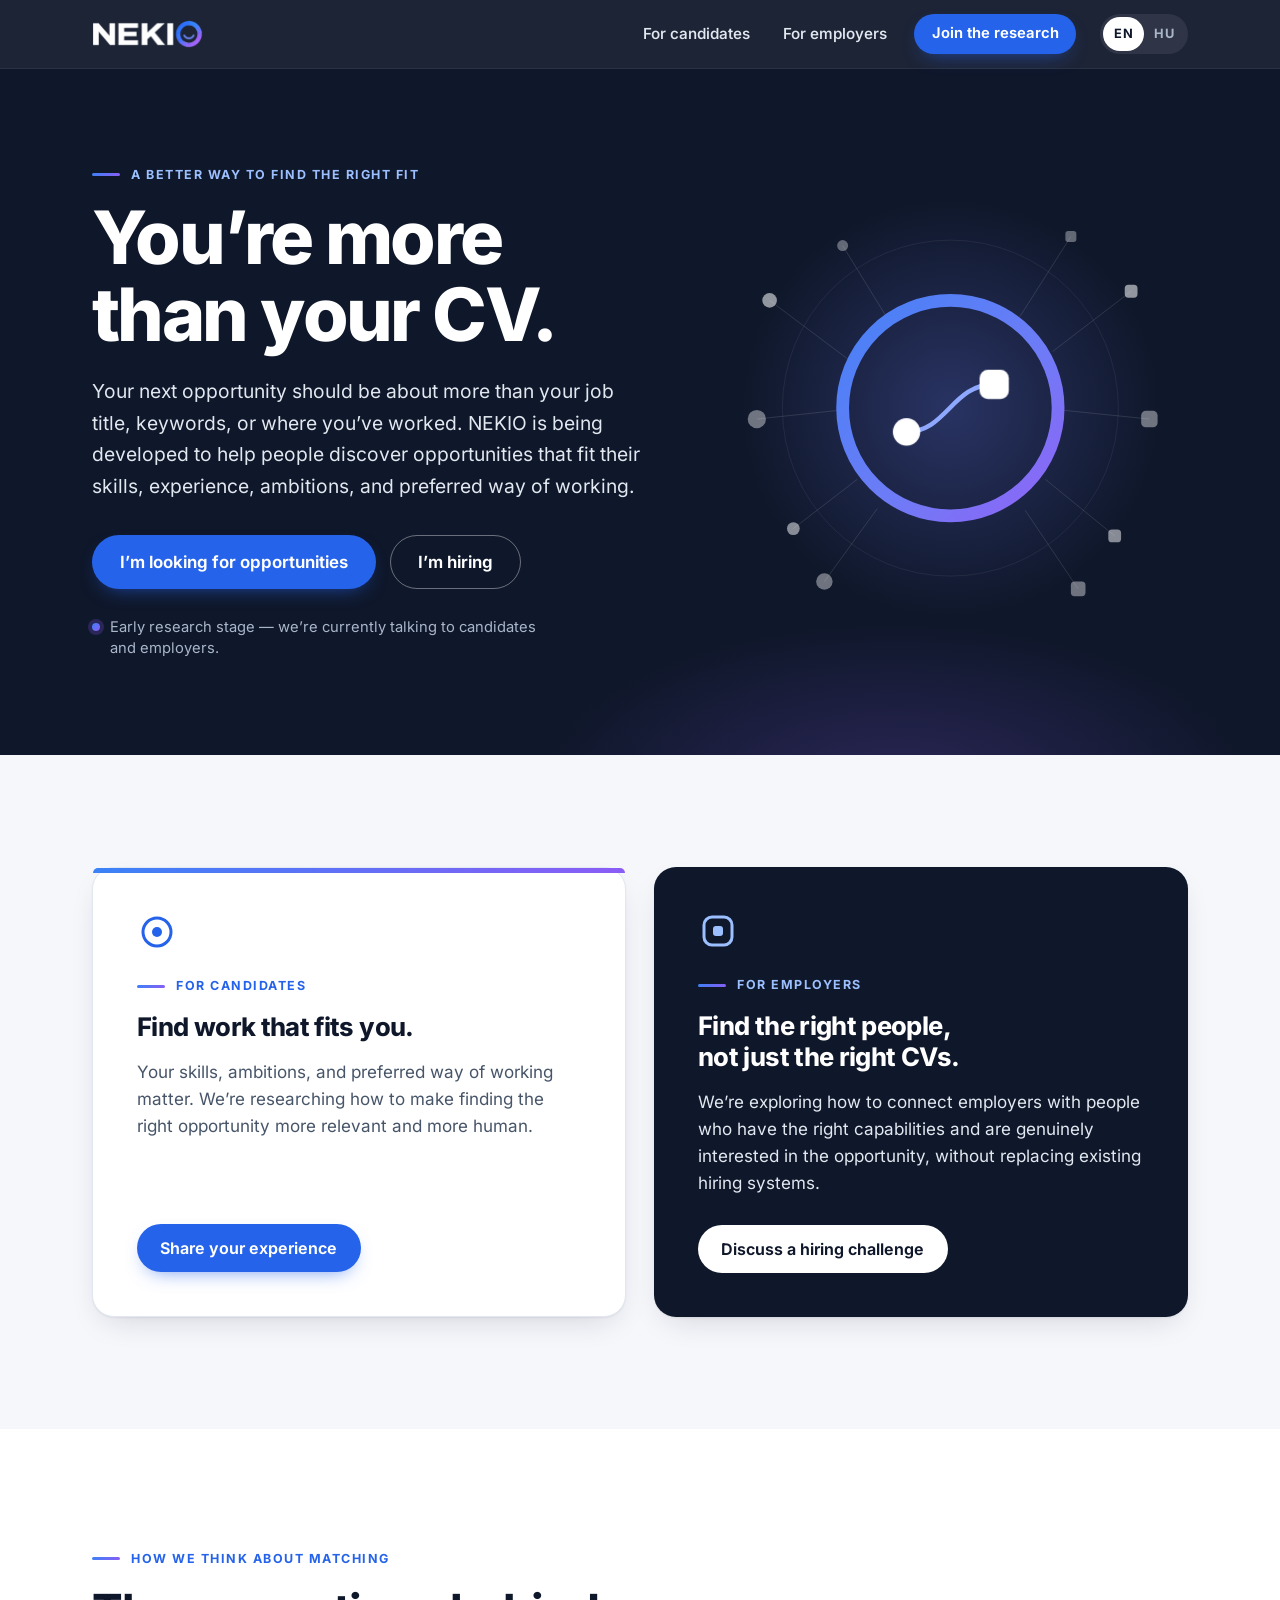
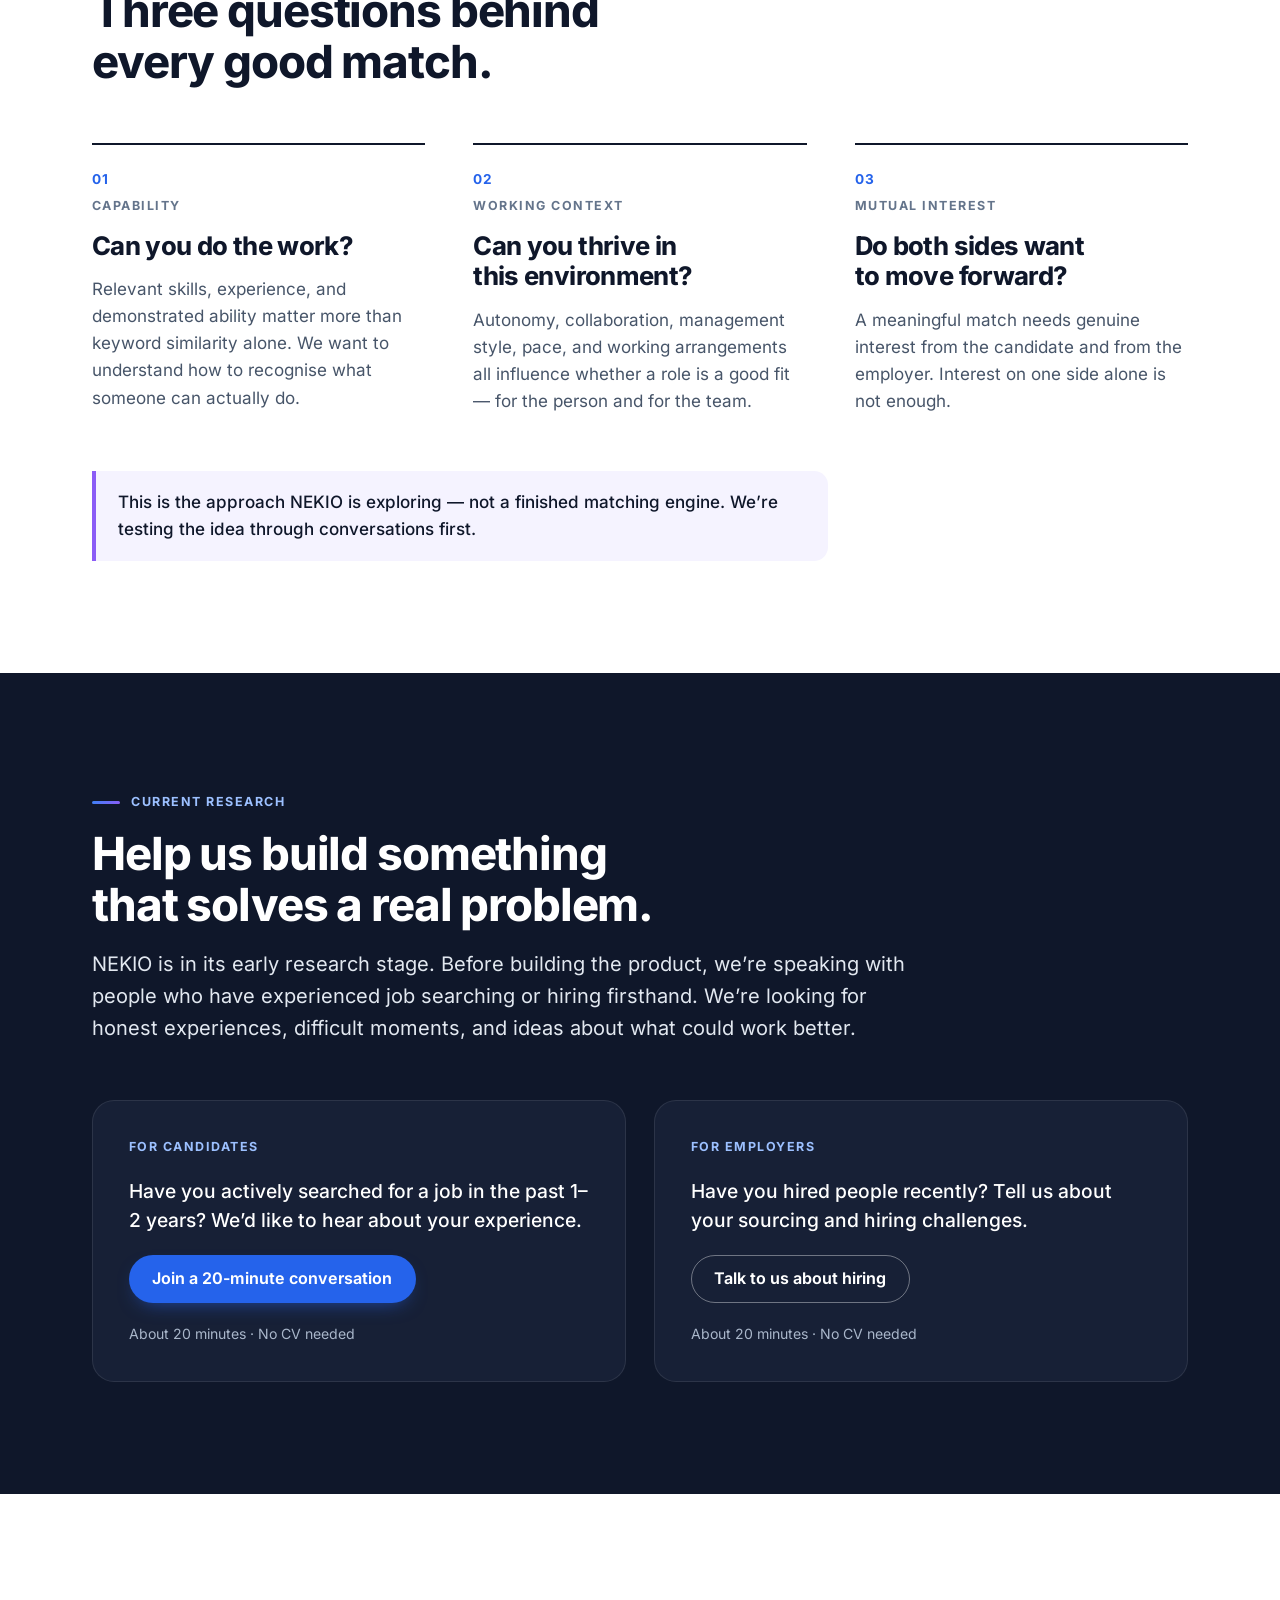
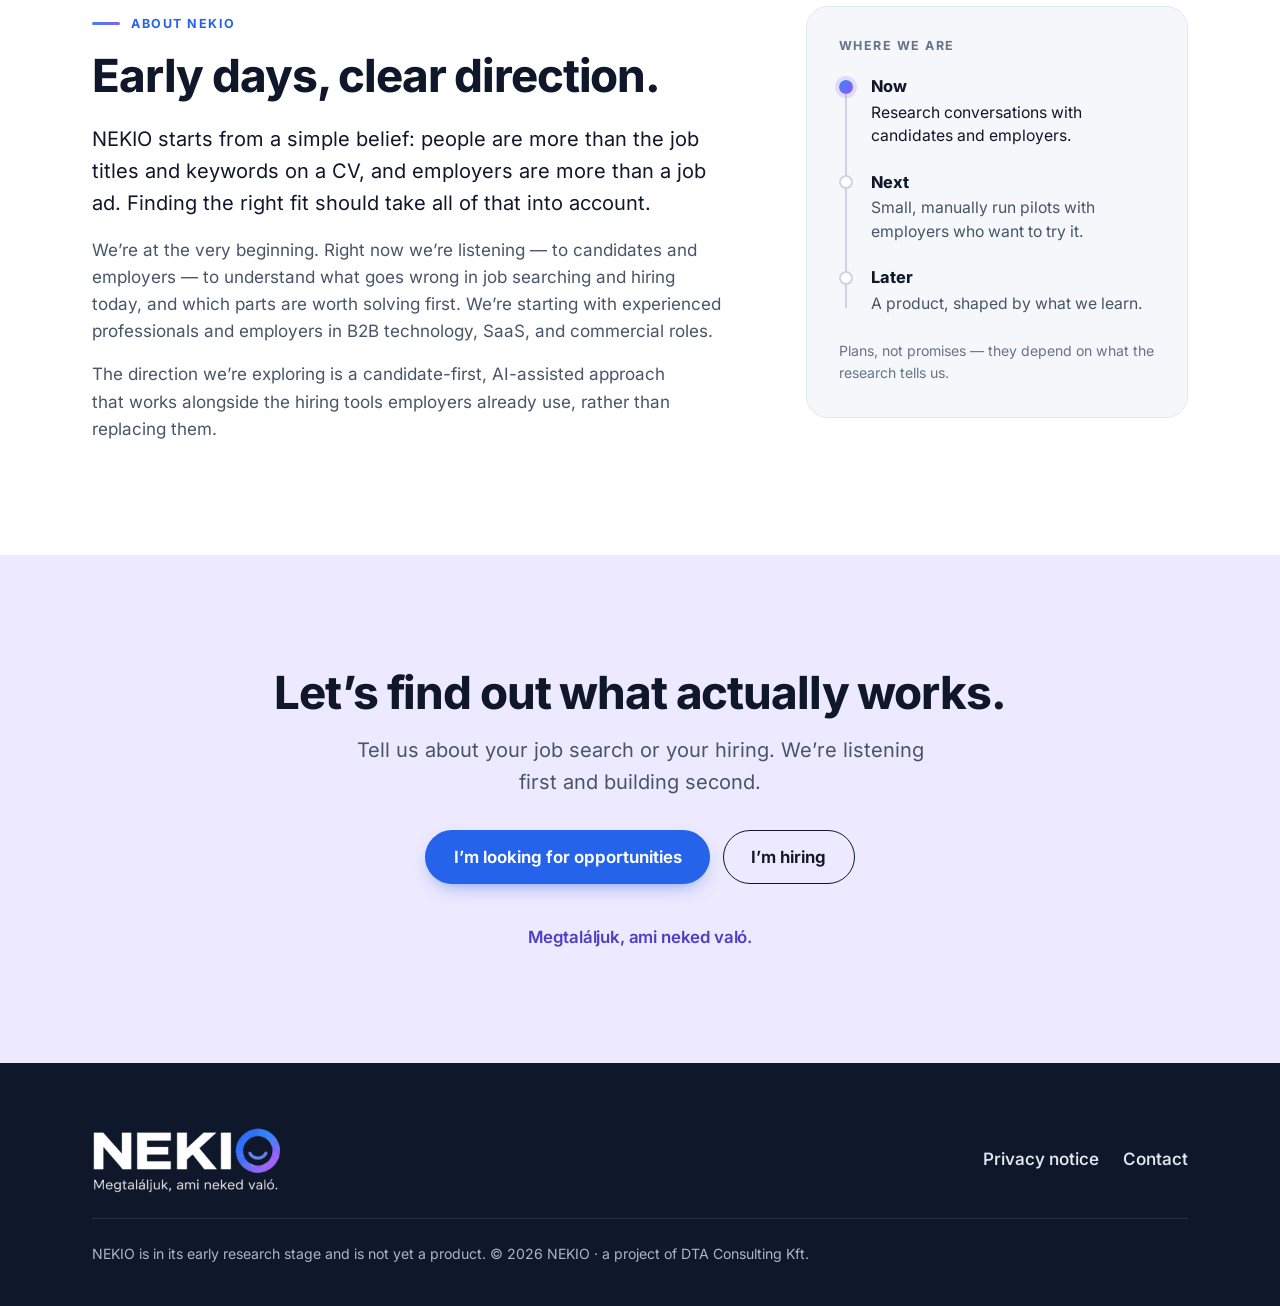
==== index.html @ fcac4deb "Add files via upload" ====
<!doctype html>
<html lang="en">
<head>
  <meta charset="utf-8">
  <meta name="viewport" content="width=device-width, initial-scale=1, viewport-fit=cover">
  <title>NEKIO — You’re More Than Your CV</title>
  <meta name="description" content="NEKIO is a candidate-first talent-matching project in its early research stage. Share your job-search experience or talk to us about hiring.">
  <meta name="theme-color" content="#0F172A">
  <meta name="referrer" content="strict-origin-when-cross-origin">
  <link rel="canonical" href="https://nekio.app/">

  <!-- Open Graph / LinkedIn / social. Crawlers do not run JavaScript, so these stay in English;
       the preview image carries both the English headline and the Hungarian tagline. -->
  <meta property="og:type" content="website">
  <meta property="og:site_name" content="NEKIO">
  <meta property="og:url" content="https://nekio.app/">
  <meta property="og:title" content="NEKIO — You’re More Than Your CV">
  <meta property="og:description" content="NEKIO is a candidate-first talent-matching project in its early research stage. Share your job-search experience or talk to us about hiring.">
  <meta property="og:image" content="https://nekio.app/assets/img/og-image.png">
  <meta property="og:image:width" content="1200">
  <meta property="og:image:height" content="630">
  <meta property="og:image:alt" content="NEKIO — You’re more than your CV. Több vagy, mint az önéletrajzod.">
  <meta property="og:locale" content="en_US">
  <meta property="og:locale:alternate" content="hu_HU">
  <meta name="twitter:card" content="summary_large_image">
  <meta name="twitter:title" content="NEKIO — You’re More Than Your CV">
  <meta name="twitter:description" content="NEKIO is a candidate-first talent-matching project in its early research stage. Share your job-search experience or talk to us about hiring.">
  <meta name="twitter:image" content="https://nekio.app/assets/img/og-image.png">

  <link rel="icon" href="favicon.ico" sizes="any">
  <link rel="icon" type="image/svg+xml" href="assets/img/icon.svg">
  <link rel="apple-touch-icon" href="assets/img/apple-touch-icon.png">

  <script>
    /* Resolve the language before first paint: ?lang=hu|en → saved choice → browser language. */
    (function () {
      try {
        var q = new URLSearchParams(location.search).get('lang');
        var s = null;
        try { s = localStorage.getItem('nekio-lang'); } catch (e) {}
        var l = (q === 'hu' || q === 'en') ? q
              : (s === 'hu' || s === 'en') ? s
              : (((navigator.language || '') + '').toLowerCase().indexOf('hu') === 0 ? 'hu' : 'en');
        document.documentElement.lang = l;
        if (l !== 'en') document.documentElement.className += ' lang-pending';
        setTimeout(function () { document.documentElement.className = document.documentElement.className.replace(' lang-pending', ''); }, 1500);
      } catch (e) {}
    })();
  </script>

  <link rel="preload" href="assets/fonts/inter-latin-wght-normal.woff2" as="font" type="font/woff2" crossorigin>
  <link rel="stylesheet" href="assets/css/style.css">

  <script type="application/ld+json">
  {"@context":"https://schema.org","@type":"Organization","name":"NEKIO","url":"https://nekio.app/","logo":"https://nekio.app/assets/img/icon-512.png","slogan":"Megtaláljuk, ami neked való."}
  </script>
</head>
<body>
  <a class="skip-link" href="#main" data-i18n="skip">Skip to content</a>

  <!-- ============ HEADER ============ -->
  <header class="site-header" id="top">
    <div class="container site-header__inner">
      <a class="brand" href="#top" aria-label="NEKIO">
        <img src="assets/img/wordmark-dark.png" alt="NEKIO" width="448" height="113">
      </a>

      <nav class="nav" id="nav" aria-label="Main navigation" data-i18n-attr="aria-label:nav.primary">
        <a class="nav__link" href="#candidates" data-i18n="nav.candidates">For candidates</a>
        <a class="nav__link" href="#employers" data-i18n="nav.employers">For employers</a>
        <a class="btn btn--primary btn--sm nav__cta" href="#research" data-i18n="nav.cta" data-track="nav_cta_click">Join the research</a>
      </nav>

      <div class="site-header__tools">
        <div class="lang" role="group" aria-label="Language" data-i18n-attr="aria-label:nav.lang">
          <button type="button" class="lang__btn" data-set-lang="en" lang="en" aria-pressed="true">EN</button>
          <button type="button" class="lang__btn" data-set-lang="hu" lang="hu" aria-pressed="false">HU</button>
        </div>
        <button type="button" class="menu-btn" id="menu-btn" aria-expanded="false" aria-controls="nav" aria-label="Menu" data-i18n-attr="aria-label:nav.menu">
          <span class="menu-btn__bars" aria-hidden="true"></span>
        </button>
      </div>
    </div>
  </header>

  <main id="main">

    <!-- ============ HERO ============ -->
    <section class="hero" aria-labelledby="hero-title">
      <div class="container hero__grid">
        <div class="hero__copy">
          <p class="eyebrow eyebrow--dark" data-i18n="hero.eyebrow">A better way to find the right fit</p>
          <h1 id="hero-title" data-i18n="hero.title">You’re more than your CV.</h1>
          <p class="hero__text" data-i18n="hero.text">Your next opportunity should be about more than your job title, keywords, or where you’ve worked. NEKIO is being developed to help people discover opportunities that fit their skills, experience, ambitions, and preferred way of working.</p>
          <div class="hero__actions">
            <a class="btn btn--primary btn--lg" href="#candidate-form" data-open-form="candidate" data-track="candidate_cta_click:hero" data-i18n="hero.cta1">I’m looking for opportunities</a>
            <a class="btn btn--ghost-dark btn--lg" href="#employer-form" data-open-form="employer" data-track="employer_cta_click:hero" data-i18n="hero.cta2">I’m hiring</a>
          </div>
          <p class="status-pill"><span class="status-pill__dot" aria-hidden="true"></span><span data-i18n="hero.status">Early research stage — we’re currently talking to candidates and employers.</span></p>
        </div>

        <!-- Abstract composition: many people (circles) and opportunities (squares); one meaningful connection. -->
        <div class="hero__visual" aria-hidden="true">
          <svg viewBox="0 0 520 480" focusable="false">
            <defs>
              <linearGradient id="hv-ring" x1="110" y1="90" x2="410" y2="390" gradientUnits="userSpaceOnUse">
                <stop offset="0" stop-color="#3B82F6"/>
                <stop offset="0.55" stop-color="#6D7CF6"/>
                <stop offset="1" stop-color="#9B5CF6"/>
              </linearGradient>
              <radialGradient id="hv-glow" cx="50%" cy="50%" r="50%">
                <stop offset="0" stop-color="#6D7CF6" stop-opacity="0.28"/>
                <stop offset="1" stop-color="#6D7CF6" stop-opacity="0"/>
              </radialGradient>
            </defs>
            <circle cx="260" cy="240" r="230" fill="url(#hv-glow)"/>
            <circle cx="260" cy="240" r="184" fill="none" stroke="#fff" stroke-opacity=".07"/>

            <!-- faint links: people → ring, ring → opportunities -->
            <g stroke="#fff" stroke-opacity=".13" stroke-width="1" fill="none">
              <path d="M62 122 L150 188"/><path d="M48 252 L142 242"/><path d="M88 372 L158 318"/>
              <path d="M142 62 L190 140"/><path d="M122 430 L180 350"/>
              <path d="M458 112 L372 178"/><path d="M478 252 L380 242"/><path d="M440 380 L364 318"/>
              <path d="M392 52 L336 140"/><path d="M400 438 L342 352"/>
            </g>

            <!-- brand ring -->
            <circle cx="260" cy="240" r="118" fill="none" stroke="url(#hv-ring)" stroke-width="14"/>

            <!-- the one meaningful match: person ↔ opportunity, joined by a gentle curve -->
            <path class="hv-link" d="M212 266 C256 266 262 214 308 214" fill="none" stroke="#8EA8FF" stroke-width="5" stroke-linecap="round" pathLength="1"/>
            <circle class="hv-core" cx="212" cy="266" r="15" fill="#fff"/>
            <rect class="hv-core" x="292" y="198" width="32" height="32" rx="9" fill="#fff"/>

            <!-- people -->
            <g fill="#fff">
              <circle class="hv-n hv-n1" cx="62" cy="122" r="8" fill-opacity=".55"/>
              <circle class="hv-n hv-n2" cx="48" cy="252" r="10" fill-opacity=".4"/>
              <circle class="hv-n hv-n3" cx="88" cy="372" r="7" fill-opacity=".5"/>
              <circle class="hv-n hv-n4" cx="142" cy="62" r="6" fill-opacity=".35"/>
              <circle class="hv-n hv-n5" cx="122" cy="430" r="9" fill-opacity=".4"/>
            </g>
            <!-- opportunities -->
            <g fill="#fff">
              <rect class="hv-n hv-n2" x="451" y="105" width="14" height="14" rx="4" fill-opacity=".55"/>
              <rect class="hv-n hv-n3" x="469" y="243" width="18" height="18" rx="5" fill-opacity=".4"/>
              <rect class="hv-n hv-n1" x="433" y="373" width="14" height="14" rx="4" fill-opacity=".5"/>
              <rect class="hv-n hv-n5" x="386" y="46" width="12" height="12" rx="3" fill-opacity=".35"/>
              <rect class="hv-n hv-n4" x="392" y="430" width="16" height="16" rx="4" fill-opacity=".4"/>
            </g>
          </svg>
        </div>
      </div>
    </section>

    <!-- ============ TWO AUDIENCE PATHWAYS ============ -->
    <section class="section section--light" id="pathways" aria-labelledby="path-title">
      <div class="container">
        <h2 id="path-title" class="sr-only" data-i18n="path.title">Two ways to take part</h2>
        <div class="cards">
          <article class="card card--candidate" id="candidates">
            <svg class="card__icon" viewBox="0 0 40 40" aria-hidden="true" focusable="false"><circle cx="20" cy="20" r="14" fill="none" stroke="currentColor" stroke-width="3"/><circle cx="20" cy="20" r="5" fill="currentColor"/></svg>
            <p class="eyebrow" data-i18n="cand.eyebrow">For candidates</p>
            <h3 data-i18n="cand.title">Find work that fits you.</h3>
            <p data-i18n="cand.text">Your skills, ambitions, and preferred way of working matter. We’re researching how to make finding the right opportunity more relevant and more human.</p>
            <a class="btn btn--primary" href="#candidate-form" data-open-form="candidate" data-track="candidate_cta_click:card" data-i18n="cand.cta">Share your experience</a>
          </article>

          <article class="card card--employer" id="employers">
            <svg class="card__icon" viewBox="0 0 40 40" aria-hidden="true" focusable="false"><rect x="6" y="6" width="28" height="28" rx="8" fill="none" stroke="currentColor" stroke-width="3"/><rect x="15" y="15" width="10" height="10" rx="3" fill="currentColor"/></svg>
            <p class="eyebrow eyebrow--dark" data-i18n="emp.eyebrow">For employers</p>
            <h3 data-i18n="emp.title">Find the right people, not just the right CVs.</h3>
            <p data-i18n="emp.text">We’re exploring how to connect employers with people who have the right capabilities and are genuinely interested in the opportunity, without replacing existing hiring systems.</p>
            <a class="btn btn--light" href="#employer-form" data-open-form="employer" data-track="employer_cta_click:card" data-i18n="emp.cta">Discuss a hiring challenge</a>
          </article>
        </div>
      </div>
    </section>

    <!-- ============ HOW WE THINK ABOUT MATCHING ============ -->
    <section class="section" id="approach" aria-labelledby="approach-title">
      <div class="container">
        <div class="section__head">
          <p class="eyebrow" data-i18n="approach.eyebrow">How we think about matching</p>
          <h2 id="approach-title" data-i18n="approach.title">Three questions behind every good match.</h2>
        </div>

        <ol class="principles">
          <li class="principle">
            <span class="principle__num" aria-hidden="true">01</span>
            <p class="principle__label" data-i18n="p1.label">Capability</p>
            <h3 data-i18n="p1.title">Can you do the work?</h3>
            <p data-i18n="p1.text">Relevant skills, experience, and demonstrated ability matter more than keyword similarity alone. We want to understand how to recognise what someone can actually do.</p>
          </li>
          <li class="principle">
            <span class="principle__num" aria-hidden="true">02</span>
            <p class="principle__label" data-i18n="p2.label">Working context</p>
            <h3 data-i18n="p2.title">Can you thrive in this environment?</h3>
            <p data-i18n="p2.text">Autonomy, collaboration, management style, pace, and working arrangements all influence whether a role is a good fit — for the person and for the team.</p>
          </li>
          <li class="principle">
            <span class="principle__num" aria-hidden="true">03</span>
            <p class="principle__label" data-i18n="p3.label">Mutual interest</p>
            <h3 data-i18n="p3.title">Do both sides want to move forward?</h3>
            <p data-i18n="p3.text">A meaningful match needs genuine interest from the candidate and from the employer. Interest on one side alone is not enough.</p>
          </li>
        </ol>

        <p class="note" data-i18n="approach.note">This is the approach NEKIO is exploring — not a finished matching engine. We’re testing the idea through conversations first.</p>
      </div>
    </section>

    <!-- ============ CURRENT RESEARCH ============ -->
    <section class="section section--navy" id="research" aria-labelledby="research-title">
      <div class="container">
        <div class="section__head section__head--wide">
          <p class="eyebrow eyebrow--dark" data-i18n="research.eyebrow">Current research</p>
          <h2 id="research-title" data-i18n="research.title">Help us build something that solves a real problem.</h2>
          <p class="lead" data-i18n="research.text">NEKIO is in its early research stage. Before building the product, we’re speaking with people who have experienced job searching or hiring firsthand. We’re looking for honest experiences, difficult moments, and ideas about what could work better.</p>
        </div>

        <div class="options">
          <div class="option">
            <p class="option__label" data-i18n="cand.eyebrow">For candidates</p>
            <p class="option__text" data-i18n="research.cand.text">Have you actively searched for a job in the past 1–2 years? We’d like to hear about your experience.</p>
            <a class="btn btn--primary" href="#candidate-form" data-open-form="candidate" data-track="candidate_cta_click:research" data-i18n="research.cand.cta">Join a 20-minute conversation</a>
            <p class="option__meta" data-i18n="research.meta">About 20 minutes · No CV needed</p>
          </div>
          <div class="option">
            <p class="option__label" data-i18n="emp.eyebrow">For employers</p>
            <p class="option__text" data-i18n="research.emp.text">Have you hired people recently? Tell us about your sourcing and hiring challenges.</p>
            <a class="btn btn--ghost-dark" href="#employer-form" data-open-form="employer" data-track="employer_cta_click:research" data-i18n="research.emp.cta">Talk to us about hiring</a>
            <p class="option__meta" data-i18n="research.meta">About 20 minutes · No CV needed</p>
          </div>
        </div>
      </div>
    </section>

    <!-- ============ ABOUT ============ -->
    <section class="section" id="about" aria-labelledby="about-title">
      <div class="container about">
        <div class="about__copy">
          <p class="eyebrow" data-i18n="about.eyebrow">About NEKIO</p>
          <h2 id="about-title" data-i18n="about.title">Early days, clear direction.</h2>
          <p class="lead" data-i18n="about.p1">NEKIO starts from a simple belief: people are more than the job titles and keywords on a CV, and employers are more than a job ad. Finding the right fit should take all of that into account.</p>
          <p data-i18n="about.p2">We’re at the very beginning. Right now we’re listening — to candidates and employers — to understand what goes wrong in job searching and hiring today, and which parts are worth solving first. We’re starting with experienced professionals and employers in B2B technology, SaaS, and commercial roles.</p>
          <p data-i18n="about.p3">The direction we’re exploring is a candidate-first, AI-assisted approach that works alongside the hiring tools employers already use, rather than replacing them.</p>
        </div>

        <aside class="stages" aria-labelledby="stages-title">
          <h3 id="stages-title" class="stages__title" data-i18n="about.plan">Where we are</h3>
          <ol class="stages__list">
            <li class="stage stage--now"><span class="stage__label" data-i18n="about.s1.label">Now</span><span data-i18n="about.s1.text">Research conversations with candidates and employers.</span></li>
            <li class="stage"><span class="stage__label" data-i18n="about.s2.label">Next</span><span data-i18n="about.s2.text">Small, manually run pilots with employers who want to try it.</span></li>
            <li class="stage"><span class="stage__label" data-i18n="about.s3.label">Later</span><span data-i18n="about.s3.text">A product, shaped by what we learn.</span></li>
          </ol>
          <p class="stages__note" data-i18n="about.planNote">Plans, not promises — they depend on what the research tells us.</p>
        </aside>
      </div>
    </section>

    <!-- ============ FINAL CTA ============ -->
    <section class="section section--lilac final" id="join" aria-labelledby="final-title">
      <div class="container final__inner">
        <h2 id="final-title" data-i18n="final.title">Let’s find out what actually works.</h2>
        <p class="lead" data-i18n="final.text">Tell us about your job search or your hiring. We’re listening first and building second.</p>
        <div class="final__actions">
          <a class="btn btn--primary btn--lg" href="#candidate-form" data-open-form="candidate" data-track="candidate_cta_click:final" data-i18n="hero.cta1">I’m looking for opportunities</a>
          <a class="btn btn--outline btn--lg" href="#employer-form" data-open-form="employer" data-track="employer_cta_click:final" data-i18n="hero.cta2">I’m hiring</a>
        </div>
        <p class="tagline" lang="hu" data-i18n="final.tagline">Megtaláljuk, ami neked való.</p>
      </div>
    </section>
  </main>

  <!-- ============ FOOTER ============ -->
  <footer class="site-footer">
    <div class="container site-footer__inner">
      <div class="site-footer__brand">
        <img src="assets/img/logo-dark.png" alt="NEKIO — Megtaláljuk, ami neked való." width="570" height="202">
      </div>
      <nav class="site-footer__nav" aria-label="Footer" data-i18n-attr="aria-label:footer.nav">
        <a href="privacy.html" data-i18n="footer.privacy">Privacy notice</a>
        <a href="#research" data-contact-link data-i18n="footer.contact">Contact</a>
      </nav>
      <p class="site-footer__note"><span data-i18n="footer.note">NEKIO is in its early research stage and is not yet a product.</span> <span data-i18n="footer.rights">© 2026 NEKIO · a project of DTA Consulting Kft.</span></p>
      <noscript><p class="site-footer__note" data-i18n="footer.nojs">The research forms need JavaScript. Please enable it to take part.</p></noscript>
    </div>
  </footer>

  <!-- ============ FORM: CANDIDATES ============ -->
  <dialog class="sheet" id="dlg-candidate" aria-labelledby="fc-title">
    <div class="sheet__inner">
      <button type="button" class="sheet__close" data-close aria-label="Close" data-i18n-attr="aria-label:dlg.close"><span aria-hidden="true">×</span></button>

      <div class="sheet__body" data-view="form">
        <h2 id="fc-title" data-i18n="fc.title">Share your experience</h2>
        <p class="sheet__lede" data-i18n="fc.lede">Takes about two minutes. No CV upload, no account.</p>
        <p class="setup-warning" data-setup-warning hidden data-i18n="dlg.setup"></p>

        <form id="form-candidate" data-form="candidate" novalidate autocomplete="on">
          <div class="field">
            <label for="c-name"><span data-i18n="f.name">Name</span></label>
            <input id="c-name" name="name" type="text" autocomplete="name" required maxlength="120">
            <p class="field__error" id="c-name-err" hidden></p>
          </div>
          <div class="field">
            <label for="c-email"><span data-i18n="fc.email">E-mail address</span></label>
            <input id="c-email" name="email" type="email" inputmode="email" autocomplete="email" required maxlength="254">
            <p class="field__error" id="c-email-err" hidden></p>
          </div>
          <div class="field">
            <label for="c-role"><span data-i18n="fc.role">Current or most recent role</span></label>
            <input id="c-role" name="recent_role" type="text" autocomplete="organization-title" required maxlength="160" aria-describedby="c-role-hint">
            <p class="field__hint" id="c-role-hint" data-i18n="fc.role.hint">For example: Account Executive, Head of Sales</p>
            <p class="field__error" id="c-role-err" hidden></p>
          </div>
          <div class="field">
            <label for="c-seeking"><span data-i18n="fc.seeking">What kind of role are you looking for?</span></label>
            <textarea id="c-seeking" name="seeking" rows="3" required maxlength="1000" aria-describedby="c-seeking-hint"></textarea>
            <p class="field__hint" id="c-seeking-hint" data-i18n="fc.seeking.hint">Role type, seniority, industry — whatever matters to you.</p>
            <p class="field__error" id="c-seeking-err" hidden></p>
          </div>
          <div class="field">
            <label for="c-location"><span data-i18n="fc.location">Location and preferred working arrangement</span> <span class="opt" data-i18n="f.optional">optional</span></label>
            <input id="c-location" name="location_preference" type="text" maxlength="200">
          </div>
          <div class="field">
            <label for="c-frustration"><span data-i18n="fc.frustration">What has been the biggest frustration in your job search?</span></label>
            <textarea id="c-frustration" name="frustration" rows="4" required maxlength="2000"></textarea>
            <p class="field__error" id="c-frustration-err" hidden></p>
          </div>

          <fieldset class="field choice" data-field-group="interview_willing">
            <legend data-i18n="fc.willing">Would you be willing to participate in a 20-minute research conversation?</legend>
            <div class="choice__row">
              <label class="pill"><input type="radio" name="interview_willing" value="yes" required><span data-i18n="f.yes">Yes</span></label>
              <label class="pill"><input type="radio" name="interview_willing" value="no"><span data-i18n="f.no">No</span></label>
            </div>
            <p class="field__error" id="c-willing-err" hidden></p>
          </fieldset>

          <div class="field consent">
            <label class="check"><input type="checkbox" name="consent" value="yes" required><span data-i18n-html="fc.consent">I have read the <a href="privacy.html" target="_blank" rel="noopener">privacy notice</a> and agree that NEKIO may use my answers for the research and for aggregated analysis, and to contact me about this research and a possible later pilot.</span></label>
            <p class="field__error" id="c-consent-err" hidden></p>
          </div>

          <div class="hp" aria-hidden="true"><label>Leave this field empty<input type="text" name="nk_hp" tabindex="-1" autocomplete="off"></label></div>

          <p class="form-status" role="status" aria-live="polite" data-status></p>
          <button type="submit" class="btn btn--primary btn--block" data-submit data-i18n="fc.submit">Share my experience</button>
        </form>
      </div>

      <div class="sheet__success" data-view="success" hidden tabindex="-1">
        <svg class="sheet__tick" viewBox="0 0 48 48" aria-hidden="true" focusable="false"><circle cx="24" cy="24" r="21" fill="none" stroke="currentColor" stroke-width="3"/><path d="M15 25l6 6 12-14" fill="none" stroke="currentColor" stroke-width="3.5" stroke-linecap="round" stroke-linejoin="round"/></svg>
        <h2 data-i18n="fc.success.title">Thank you!</h2>
        <p data-i18n="fc.success">Thank you for sharing your experience. If you said you’d be happy to talk, we’ll be in touch soon.</p>
        <button type="button" class="btn btn--primary" data-close data-i18n="dlg.closeBtn">Close</button>
      </div>
    </div>
  </dialog>

  <!-- ============ FORM: EMPLOYERS ============ -->
  <dialog class="sheet" id="dlg-employer" aria-labelledby="fe-title">
    <div class="sheet__inner">
      <button type="button" class="sheet__close" data-close aria-label="Close" data-i18n-attr="aria-label:dlg.close"><span aria-hidden="true">×</span></button>

      <div class="sheet__body" data-view="form">
        <h2 id="fe-title" data-i18n="fe.title">Discuss a hiring challenge</h2>
        <p class="sheet__lede" data-i18n="fe.lede">Takes about two minutes. We’ll follow up to talk about your real hiring needs.</p>
        <p class="setup-warning" data-setup-warning hidden data-i18n="dlg.setup"></p>

        <form id="form-employer" data-form="employer" novalidate autocomplete="on">
          <div class="field">
            <label for="e-name"><span data-i18n="f.name">Name</span></label>
            <input id="e-name" name="name" type="text" autocomplete="name" required maxlength="120">
            <p class="field__error" id="e-name-err" hidden></p>
          </div>
          <div class="field">
            <label for="e-email"><span data-i18n="fe.email">Work email</span></label>
            <input id="e-email" name="email" type="email" inputmode="email" autocomplete="work email" required maxlength="254" aria-describedby="e-email-hint">
            <p class="field__hint" id="e-email-hint" data-i18n="fe.email.hint">Please use your company address.</p>
            <p class="field__error" id="e-email-err" hidden></p>
          </div>
          <div class="field field--split">
            <div>
              <label for="e-company"><span data-i18n="fe.company">Company</span></label>
              <input id="e-company" name="company" type="text" autocomplete="organization" required maxlength="160">
              <p class="field__error" id="e-company-err" hidden></p>
            </div>
            <div>
              <label for="e-title"><span data-i18n="fe.jobtitle">Job title</span></label>
              <input id="e-title" name="job_title" type="text" autocomplete="organization-title" required maxlength="160">
              <p class="field__error" id="e-title-err" hidden></p>
            </div>
          </div>
          <div class="field">
            <label for="e-roles"><span data-i18n="fe.roles">What roles are you currently hiring for or struggling to fill?</span></label>
            <textarea id="e-roles" name="roles" rows="3" required maxlength="1000"></textarea>
            <p class="field__error" id="e-roles-err" hidden></p>
          </div>
          <div class="field">
            <label for="e-ats"><span data-i18n="fe.ats">Which ATS or hiring system do you use?</span> <span class="opt" data-i18n="f.optional">optional</span></label>
            <input id="e-ats" name="ats" type="text" maxlength="160">
          </div>
          <div class="field">
            <label for="e-challenge"><span data-i18n="fe.challenge">What is your biggest challenge when finding suitable candidates?</span></label>
            <textarea id="e-challenge" name="challenge" rows="4" required maxlength="2000"></textarea>
            <p class="field__error" id="e-challenge-err" hidden></p>
          </div>

          <fieldset class="field choice" data-field-group="pilot_interest">
            <legend data-i18n="fe.pilot">Would you consider testing an early, manually operated pilot?</legend>
            <div class="choice__row">
              <label class="pill"><input type="radio" name="pilot_interest" value="yes" required><span data-i18n="f.yes">Yes</span></label>
              <label class="pill"><input type="radio" name="pilot_interest" value="no"><span data-i18n="f.no">No</span></label>
              <label class="pill"><input type="radio" name="pilot_interest" value="maybe"><span data-i18n="f.maybe">Maybe</span></label>
            </div>
            <p class="field__error" id="e-pilot-err" hidden></p>
          </fieldset>

          <div class="field consent">
            <label class="check"><input type="checkbox" name="consent" value="yes" required><span data-i18n-html="fe.consent">I have read the <a href="privacy.html" target="_blank" rel="noopener">privacy notice</a> and agree that NEKIO may use my answers for the research and for aggregated analysis, and to contact me about this research and a possible later pilot.</span></label>
            <p class="field__error" id="e-consent-err" hidden></p>
          </div>

          <div class="hp" aria-hidden="true"><label>Leave this field empty<input type="text" name="nk_hp" tabindex="-1" autocomplete="off"></label></div>

          <p class="form-status" role="status" aria-live="polite" data-status></p>
          <button type="submit" class="btn btn--primary btn--block" data-submit data-i18n="fe.submit">Discuss a pilot</button>
        </form>
      </div>

      <div class="sheet__success" data-view="success" hidden tabindex="-1">
        <svg class="sheet__tick" viewBox="0 0 48 48" aria-hidden="true" focusable="false"><circle cx="24" cy="24" r="21" fill="none" stroke="currentColor" stroke-width="3"/><path d="M15 25l6 6 12-14" fill="none" stroke="currentColor" stroke-width="3.5" stroke-linecap="round" stroke-linejoin="round"/></svg>
        <h2 data-i18n="fe.success.title">Thank you!</h2>
        <p data-i18n="fe.success">Thank you for your interest. We’ll review your answers and get back to you soon with next steps.</p>
        <button type="button" class="btn btn--primary" data-close data-i18n="dlg.closeBtn">Close</button>
      </div>
    </div>
  </dialog>

  <script src="assets/js/config.js"></script>
  <script src="assets/js/i18n-data.js"></script>
  <script src="assets/js/app.js"></script>
  <script src="assets/js/submit.js"></script>
  <script src="assets/js/forms.js"></script>
  <script data-goatcounter="https://nekio.goatcounter.com/count"
          async src="//gc.zgo.at/count.js"></script>
</body>
</html>
---- assets/css/style.css ----
/* ==========================================================================
   NEKIO — landing page styles
   Brand: Navy #0F172A · Blue #3B82F6 · Purple #8B5CF6 · Light #EDE9FE · Inter
   ========================================================================== */

/* ---------- Fonts (self-hosted Inter variable; latin + latin-ext covers ő, ű) ---------- */
@font-face {
  font-family: "Inter";
  font-style: normal;
  font-weight: 100 900;
  font-display: swap;
  src: url("../fonts/inter-latin-ext-wght-normal.woff2") format("woff2-variations");
  unicode-range: U+0100-02BA, U+02BD-02C5, U+02C7-02CC, U+02CE-02D7, U+02DD-02FF, U+0304, U+0308, U+0329, U+1D00-1DBF, U+1E00-1E9F, U+1EF2-1EFF, U+2020, U+20A0-20AB, U+20AD-20C0, U+2113, U+2C60-2C7F, U+A720-A7FF;
}
@font-face {
  font-family: "Inter";
  font-style: normal;
  font-weight: 100 900;
  font-display: swap;
  src: url("../fonts/inter-latin-wght-normal.woff2") format("woff2-variations");
  unicode-range: U+0000-00FF, U+0131, U+0152-0153, U+02BB-02BC, U+02C6, U+02DA, U+02DC, U+0304, U+0308, U+0329, U+2000-206F, U+20AC, U+2122, U+2191, U+2193, U+2212, U+2215, U+FEFF, U+FFFD;
}

/* ---------- Tokens ---------- */
:root {
  --navy: #0F172A;
  --navy-2: #172036;
  --navy-3: #1E293B;
  --blue: #3B82F6;
  --blue-strong: #2563EB;   /* AA contrast with white text */
  --purple: #8B5CF6;
  --lilac: #EDE9FE;
  --lilac-2: #F5F3FF;
  --paper: #F6F7FB;
  --white: #fff;
  --ink: #0F172A;
  --ink-2: #475569;         /* body copy on light, AA */
  --ink-3: #64748B;
  --line: #E2E8F0;
  --line-strong: #CBD5E1;
  --on-navy: #E2E8F0;
  --on-navy-2: #A9B6CA;     /* secondary text on navy, AA */
  --error: #B42318;
  --gradient: linear-gradient(135deg, #3B82F6 0%, #8B5CF6 100%);

  --font: "Inter", system-ui, -apple-system, "Segoe UI", Roboto, "Helvetica Neue", Arial, sans-serif;
  --radius: 14px;
  --radius-lg: 22px;
  --gutter: clamp(1.25rem, 5vw, 2rem);
  --container: 1160px;
  --header-h: 68px;
  --shadow: 0 1px 2px rgba(15, 23, 42, .06), 0 12px 32px -12px rgba(15, 23, 42, .18);
  --ease: cubic-bezier(.2, .7, .2, 1);
}

/* ---------- Reset / base ---------- */
*, *::before, *::after { box-sizing: border-box; }
html {
  -webkit-text-size-adjust: 100%;
  scroll-behavior: smooth;
  scroll-padding-top: calc(var(--header-h) + 12px);
  background: var(--navy);
}
body {
  margin: 0;
  font-family: var(--font);
  font-size: 1.0625rem;
  line-height: 1.6;
  color: var(--ink);
  background: var(--white);
  -webkit-font-smoothing: antialiased;
  text-rendering: optimizeLegibility;
  font-feature-settings: "cv11", "ss03";
  overflow-wrap: break-word;
}
body.dialog-open { overflow: hidden; }
html.lang-pending body { visibility: hidden; }

img, svg { max-width: 100%; height: auto; display: block; }
h1, h2, h3, p, ol, ul { margin: 0; }
ol, ul { padding: 0; list-style: none; }
a { color: inherit; }
button, input, textarea { font: inherit; color: inherit; }
button { cursor: pointer; }

:focus-visible {
  outline: 3px solid var(--blue);
  outline-offset: 3px;
  border-radius: 6px;
}
.site-header :focus-visible,
.section--navy :focus-visible,
.hero :focus-visible,
.site-footer :focus-visible,
.card--employer :focus-visible { outline-color: #9CC0FF; }

.container { width: 100%; max-width: var(--container); margin-inline: auto; padding-inline: var(--gutter); }
.sr-only {
  position: absolute; width: 1px; height: 1px; margin: -1px; padding: 0;
  overflow: hidden; clip: rect(0 0 0 0); white-space: nowrap; border: 0;
}
.skip-link {
  position: absolute; left: 1rem; top: -4rem; z-index: 100;
  background: var(--white); color: var(--ink); padding: .65rem 1rem; border-radius: 8px;
  font-weight: 600; text-decoration: none; transition: top .15s;
}
.skip-link:focus { top: 1rem; }

/* ---------- Typography ---------- */
h1, h2, h3 { font-weight: 750; letter-spacing: -0.025em; line-height: 1.12; color: inherit; text-wrap: balance; }
h1 { font-size: clamp(2.5rem, 7.4vw, 4.6rem); font-weight: 800; letter-spacing: -0.035em; line-height: 1.04; }
h2 { font-size: clamp(1.85rem, 4.4vw, 2.85rem); }
h3 { font-size: clamp(1.3rem, 2.6vw, 1.6rem); line-height: 1.2; }
p { text-wrap: pretty; }
.lead { font-size: clamp(1.1rem, 1.9vw, 1.25rem); line-height: 1.6; }

.eyebrow {
  display: inline-flex; align-items: center; gap: .7rem;
  font-size: .78rem; font-weight: 700; letter-spacing: .12em; text-transform: uppercase;
  color: var(--blue-strong); margin-bottom: 1rem;
}
.eyebrow::before { content: ""; width: 1.75rem; height: 3px; border-radius: 3px; background: var(--gradient); }
.eyebrow--dark { color: #9CC0FF; }

/* ---------- Buttons ---------- */
.btn {
  --btn-bg: var(--blue-strong); --btn-fg: #fff; --btn-bd: transparent;
  display: inline-flex; align-items: center; justify-content: center; gap: .5rem;
  min-height: 48px; padding: .8rem 1.4rem;
  font-weight: 650; font-size: 1rem; line-height: 1.2; text-align: center; text-decoration: none;
  color: var(--btn-fg); background: var(--btn-bg); border: 1.5px solid var(--btn-bd); border-radius: 999px;
  transition: background-color .18s var(--ease), border-color .18s var(--ease), transform .18s var(--ease), box-shadow .18s var(--ease);
}
.btn:hover { transform: translateY(-1px); }
.btn:active { transform: translateY(0); }
.btn--primary { box-shadow: 0 8px 20px -10px rgba(37, 99, 235, .75); }
.btn--primary:hover { --btn-bg: #1D4FD8; box-shadow: 0 12px 24px -10px rgba(37, 99, 235, .8); }
.btn--ghost-dark { --btn-bg: transparent; --btn-fg: #fff; --btn-bd: rgba(255, 255, 255, .38); }
.btn--ghost-dark:hover { --btn-bg: rgba(255, 255, 255, .09); --btn-bd: rgba(255, 255, 255, .7); }
.btn--outline { --btn-bg: transparent; --btn-fg: var(--navy); --btn-bd: var(--navy); }
.btn--outline:hover { --btn-bg: var(--navy); --btn-fg: #fff; }
.btn--light { --btn-bg: #fff; --btn-fg: var(--navy); }
.btn--light:hover { --btn-bg: var(--lilac); }
.btn--sm { min-height: 40px; padding: .5rem 1.05rem; font-size: .92rem; }
.btn--lg { min-height: 54px; padding: .9rem 1.7rem; font-size: 1.05rem; }
.btn--block { width: 100%; }
.btn[disabled] { opacity: .65; cursor: progress; transform: none; }

/* ---------- Header ---------- */
.site-header {
  position: sticky; top: 0; z-index: 50;
  background: rgba(15, 23, 42, .94);
  -webkit-backdrop-filter: saturate(140%) blur(10px);
  backdrop-filter: saturate(140%) blur(10px);
  border-bottom: 1px solid rgba(255, 255, 255, .06);
}
.site-header__inner { height: var(--header-h); display: flex; align-items: center; gap: 1.5rem; }
.brand { display: block; flex: none; }
.brand img { height: 28px; width: auto; }
.nav { display: flex; align-items: center; gap: .35rem; margin-left: auto; }
.nav__link {
  color: var(--on-navy); text-decoration: none; font-weight: 550; font-size: .95rem;
  padding: .55rem .85rem; border-radius: 999px; transition: background-color .15s, color .15s;
}
.nav__link:hover { background: rgba(255, 255, 255, .08); color: #fff; }
.nav__cta { margin-left: .5rem; }
.site-header__tools { display: flex; align-items: center; gap: .6rem; }

.lang { display: inline-flex; padding: 3px; border-radius: 999px; background: rgba(255, 255, 255, .08); }
.lang__btn {
  min-width: 40px; min-height: 34px; padding: 0 .65rem; border: 0; border-radius: 999px;
  background: transparent; color: var(--on-navy-2); font-weight: 700; font-size: .8rem; letter-spacing: .06em;
  transition: background-color .15s, color .15s;
}
.lang__btn:hover { color: #fff; }
.lang__btn[aria-pressed="true"] { background: #fff; color: var(--navy); }

.menu-btn {
  display: none; width: 44px; height: 44px; padding: 0; border: 0; border-radius: 12px;
  background: rgba(255, 255, 255, .08); position: relative;
}
.menu-btn__bars, .menu-btn__bars::before, .menu-btn__bars::after {
  content: ""; position: absolute; left: 50%; width: 18px; height: 2px; margin-left: -9px; border-radius: 2px; background: #fff;
  transition: transform .2s var(--ease), opacity .2s;
}
.menu-btn__bars { top: 50%; margin-top: -1px; }
.menu-btn__bars::before { top: -6px; left: 0; margin: 0; }
.menu-btn__bars::after { top: 6px; left: 0; margin: 0; }
.menu-btn[aria-expanded="true"] .menu-btn__bars { background: transparent; }
.menu-btn[aria-expanded="true"] .menu-btn__bars::before { transform: translateY(6px) rotate(45deg); }
.menu-btn[aria-expanded="true"] .menu-btn__bars::after { transform: translateY(-6px) rotate(-45deg); }

@media (max-width: 820px) {
  .site-header__inner { gap: .75rem; }
  .brand img { height: 24px; }
  .site-header__tools { margin-left: auto; }
  .menu-btn { display: block; }
  .nav {
    position: absolute; left: 0; right: 0; top: var(--header-h);
    flex-direction: column; align-items: stretch; gap: .25rem; margin: 0;
    padding: .75rem var(--gutter) 1.25rem;
    background: var(--navy); border-bottom: 1px solid rgba(255, 255, 255, .08);
    box-shadow: 0 24px 40px -20px rgba(0, 0, 0, .5);
    visibility: hidden; opacity: 0; transform: translateY(-8px);
    transition: opacity .2s var(--ease), transform .2s var(--ease), visibility 0s linear .2s;
  }
  .nav.is-open { visibility: visible; opacity: 1; transform: none; transition-delay: 0s; }
  .nav__link { padding: .9rem .75rem; font-size: 1.05rem; border-radius: 12px; }
  .nav__cta { margin: .5rem 0 0; min-height: 50px; }
}

/* ---------- Hero ---------- */
.hero {
  position: relative; overflow: hidden; color: #fff; background: var(--navy);
  padding: clamp(2.5rem, 7vw, 5.5rem) 0 clamp(3rem, 8vw, 6rem);
}
.hero::after {
  content: ""; position: absolute; inset: auto -10% -40% 30%; height: 70%; pointer-events: none;
  background: radial-gradient(closest-side, rgba(139, 92, 246, .22), transparent 70%);
}
.hero__grid { position: relative; z-index: 1; display: grid; grid-template-columns: minmax(0, 1.08fr) minmax(0, .92fr); align-items: center; gap: clamp(1.5rem, 5vw, 4rem); }
.hero__copy h1 { max-width: 12ch; margin-bottom: 1.4rem; }
.hero__text { max-width: 36rem; font-size: clamp(1.05rem, 1.9vw, 1.2rem); line-height: 1.65; color: var(--on-navy); }
.hero__actions { display: flex; flex-wrap: wrap; gap: .85rem; margin-top: 2rem; }
.status-pill {
  display: inline-flex; align-items: flex-start; gap: .65rem; margin-top: 1.75rem; max-width: 34rem;
  font-size: .92rem; line-height: 1.45; color: var(--on-navy-2);
}
.status-pill__dot { flex: none; width: 8px; height: 8px; margin-top: .45em; border-radius: 50%; background: var(--gradient); box-shadow: 0 0 0 4px rgba(139, 92, 246, .22); }
.hero__visual { justify-self: center; width: 100%; max-width: 520px; }
.hero__visual svg { width: 100%; height: auto; overflow: visible; }

/* hero composition motion — subtle, one-time draw + slow drift */
.hv-link { stroke-dasharray: 1; stroke-dashoffset: 1; animation: hv-draw 1.4s .35s var(--ease) forwards; }
.hv-core { transform-box: fill-box; transform-origin: center; animation: hv-pop .7s .15s var(--ease) both; }
.hv-n { transform-box: fill-box; transform-origin: center; animation: hv-drift 9s ease-in-out infinite; }
.hv-n1 { animation-duration: 8s; }  .hv-n2 { animation-duration: 10s; animation-delay: -2s; }
.hv-n3 { animation-duration: 11s; animation-delay: -4s; } .hv-n4 { animation-duration: 9s; animation-delay: -6s; }
.hv-n5 { animation-duration: 12s; animation-delay: -3s; }
@keyframes hv-draw { to { stroke-dashoffset: 0; } }
@keyframes hv-pop { from { transform: scale(.6); opacity: 0; } to { transform: none; opacity: 1; } }
@keyframes hv-drift { 0%, 100% { transform: translateY(0); } 50% { transform: translateY(-7px); } }

@media (max-width: 900px) {
  .hero__grid { grid-template-columns: 1fr; }
  .hero__copy h1 { max-width: 14ch; }
  .hero__visual { max-width: 340px; margin-top: .5rem; }
}
@media (max-width: 520px) {
  .hero__actions .btn { width: 100%; }
}

/* ---------- Sections ---------- */
.section { padding: clamp(3.5rem, 9vw, 7rem) 0; }
.section--light { background: var(--paper); }
.section--navy { background: var(--navy); color: #fff; }
.section--lilac { background: var(--lilac); }
.section__head { max-width: 46rem; margin-bottom: clamp(2rem, 5vw, 3.5rem); }
.section__head--wide { max-width: 52rem; }
.section__head h2 { margin-bottom: 1.1rem; }
.section__head .lead { color: var(--ink-2); }
.section--navy .section__head .lead { color: var(--on-navy); }

/* ---------- Audience cards ---------- */
.cards { display: grid; grid-template-columns: repeat(2, minmax(0, 1fr)); gap: clamp(1rem, 3vw, 1.75rem); }
.card {
  position: relative; display: flex; flex-direction: column; align-items: flex-start;
  padding: clamp(1.75rem, 4vw, 2.75rem); border-radius: var(--radius-lg);
  scroll-margin-top: calc(var(--header-h) + 16px);
}
.card__icon { width: 40px; height: 40px; margin-bottom: 1.5rem; }
.card h3 { margin-bottom: 1rem; max-width: 18ch; }
.card p:not(.eyebrow) { margin-bottom: 1.75rem; max-width: 34rem; }
.card .btn { margin-top: auto; }
.card--candidate { background: #fff; color: var(--ink); border: 1px solid var(--line); box-shadow: var(--shadow); }
.card--candidate .card__icon { color: var(--blue-strong); }
.card--candidate p:not(.eyebrow) { color: var(--ink-2); }
.card--candidate::before {
  content: ""; position: absolute; inset: 0 0 auto 0; height: 5px; border-radius: var(--radius-lg) var(--radius-lg) 0 0; background: var(--gradient);
}
.card--employer { background: var(--navy); color: #fff; box-shadow: var(--shadow); }
.card--employer .card__icon { color: #9CC0FF; }
.card--employer p:not(.eyebrow) { color: var(--on-navy); }
@media (max-width: 820px) { .cards { grid-template-columns: 1fr; } }

/* ---------- Principles ---------- */
.principles { display: grid; grid-template-columns: repeat(3, minmax(0, 1fr)); gap: clamp(1.5rem, 4vw, 3rem); }
.principle { padding-top: 1.5rem; border-top: 2px solid var(--navy); }
.principle__num { display: block; font-size: .85rem; font-weight: 700; letter-spacing: .08em; color: var(--blue-strong); margin-bottom: .35rem; }
.principle__label { font-size: .78rem; font-weight: 700; letter-spacing: .12em; text-transform: uppercase; color: var(--ink-3); margin-bottom: .9rem; }
.principle h3 { margin-bottom: .9rem; }
.principle p:not(.principle__label) { color: var(--ink-2); }
.note {
  margin-top: clamp(2rem, 5vw, 3.5rem); padding: 1.1rem 1.35rem; max-width: 46rem;
  border-left: 4px solid var(--purple); background: var(--lilac-2); border-radius: 0 var(--radius) var(--radius) 0;
  color: var(--ink); font-weight: 500;
}
@media (max-width: 820px) { .principles { grid-template-columns: 1fr; } }

/* ---------- Research options ---------- */
.options { display: grid; grid-template-columns: repeat(2, minmax(0, 1fr)); gap: clamp(1rem, 3vw, 1.75rem); }
.option {
  display: flex; flex-direction: column; align-items: flex-start; gap: 1.25rem;
  padding: clamp(1.5rem, 3.5vw, 2.25rem); border-radius: var(--radius-lg);
  background: var(--navy-2); border: 1px solid rgba(255, 255, 255, .09);
}
.option__label { font-size: .78rem; font-weight: 700; letter-spacing: .12em; text-transform: uppercase; color: #9CC0FF; }
.option__text { font-size: 1.2rem; line-height: 1.5; color: #fff; font-weight: 500; }
.option .btn { margin-top: auto; }
.option__meta { font-size: .88rem; color: var(--on-navy-2); }
@media (max-width: 820px) { .options { grid-template-columns: 1fr; } .option .btn { width: 100%; } }

/* ---------- About ---------- */
.about { display: grid; grid-template-columns: minmax(0, 1.25fr) minmax(0, .75fr); gap: clamp(2rem, 6vw, 5rem); align-items: start; }
.about__copy h2 { margin-bottom: 1.4rem; }
.about__copy .lead { color: var(--ink); margin-bottom: 1.1rem; }
.about__copy p:not(.lead):not(.eyebrow) { color: var(--ink-2); margin-top: 1rem; max-width: 40rem; }
.stages { padding: clamp(1.5rem, 3vw, 2rem); border-radius: var(--radius-lg); background: var(--paper); border: 1px solid var(--line); }
.stages__title { font-size: .78rem; font-weight: 700; letter-spacing: .12em; text-transform: uppercase; color: var(--ink-3); margin-bottom: 1.25rem; }
.stages__list { position: relative; display: grid; gap: 1.35rem; }
.stages__list::before { content: ""; position: absolute; left: 6px; top: 8px; bottom: 8px; width: 2px; background: var(--line-strong); }
.stage { position: relative; display: grid; gap: .15rem; padding-left: 2rem; color: var(--ink-2); font-size: .98rem; line-height: 1.5; }
.stage::before { content: ""; position: absolute; left: 0; top: .35em; width: 14px; height: 14px; border-radius: 50%; background: #fff; border: 2px solid var(--line-strong); }
.stage--now { color: var(--ink); }
.stage--now::before { border: 0; background: var(--gradient); box-shadow: 0 0 0 4px rgba(139, 92, 246, .18); }
.stage__label { font-weight: 750; color: var(--ink); font-size: 1.02rem; }
.stages__note { margin-top: 1.5rem; font-size: .88rem; color: var(--ink-3); }
@media (max-width: 860px) { .about { grid-template-columns: 1fr; } }

/* ---------- Final CTA ---------- */
.final__inner { text-align: center; max-width: 52rem; }
.final h2 { margin-bottom: 1rem; }
.final .lead { color: var(--ink-2); max-width: 36rem; margin-inline: auto; }
.final__actions { display: flex; flex-wrap: wrap; justify-content: center; gap: .85rem; margin-top: 2rem; }
.tagline { margin-top: 2.5rem; font-weight: 600; font-size: 1.05rem; color: #4C3FC4; letter-spacing: -.01em; }
@media (max-width: 520px) { .final__actions .btn { width: 100%; } }

/* ---------- Footer ---------- */
.site-footer { background: var(--navy); color: var(--on-navy-2); padding: clamp(2.5rem, 6vw, 4rem) 0 2.5rem; }
.site-footer__inner { display: grid; grid-template-columns: 1fr auto; gap: 1.5rem 2rem; align-items: center; }
.site-footer__brand img { width: 190px; height: auto; }
.site-footer__nav { display: flex; gap: 1.5rem; flex-wrap: wrap; }
.site-footer__nav a { color: var(--on-navy); text-decoration: none; font-weight: 550; padding: .4rem 0; border-bottom: 1px solid transparent; }
.site-footer__nav a:hover { border-bottom-color: currentColor; }
.site-footer__note { grid-column: 1 / -1; padding-top: 1.5rem; border-top: 1px solid rgba(255, 255, 255, .1); font-size: .88rem; }
@media (max-width: 600px) { .site-footer__inner { grid-template-columns: 1fr; } }

/* ---------- Form dialogs ---------- */
.sheet {
  width: min(660px, calc(100% - 2rem)); max-height: calc(100dvh - 2rem);
  padding: 0; border: 0; border-radius: var(--radius-lg); color: var(--ink); background: #fff;
  box-shadow: 0 40px 80px -20px rgba(15, 23, 42, .55);
  overflow: hidden;
}
.sheet[open] { display: flex; animation: sheet-in .28s var(--ease); }
.sheet::backdrop { background: rgba(15, 23, 42, .72); animation: fade-in .2s ease; }
.sheet__inner { position: relative; flex: 1; min-width: 0; max-height: calc(100dvh - 2rem); overflow-y: auto; overscroll-behavior: contain; padding: clamp(1.5rem, 4vw, 2.5rem); }
.sheet__close {
  position: sticky; top: 0; float: right; z-index: 2; width: 44px; height: 44px; margin: -.5rem -.5rem 0 .5rem;
  border: 0; border-radius: 50%; background: var(--paper); color: var(--ink); font-size: 1.6rem; line-height: 1;
  display: grid; place-items: center; transition: background-color .15s;
}
.sheet__close:hover { background: var(--lilac); }
.sheet h2 { font-size: clamp(1.5rem, 4vw, 2rem); margin-bottom: .5rem; padding-right: 2.5rem; }
.sheet__lede { color: var(--ink-2); margin-bottom: 1.5rem; }
.setup-warning { margin-bottom: 1.25rem; padding: .8rem 1rem; border-radius: 10px; background: #FEF3C7; color: #78350F; font-size: .92rem; line-height: 1.45; }

.sheet__success { text-align: center; padding: 1.5rem 0 .5rem; }
.sheet__success[hidden], .sheet__body[hidden] { display: none; }
.sheet__tick { width: 64px; height: 64px; margin: 0 auto 1.25rem; color: var(--blue-strong); }
.sheet__success h2 { padding: 0; }
.sheet__success p { color: var(--ink-2); max-width: 30rem; margin: .75rem auto 1.75rem; }
.sheet__success:focus { outline: none; }

@keyframes sheet-in { from { opacity: 0; transform: translateY(14px) scale(.985); } to { opacity: 1; transform: none; } }
@keyframes fade-in { from { opacity: 0; } to { opacity: 1; } }

@media (max-width: 640px) {
  .sheet { width: 100%; max-width: 100%; max-height: 94dvh; margin: auto 0 0; border-radius: var(--radius-lg) var(--radius-lg) 0 0; }
  .sheet__inner { max-height: 94dvh; padding-bottom: calc(1.5rem + env(safe-area-inset-bottom)); }
  .sheet[open] { animation-name: sheet-up; }
}
@keyframes sheet-up { from { transform: translateY(40px); opacity: .6; } to { transform: none; opacity: 1; } }

/* ---------- Form fields ---------- */
.field { margin-bottom: 1.25rem; border: 0; padding: 0; min-width: 0; }
.field label, .field legend { display: block; font-weight: 600; font-size: .98rem; line-height: 1.4; margin-bottom: .45rem; padding: 0; color: var(--ink); }
.opt { font-weight: 450; font-size: .85rem; color: var(--ink-3); margin-left: .25rem; }
.field input[type="text"], .field input[type="email"], .field textarea {
  width: 100%; min-height: 50px; padding: .75rem .95rem;
  font-size: 1rem; line-height: 1.4; color: var(--ink);
  background: #fff; border: 1.5px solid var(--line-strong); border-radius: 12px;
  transition: border-color .15s, box-shadow .15s;
}
.field textarea { resize: vertical; min-height: 96px; }
.field input:hover, .field textarea:hover { border-color: #94A3B8; }
.field input:focus, .field textarea:focus { outline: none; border-color: var(--blue-strong); box-shadow: 0 0 0 4px rgba(37, 99, 235, .18); }
.field [aria-invalid="true"] { border-color: var(--error); }
.field [aria-invalid="true"]:focus { box-shadow: 0 0 0 4px rgba(180, 35, 24, .16); }
.field__hint { margin-top: .4rem; font-size: .88rem; color: var(--ink-3); }
.field__error { margin-top: .4rem; font-size: .9rem; font-weight: 550; color: var(--error); }
.field__error[hidden] { display: none; }
.field--split { display: grid; grid-template-columns: 1fr 1fr; gap: 1rem; }
@media (max-width: 520px) { .field--split { grid-template-columns: 1fr; } }

.choice__row { display: flex; flex-wrap: wrap; gap: .6rem; }
.pill { position: relative; display: inline-block; margin: 0 !important; }
.pill input { position: absolute; opacity: 0; inset: 0; width: 100%; height: 100%; margin: 0; cursor: pointer; }
.pill span {
  display: inline-flex; align-items: center; justify-content: center; min-width: 84px; min-height: 48px; padding: .6rem 1.2rem;
  border: 1.5px solid var(--line-strong); border-radius: 999px; font-weight: 600; color: var(--ink);
  transition: background-color .15s, border-color .15s, color .15s;
}
.pill:hover span { border-color: #94A3B8; }
.pill input:checked + span { background: var(--navy); border-color: var(--navy); color: #fff; }
.pill input:focus-visible + span { outline: 3px solid var(--blue); outline-offset: 3px; }
.choice[data-invalid="true"] .pill span { border-color: var(--error); }

.check { display: flex !important; gap: .8rem; align-items: flex-start; font-weight: 450 !important; font-size: .95rem !important; color: var(--ink-2) !important; cursor: pointer; }
.check input { flex: none; width: 22px; height: 22px; margin: .1rem 0 0; accent-color: var(--blue-strong); cursor: pointer; }
.check a { color: var(--blue-strong); font-weight: 600; }
.consent[data-invalid="true"] .check input { outline: 2px solid var(--error); outline-offset: 2px; }

.hp { position: absolute; left: -10000px; top: auto; width: 1px; height: 1px; overflow: hidden; }
.form-status { min-height: 1.5rem; margin-bottom: .75rem; font-size: .95rem; font-weight: 550; }
.form-status[data-state="error"] { color: var(--error); }
.form-status[data-state="busy"] { color: var(--ink-2); }

/* ---------- Privacy page ---------- */
.legal { padding: clamp(2.5rem, 7vw, 5rem) 0 clamp(3.5rem, 9vw, 7rem); }
.legal__inner { max-width: 46rem; }
.legal h1 { font-size: clamp(2rem, 5vw, 3rem); margin-bottom: .75rem; }
.legal h2 { font-size: clamp(1.25rem, 2.6vw, 1.5rem); margin: 2.5rem 0 .75rem; letter-spacing: -.015em; }
.legal h3 { font-size: 1.05rem; margin: 1.5rem 0 .5rem; letter-spacing: -.01em; }
.legal p, .legal li { color: var(--ink-2); }
.legal p + p { margin-top: .9rem; }
.legal ul { list-style: disc; padding-left: 1.25rem; margin-top: .75rem; display: grid; gap: .45rem; }
.legal a { color: var(--blue-strong); }
.legal__meta { color: var(--ink-3); font-size: .95rem; }
.draft-banner { margin: 1.5rem 0 2rem; padding: 1rem 1.15rem; border-radius: 12px; background: #FEF3C7; border: 1px solid #F59E0B; color: #78350F; font-weight: 550; font-size: .97rem; line-height: 1.5; }
.ph { background: #FEF08A; color: #713F12; padding: .05em .35em; border-radius: 5px; font-weight: 650; white-space: normal; }
.legal table { width: 100%; border-collapse: collapse; margin-top: 1rem; font-size: .95rem; }
.legal th, .legal td { text-align: left; vertical-align: top; padding: .7rem .8rem; border-bottom: 1px solid var(--line); }
.legal th { font-weight: 650; color: var(--ink); background: var(--paper); }
.legal td { color: var(--ink-2); }
.table-wrap { overflow-x: auto; }
.back-link { display: inline-flex; gap: .4rem; align-items: center; color: var(--on-navy); text-decoration: none; font-weight: 550; font-size: .95rem; padding: .5rem .75rem; border-radius: 999px; }
.back-link:hover { background: rgba(255, 255, 255, .08); color: #fff; }
[data-lang-block] { display: none; }
html[lang="en"] [data-lang-block="en"], html[lang="hu"] [data-lang-block="hu"] { display: block; }

/* ---------- Scroll reveal (progressive; content is visible without JS) ---------- */
.js .reveal { opacity: 0; transform: translateY(16px); transition: opacity .6s var(--ease), transform .6s var(--ease); }
.js .reveal.is-visible { opacity: 1; transform: none; }

/* ---------- Reduced motion ---------- */
@media (prefers-reduced-motion: reduce) {
  html { scroll-behavior: auto; }
  *, *::before, *::after { animation-duration: .001ms !important; animation-delay: 0s !important; animation-iteration-count: 1 !important; transition-duration: .001ms !important; }
  .hv-link { stroke-dashoffset: 0; }
  .js .reveal { opacity: 1; transform: none; }
}
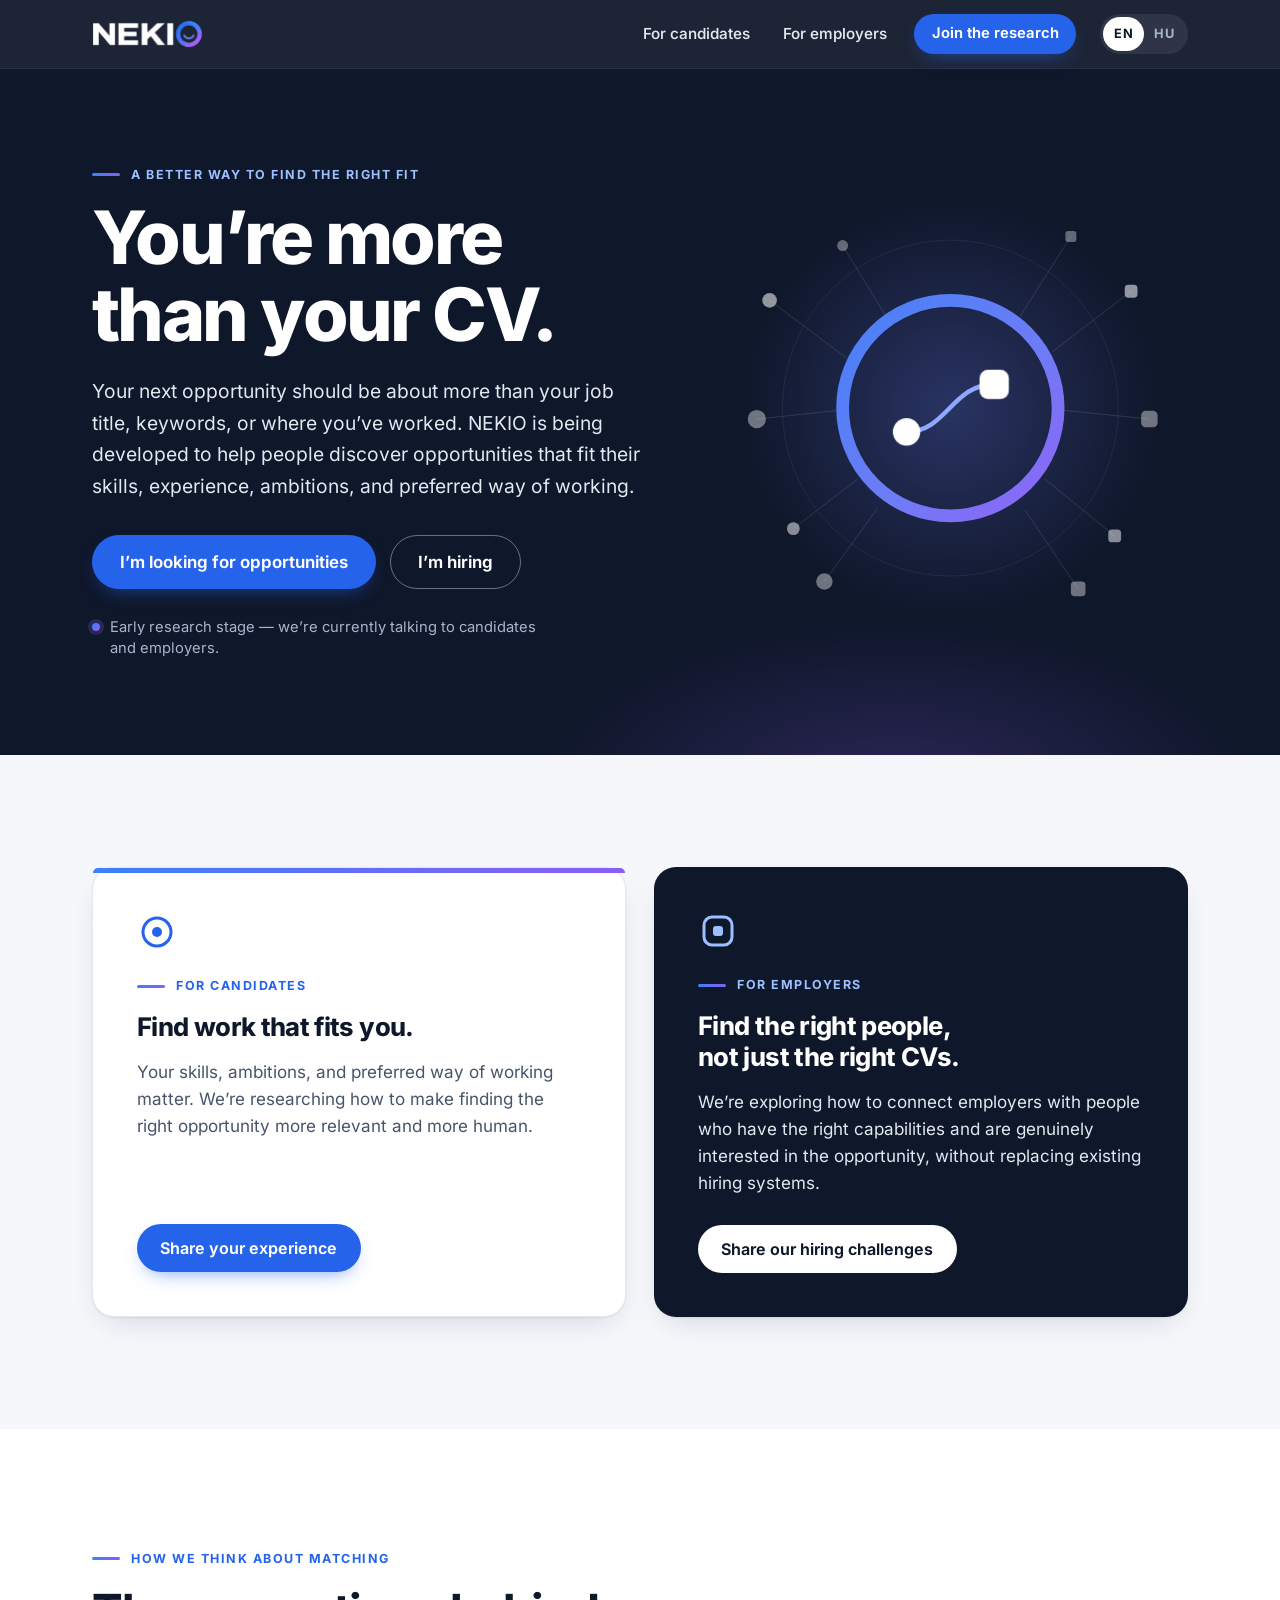
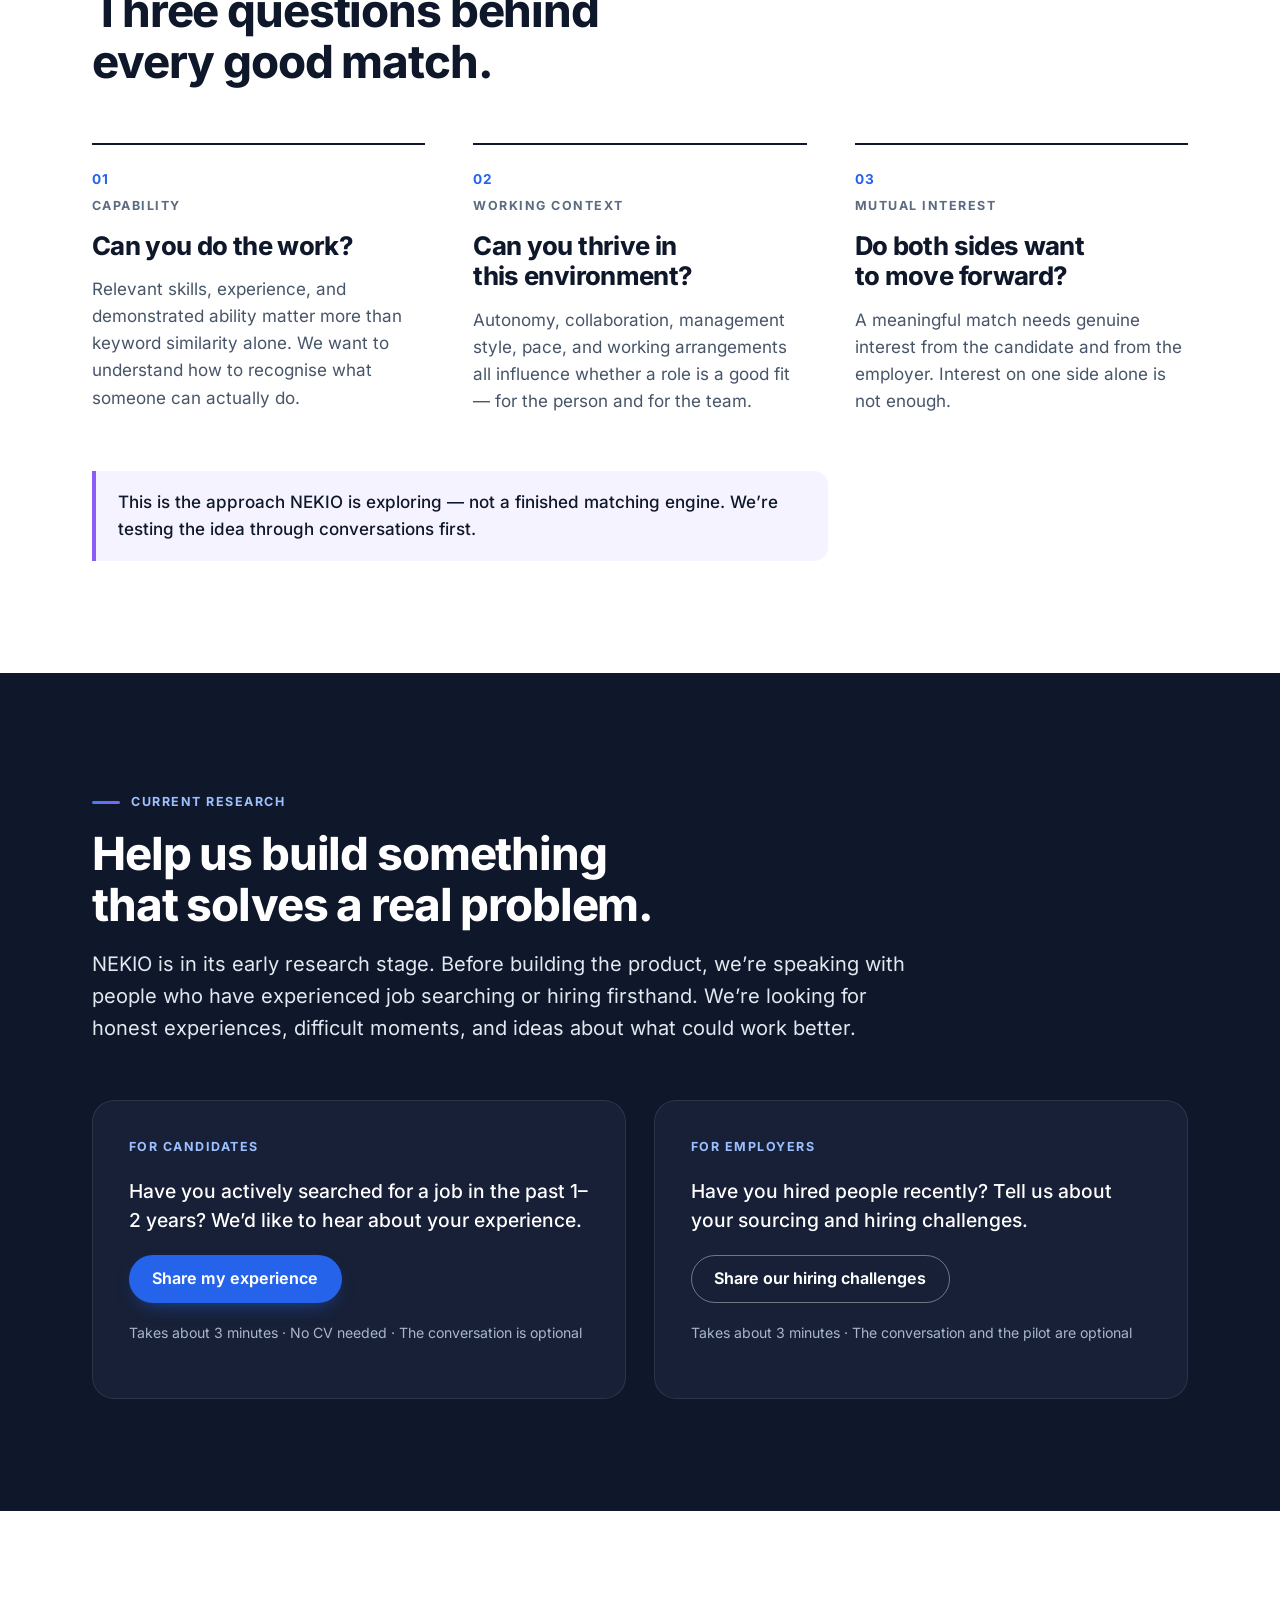
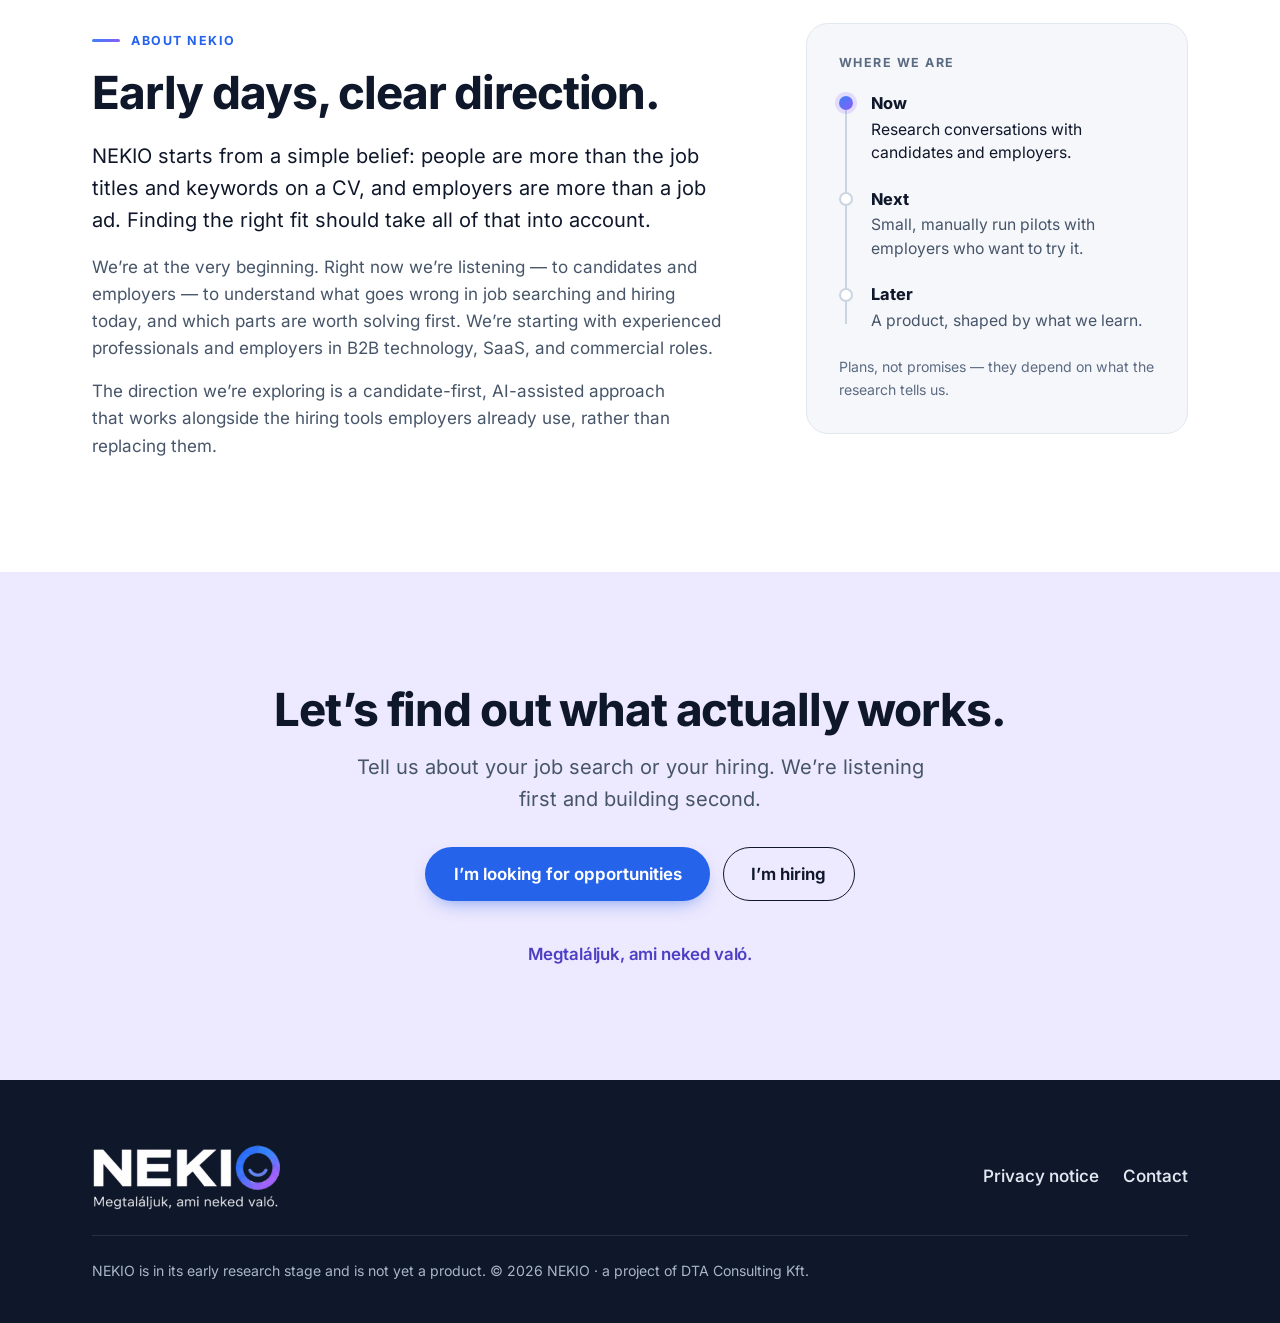
==== commit 11430df0: "Add files via upload" ====
--- a/index.html
+++ b/index.html
@@ -171,7 +171,7 @@
             <p class="eyebrow eyebrow--dark" data-i18n="emp.eyebrow">For employers</p>
             <h3 data-i18n="emp.title">Find the right people, not just the right CVs.</h3>
             <p data-i18n="emp.text">We’re exploring how to connect employers with people who have the right capabilities and are genuinely interested in the opportunity, without replacing existing hiring systems.</p>
-            <a class="btn btn--light" href="#employer-form" data-open-form="employer" data-track="employer_cta_click:card" data-i18n="emp.cta">Discuss a hiring challenge</a>
+            <a class="btn btn--light" href="#employer-form" data-open-form="employer" data-track="employer_cta_click:card" data-i18n="emp.cta">Share our hiring challenges</a>
           </article>
         </div>
       </div>
@@ -223,14 +223,14 @@
           <div class="option">
             <p class="option__label" data-i18n="cand.eyebrow">For candidates</p>
             <p class="option__text" data-i18n="research.cand.text">Have you actively searched for a job in the past 1–2 years? We’d like to hear about your experience.</p>
-            <a class="btn btn--primary" href="#candidate-form" data-open-form="candidate" data-track="candidate_cta_click:research" data-i18n="research.cand.cta">Join a 20-minute conversation</a>
-            <p class="option__meta" data-i18n="research.meta">About 20 minutes · No CV needed</p>
+            <a class="btn btn--primary" href="#candidate-form" data-open-form="candidate" data-track="candidate_cta_click:research" data-i18n="research.cand.cta">Share my experience</a>
+            <p class="option__meta" data-i18n="research.cand.meta">Takes about 3 minutes · No CV needed · The conversation is optional</p>
           </div>
           <div class="option">
             <p class="option__label" data-i18n="emp.eyebrow">For employers</p>
             <p class="option__text" data-i18n="research.emp.text">Have you hired people recently? Tell us about your sourcing and hiring challenges.</p>
-            <a class="btn btn--ghost-dark" href="#employer-form" data-open-form="employer" data-track="employer_cta_click:research" data-i18n="research.emp.cta">Talk to us about hiring</a>
-            <p class="option__meta" data-i18n="research.meta">About 20 minutes · No CV needed</p>
+            <a class="btn btn--ghost-dark" href="#employer-form" data-open-form="employer" data-track="employer_cta_click:research" data-i18n="research.emp.cta">Share our hiring challenges</a>
+            <p class="option__meta" data-i18n="research.emp.meta">Takes about 3 minutes · The conversation and the pilot are optional</p>
           </div>
         </div>
       </div>
@@ -317,22 +317,22 @@
           </div>
           <div class="field">
             <label for="c-seeking"><span data-i18n="fc.seeking">What kind of role are you looking for?</span></label>
-            <textarea id="c-seeking" name="seeking" rows="3" required maxlength="1000" aria-describedby="c-seeking-hint"></textarea>
+            <textarea id="c-seeking" name="seeking" rows="3" required maxlength="1000" aria-describedby="c-seeking-hint" placeholder="e.g. Head of Sales or Sales Director at a SaaS or fintech company, leading a team of 5–10" data-i18n-attr="placeholder:fc.seeking.ph"></textarea>
             <p class="field__hint" id="c-seeking-hint" data-i18n="fc.seeking.hint">Role type, seniority, industry — whatever matters to you.</p>
             <p class="field__error" id="c-seeking-err" hidden></p>
           </div>
           <div class="field">
             <label for="c-location"><span data-i18n="fc.location">Location and preferred working arrangement</span> <span class="opt" data-i18n="f.optional">optional</span></label>
-            <input id="c-location" name="location_preference" type="text" maxlength="200">
+            <input id="c-location" name="location_preference" type="text" maxlength="200" placeholder="e.g. Budapest, hybrid (2 days in the office)" data-i18n-attr="placeholder:fc.location.ph">
           </div>
           <div class="field">
             <label for="c-frustration"><span data-i18n="fc.frustration">What has been the biggest frustration in your job search?</span></label>
-            <textarea id="c-frustration" name="frustration" rows="4" required maxlength="2000"></textarea>
+            <textarea id="c-frustration" name="frustration" rows="4" required maxlength="2000" placeholder="e.g. I sent 40 applications and most got no reply, not even a rejection." data-i18n-attr="placeholder:fc.frustration.ph"></textarea>
             <p class="field__error" id="c-frustration-err" hidden></p>
           </div>
 
           <fieldset class="field choice" data-field-group="interview_willing">
-            <legend data-i18n="fc.willing">Would you be willing to participate in a 20-minute research conversation?</legend>
+            <legend data-i18n="fc.willing">Would you like to talk to us in a 20-minute research conversation? (Your answer doesn’t commit you to anything.)</legend>
             <div class="choice__row">
               <label class="pill"><input type="radio" name="interview_willing" value="yes" required><span data-i18n="f.yes">Yes</span></label>
               <label class="pill"><input type="radio" name="interview_willing" value="no"><span data-i18n="f.no">No</span></label>
@@ -367,7 +367,7 @@
       <button type="button" class="sheet__close" data-close aria-label="Close" data-i18n-attr="aria-label:dlg.close"><span aria-hidden="true">×</span></button>
 
       <div class="sheet__body" data-view="form">
-        <h2 id="fe-title" data-i18n="fe.title">Discuss a hiring challenge</h2>
+        <h2 id="fe-title" data-i18n="fe.title">Share our hiring challenges</h2>
         <p class="sheet__lede" data-i18n="fe.lede">Takes about two minutes. We’ll follow up to talk about your real hiring needs.</p>
         <p class="setup-warning" data-setup-warning hidden data-i18n="dlg.setup"></p>
 
@@ -397,16 +397,16 @@
           </div>
           <div class="field">
             <label for="e-roles"><span data-i18n="fe.roles">What roles are you currently hiring for or struggling to fill?</span></label>
-            <textarea id="e-roles" name="roles" rows="3" required maxlength="1000"></textarea>
+            <textarea id="e-roles" name="roles" rows="3" required maxlength="1000" placeholder="e.g. Senior sales manager (open for 3 months), two backend developers" data-i18n-attr="placeholder:fe.roles.ph"></textarea>
             <p class="field__error" id="e-roles-err" hidden></p>
           </div>
           <div class="field">
             <label for="e-ats"><span data-i18n="fe.ats">Which ATS or hiring system do you use?</span> <span class="opt" data-i18n="f.optional">optional</span></label>
-            <input id="e-ats" name="ats" type="text" maxlength="160">
+            <input id="e-ats" name="ats" type="text" maxlength="160" placeholder="e.g. a dedicated recruiting system, or spreadsheets and e-mail" data-i18n-attr="placeholder:fe.ats.ph">
           </div>
           <div class="field">
             <label for="e-challenge"><span data-i18n="fe.challenge">What is your biggest challenge when finding suitable candidates?</span></label>
-            <textarea id="e-challenge" name="challenge" rows="4" required maxlength="2000"></textarea>
+            <textarea id="e-challenge" name="challenge" rows="4" required maxlength="2000" placeholder="e.g. We get many applications, but few match the profile and screening takes too much time." data-i18n-attr="placeholder:fe.challenge.ph"></textarea>
             <p class="field__error" id="e-challenge-err" hidden></p>
           </div>
 
@@ -428,7 +428,7 @@
           <div class="hp" aria-hidden="true"><label>Leave this field empty<input type="text" name="nk_hp" tabindex="-1" autocomplete="off"></label></div>
 
           <p class="form-status" role="status" aria-live="polite" data-status></p>
-          <button type="submit" class="btn btn--primary btn--block" data-submit data-i18n="fe.submit">Discuss a pilot</button>
+          <button type="submit" class="btn btn--primary btn--block" data-submit data-i18n="fe.submit">Share our hiring challenges</button>
         </form>
       </div>
 
--- a/assets/css/style.css
+++ b/assets/css/style.css
@@ -35,7 +35,7 @@
   --white: #fff;
   --ink: #0F172A;
   --ink-2: #475569;         /* body copy on light, AA */
-  --ink-3: #64748B;
+  --ink-3: #5B6B82;
   --line: #E2E8F0;
   --line-strong: #CBD5E1;
   --on-navy: #E2E8F0;
@@ -308,6 +308,7 @@
 .option__text { font-size: 1.2rem; line-height: 1.5; color: #fff; font-weight: 500; }
 .option .btn { margin-top: auto; }
 .option__meta { font-size: .88rem; color: var(--on-navy-2); }
+@media (min-width: 821px) { .option__meta { min-height: 2.8em; line-height: 1.4; } }   /* both cards reserve two lines, so the buttons line up */
 @media (max-width: 820px) { .options { grid-template-columns: 1fr; } .option .btn { width: 100%; } }
 
 /* ---------- About ---------- */
@@ -460,3 +461,6 @@
   .hv-link { stroke-dashoffset: 0; }
   .js .reveal { opacity: 1; transform: none; }
 }
+
+/* Example text inside empty form fields */
+.field input::placeholder, .field textarea::placeholder { color: var(--ink-3); opacity: 1; font-style: italic; }
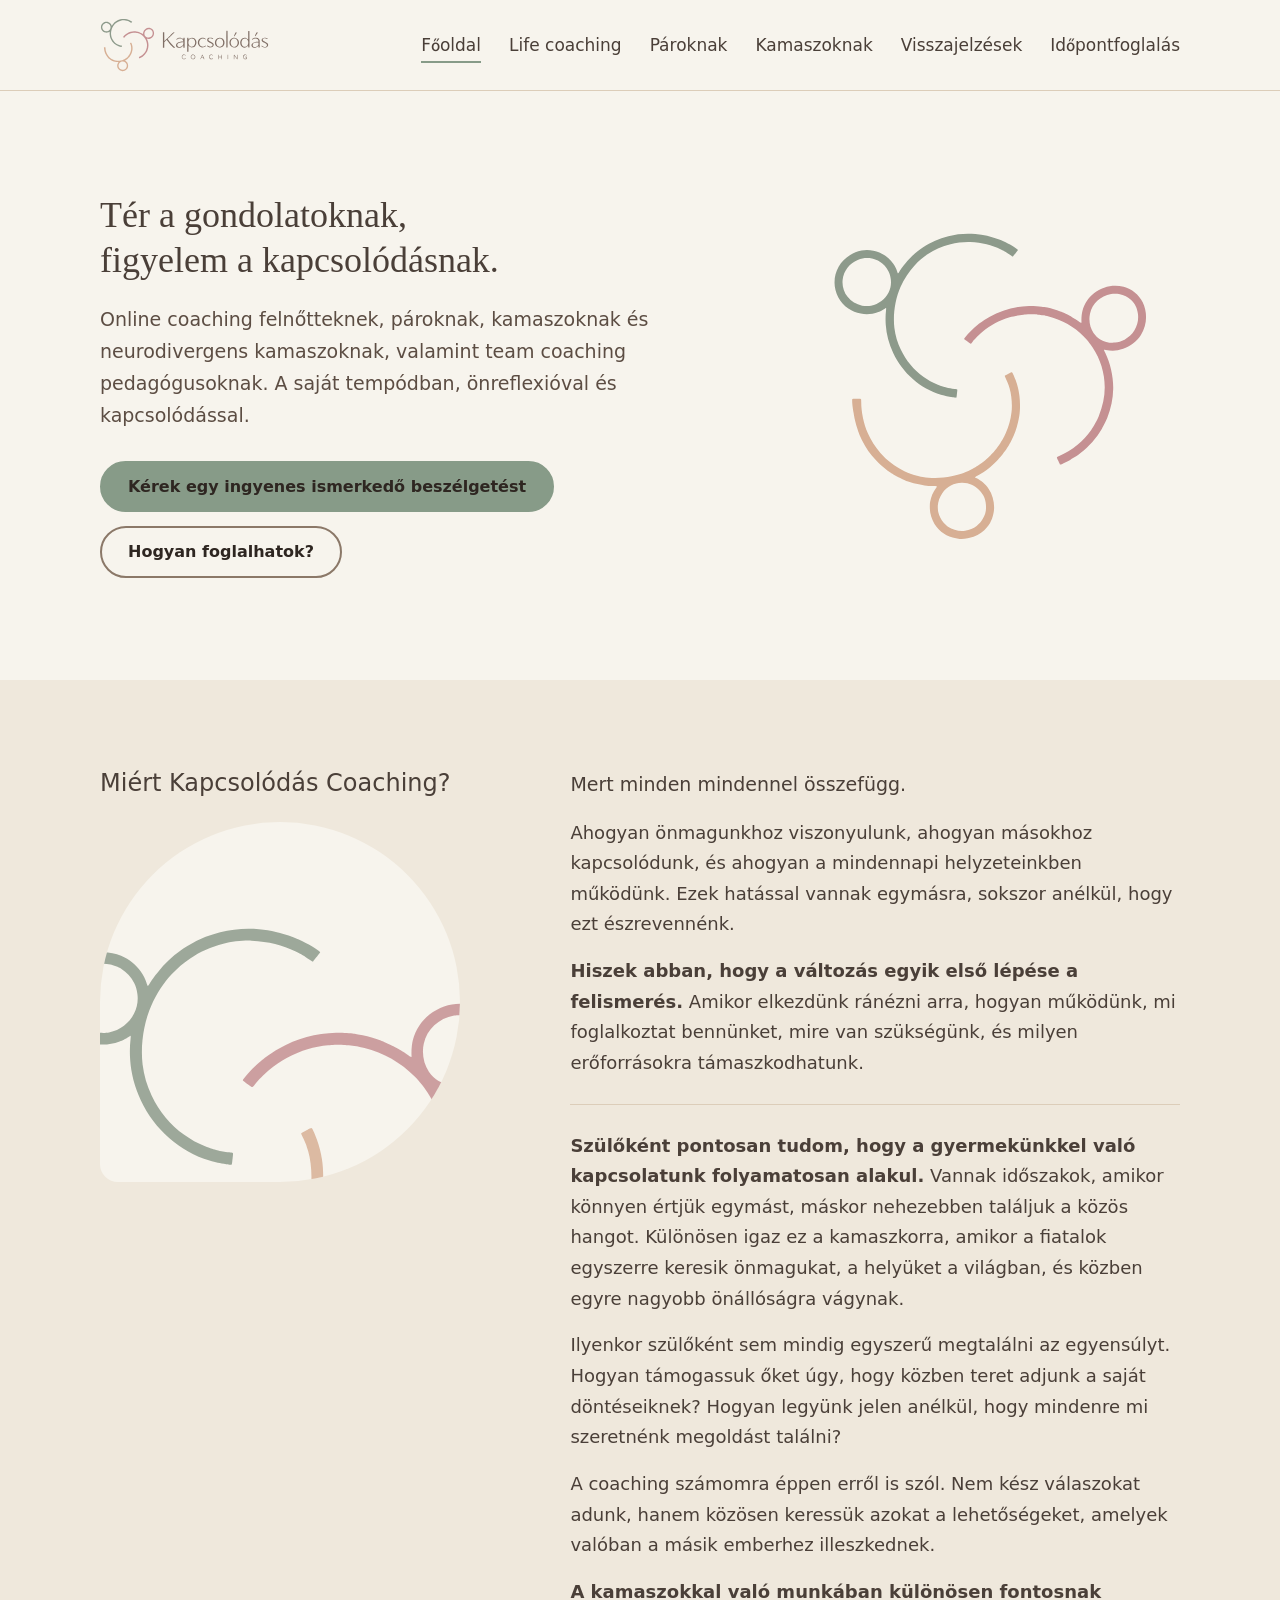
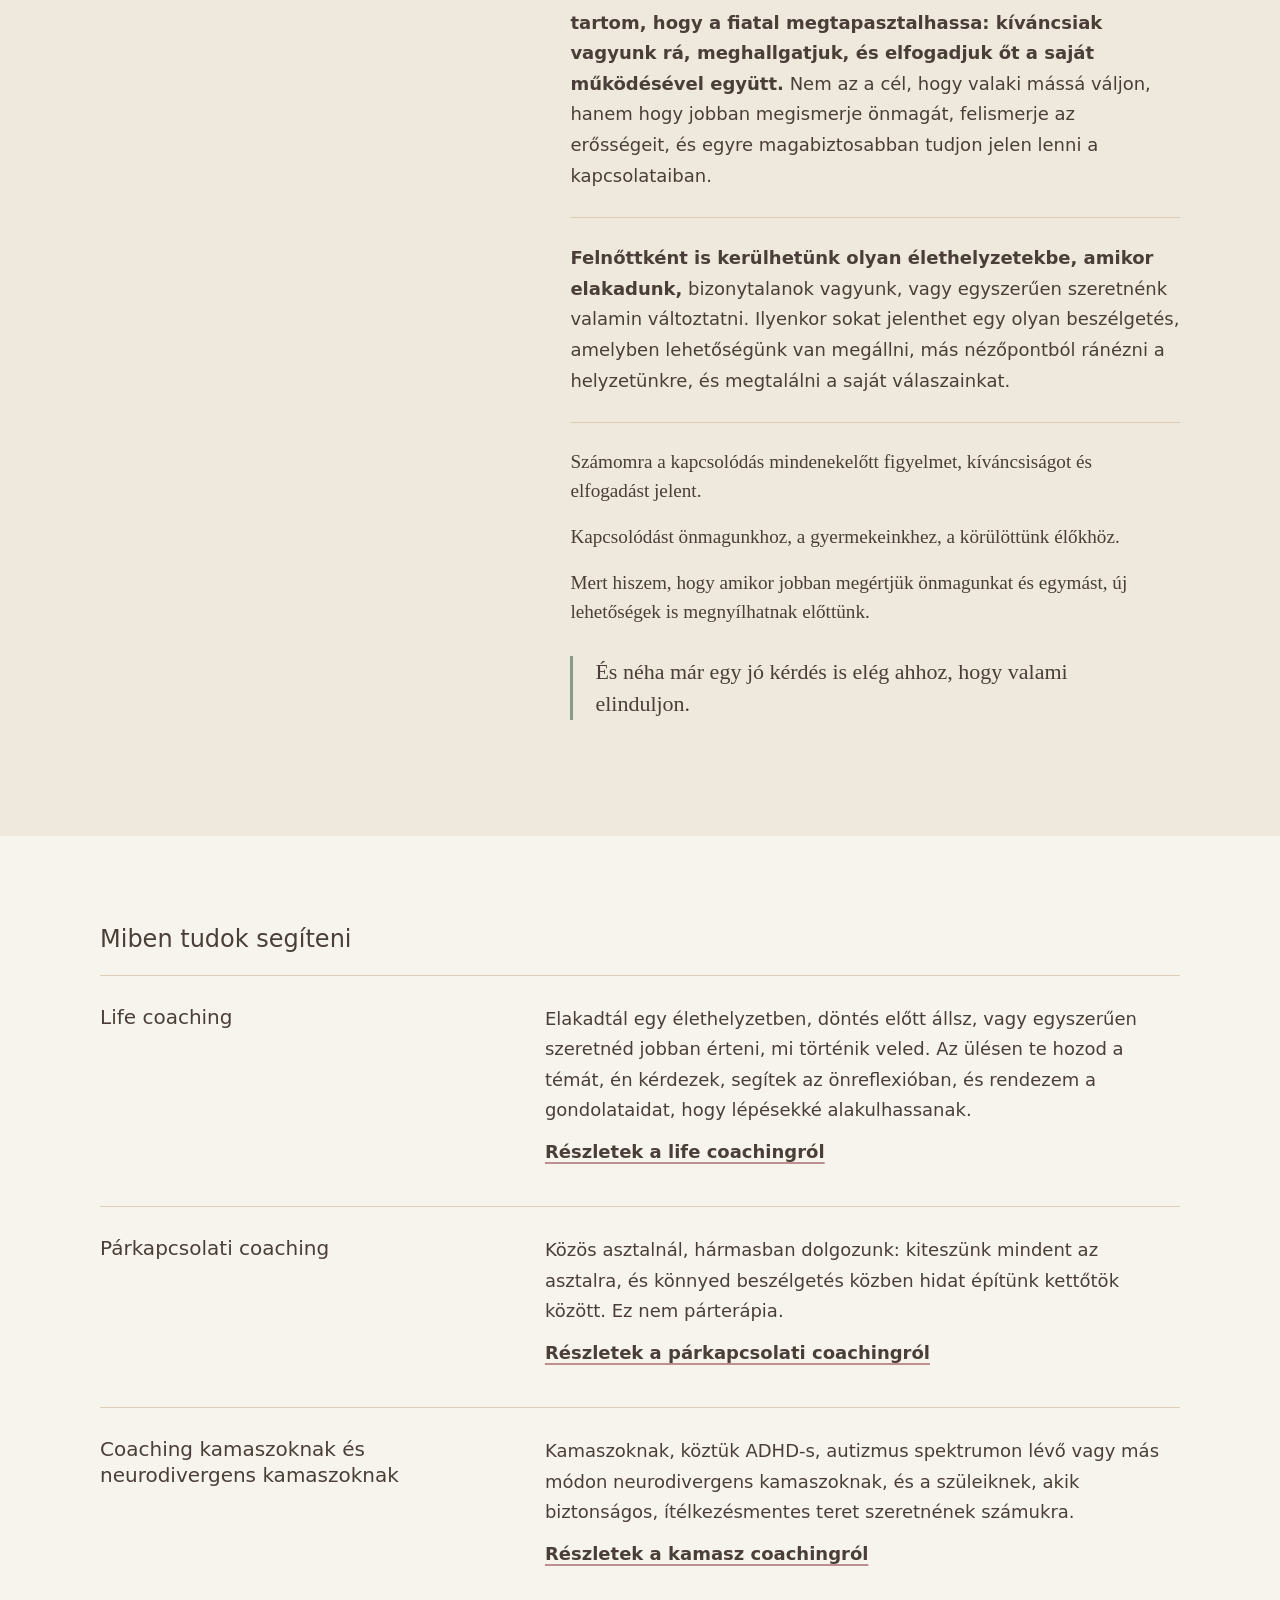
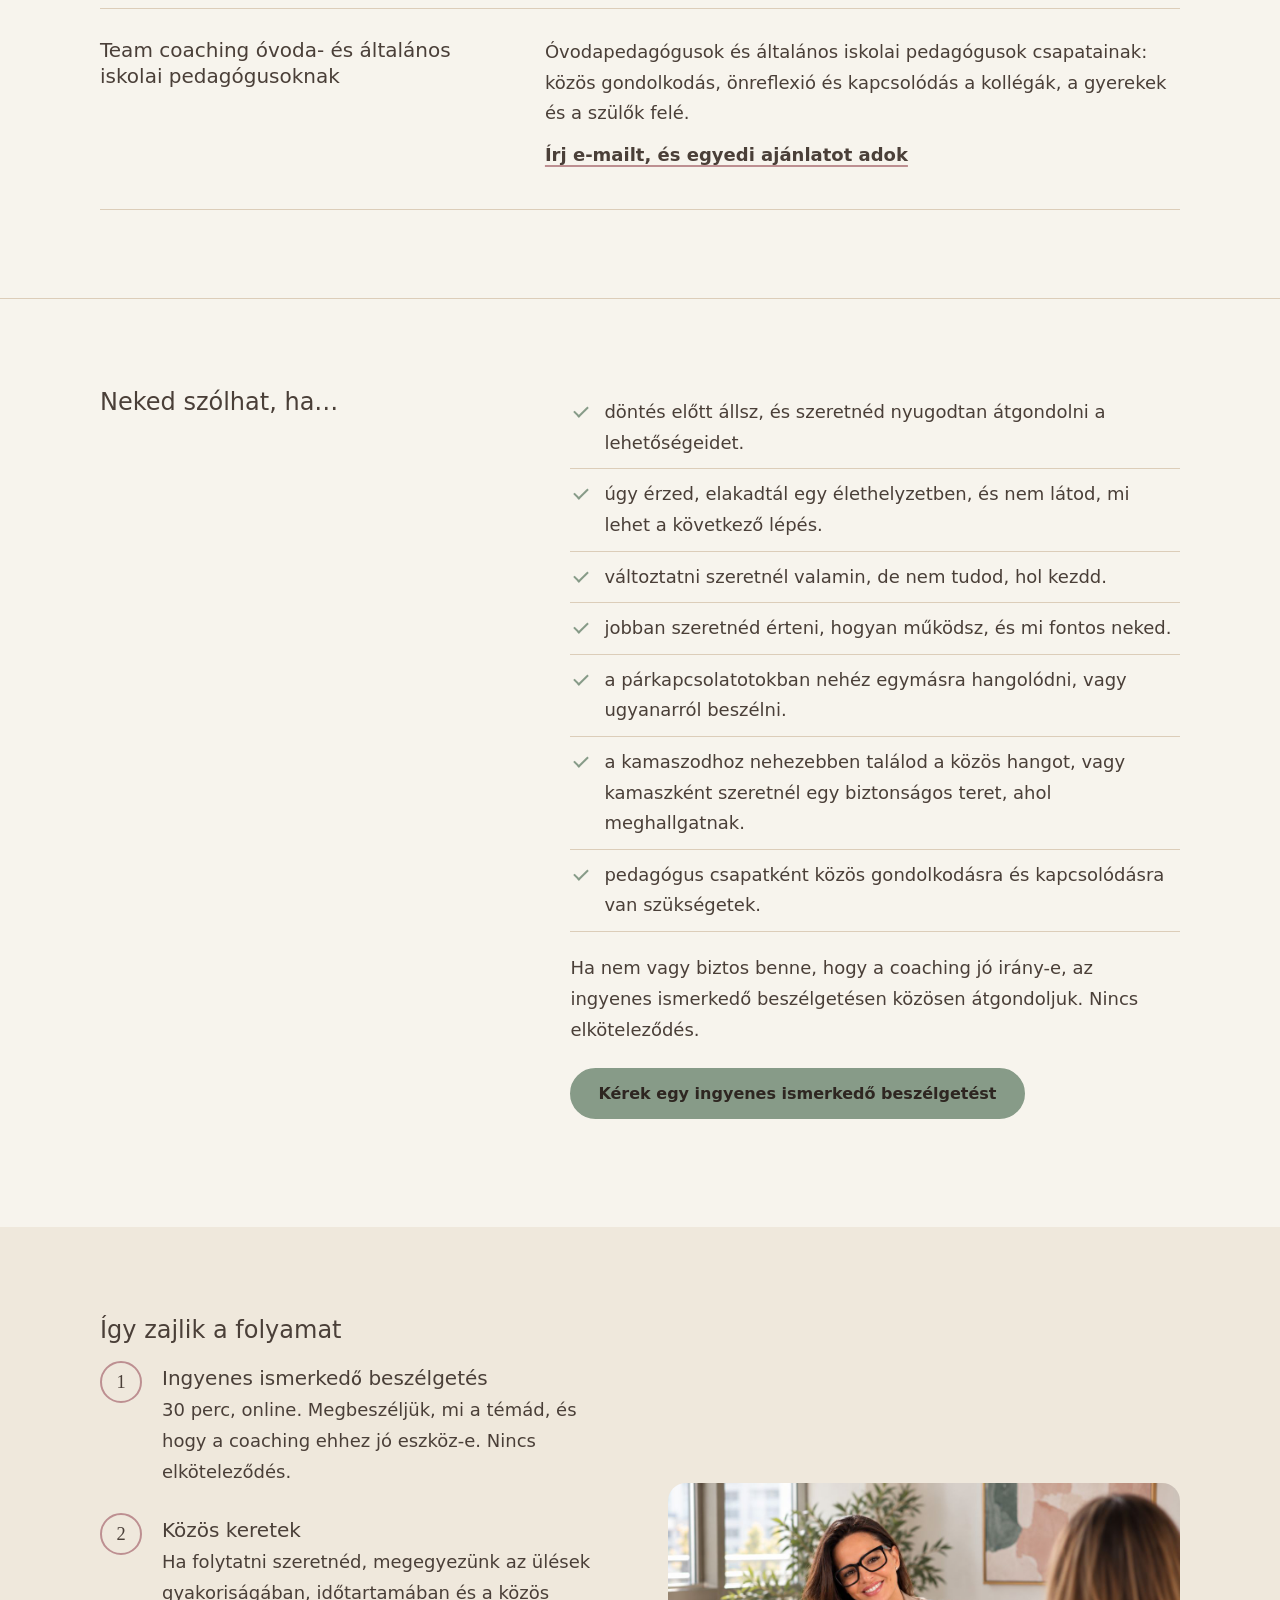
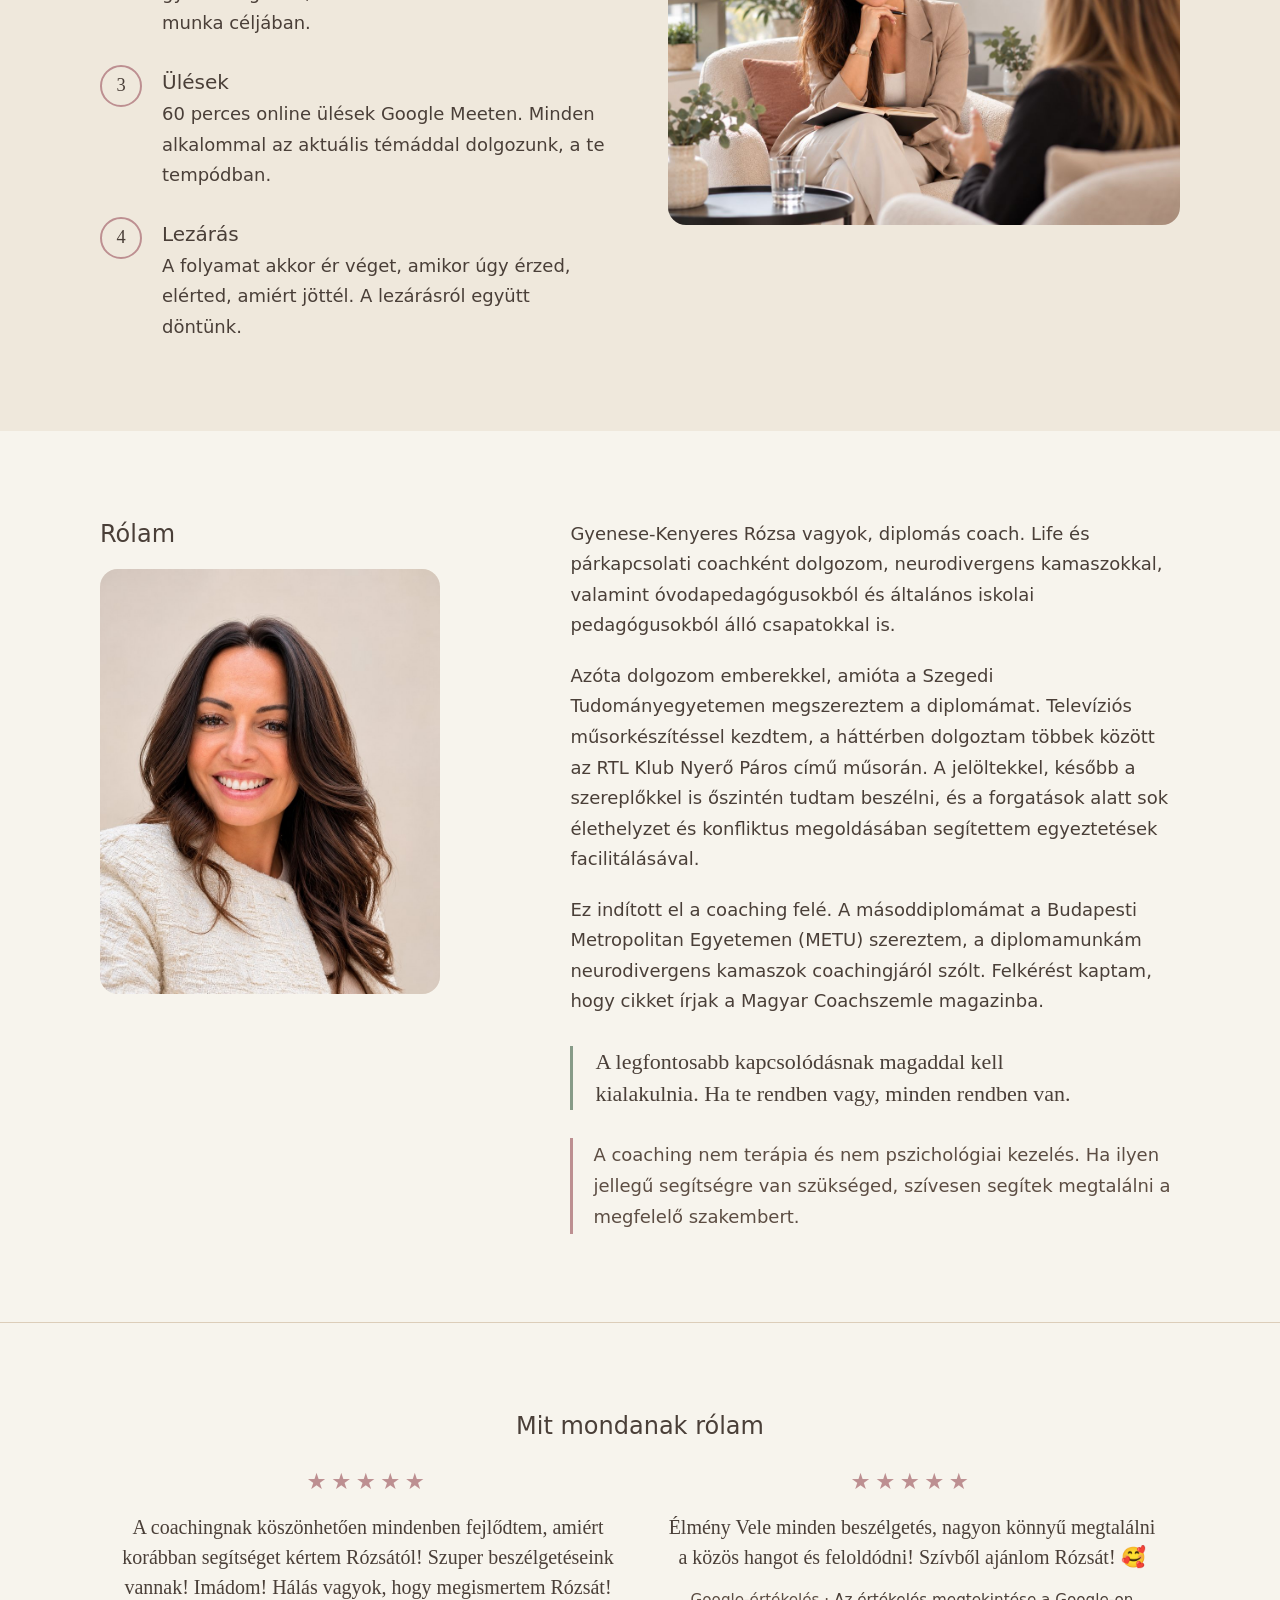
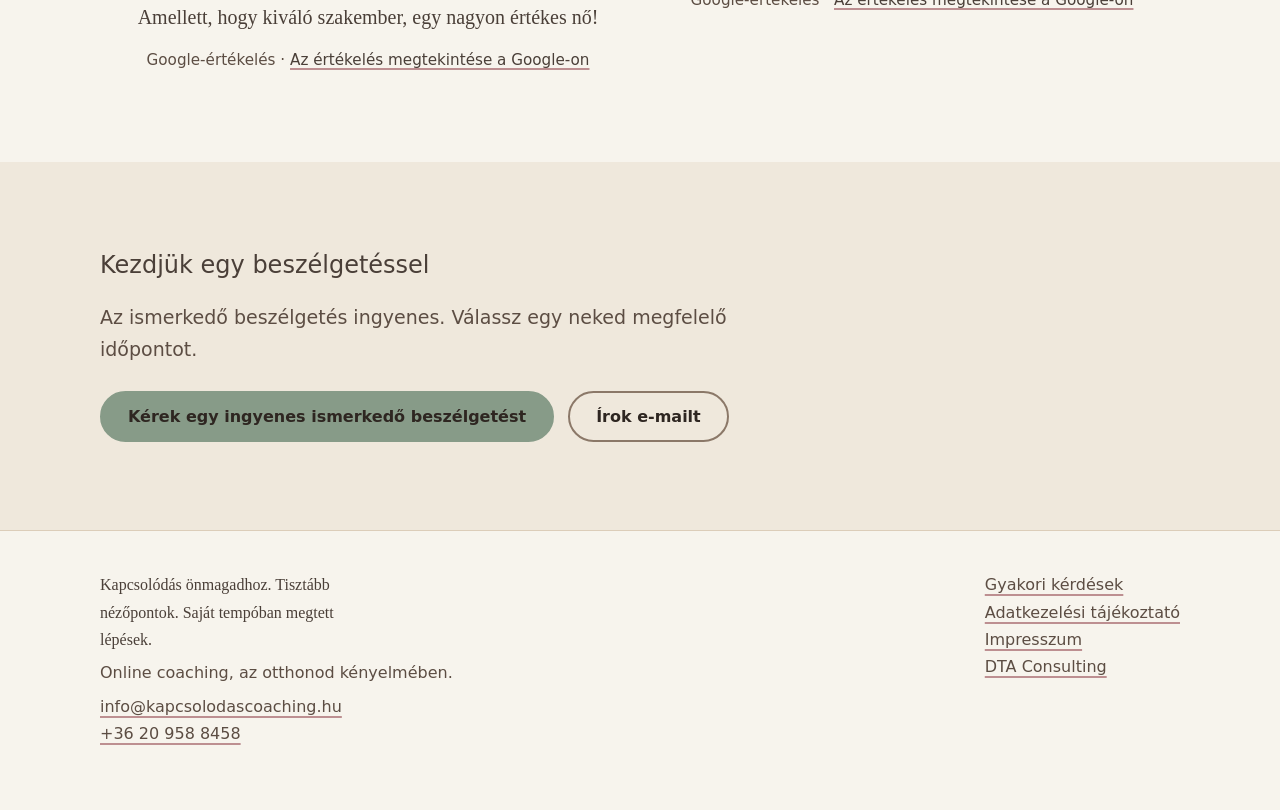
==== commit c06df5f9: "Add files via upload" ====
--- a/index.html
+++ b/index.html
@@ -1,452 +1,351 @@
 <!doctype html>
-<html lang="en">
+<html lang="hu">
 <head>
-  <meta charset="utf-8">
-  <meta name="viewport" content="width=device-width, initial-scale=1, viewport-fit=cover">
-  <title>NEKIO — You’re More Than Your CV</title>
-  <meta name="description" content="NEKIO is a candidate-first talent-matching project in its early research stage. Share your job-search experience or talk to us about hiring.">
-  <meta name="theme-color" content="#0F172A">
-  <meta name="referrer" content="strict-origin-when-cross-origin">
-  <link rel="canonical" href="https://nekio.app/">
-
-  <!-- Open Graph / LinkedIn / social. Crawlers do not run JavaScript, so these stay in English;
-       the preview image carries both the English headline and the Hungarian tagline. -->
-  <meta property="og:type" content="website">
-  <meta property="og:site_name" content="NEKIO">
-  <meta property="og:url" content="https://nekio.app/">
-  <meta property="og:title" content="NEKIO — You’re More Than Your CV">
-  <meta property="og:description" content="NEKIO is a candidate-first talent-matching project in its early research stage. Share your job-search experience or talk to us about hiring.">
-  <meta property="og:image" content="https://nekio.app/assets/img/og-image.png">
-  <meta property="og:image:width" content="1200">
-  <meta property="og:image:height" content="630">
-  <meta property="og:image:alt" content="NEKIO — You’re more than your CV. Több vagy, mint az önéletrajzod.">
-  <meta property="og:locale" content="en_US">
-  <meta property="og:locale:alternate" content="hu_HU">
-  <meta name="twitter:card" content="summary_large_image">
-  <meta name="twitter:title" content="NEKIO — You’re More Than Your CV">
-  <meta name="twitter:description" content="NEKIO is a candidate-first talent-matching project in its early research stage. Share your job-search experience or talk to us about hiring.">
-  <meta name="twitter:image" content="https://nekio.app/assets/img/og-image.png">
-
-  <link rel="icon" href="favicon.ico" sizes="any">
-  <link rel="icon" type="image/svg+xml" href="assets/img/icon.svg">
-  <link rel="apple-touch-icon" href="assets/img/apple-touch-icon.png">
-
-  <script>
-    /* Resolve the language before first paint: ?lang=hu|en → saved choice → browser language. */
-    (function () {
-      try {
-        var q = new URLSearchParams(location.search).get('lang');
-        var s = null;
-        try { s = localStorage.getItem('nekio-lang'); } catch (e) {}
-        var l = (q === 'hu' || q === 'en') ? q
-              : (s === 'hu' || s === 'en') ? s
-              : (((navigator.language || '') + '').toLowerCase().indexOf('hu') === 0 ? 'hu' : 'en');
-        document.documentElement.lang = l;
-        if (l !== 'en') document.documentElement.className += ' lang-pending';
-        setTimeout(function () { document.documentElement.className = document.documentElement.className.replace(' lang-pending', ''); }, 1500);
-      } catch (e) {}
-    })();
-  </script>
-
-  <link rel="preload" href="assets/fonts/inter-latin-wght-normal.woff2" as="font" type="font/woff2" crossorigin>
-  <link rel="stylesheet" href="assets/css/style.css">
-
-  <script type="application/ld+json">
-  {"@context":"https://schema.org","@type":"Organization","name":"NEKIO","url":"https://nekio.app/","logo":"https://nekio.app/assets/img/icon-512.png","slogan":"Megtaláljuk, ami neked való."}
-  </script>
+<meta charset="utf-8">
+<meta name="viewport" content="width=device-width, initial-scale=1">
+<title>Kapcsolódás Coaching | Online coaching felnőtteknek, pároknak és kamaszoknak</title>
+<meta name="description" content="Online coaching: life és párkapcsolati coaching, kamaszoknak és neurodivergens kamaszoknak, team coaching pedagógusoknak. Ingyenes ismerkedő beszélgetés.">
+<link rel="canonical" href="https://kapcsolodascoaching.hu/">
+<meta property="og:type" content="website">
+<meta property="og:locale" content="hu_HU">
+<meta property="og:title" content="Kapcsolódás Coaching | Online coaching felnőtteknek, pároknak és kamaszoknak">
+<meta property="og:description" content="Online coaching: life és párkapcsolati coaching, kamaszoknak és neurodivergens kamaszoknak, team coaching pedagógusoknak. Ingyenes ismerkedő beszélgetés.">
+<meta property="og:image" content="https://kapcsolodascoaching.hu/assets/og.png">
+<meta name="twitter:card" content="summary_large_image">
+<script type="application/ld+json">
+{
+  "@context": "https://schema.org",
+  "@graph": [
+    {
+      "@type": "ProfessionalService",
+      "@id": "https://kapcsolodascoaching.hu/#organization",
+      "name": "Kapcsolódás Coaching",
+      "url": "https://kapcsolodascoaching.hu/",
+      "description": "Online coaching felnőtteknek, pároknak és neurodivergens kamaszoknak, valamint team coaching óvoda- és általános iskolai pedagógusoknak.",
+      "logo": "https://kapcsolodascoaching.hu/assets/logo-720.png",
+      "image": "https://kapcsolodascoaching.hu/assets/og.png",
+      "areaServed": {
+        "@type": "Country",
+        "name": "Magyarország"
+      },
+      "contactPoint": {
+        "@type": "ContactPoint",
+        "contactType": "customer service",
+        "availableLanguage": "hu",
+        "telephone": "+36209588458",
+        "email": "info@kapcsolodascoaching.hu"
+      },
+      "hasOfferCatalog": {
+        "@type": "OfferCatalog",
+        "name": "Szolgáltatások",
+        "itemListElement": [
+          {
+            "@type": "Offer",
+            "itemOffered": {
+              "@type": "Service",
+              "name": "Ismerkedő beszélgetés (ingyenes)"
+            },
+            "priceCurrency": "HUF",
+            "price": "0"
+          },
+          {
+            "@type": "Offer",
+            "itemOffered": {
+              "@type": "Service",
+              "name": "Life coaching"
+            },
+            "priceCurrency": "HUF",
+            "price": "25000",
+            "priceSpecification": {
+              "@type": "PriceSpecification",
+              "price": "25000",
+              "priceCurrency": "HUF",
+              "valueAddedTaxIncluded": true
+            }
+          },
+          {
+            "@type": "Offer",
+            "itemOffered": {
+              "@type": "Service",
+              "name": "Párkapcsolati coaching"
+            },
+            "priceCurrency": "HUF",
+            "price": "35000",
+            "priceSpecification": {
+              "@type": "PriceSpecification",
+              "price": "35000",
+              "priceCurrency": "HUF",
+              "valueAddedTaxIncluded": true
+            }
+          },
+          {
+            "@type": "Offer",
+            "itemOffered": {
+              "@type": "Service",
+              "name": "Coaching kamaszoknak és neurodivergens kamaszoknak"
+            },
+            "priceCurrency": "HUF",
+            "price": "25000",
+            "priceSpecification": {
+              "@type": "PriceSpecification",
+              "price": "25000",
+              "priceCurrency": "HUF",
+              "valueAddedTaxIncluded": true
+            }
+          },
+          {
+            "@type": "Offer",
+            "itemOffered": {
+              "@type": "Service",
+              "name": "Team coaching óvoda- és általános iskolai pedagógusoknak"
+            }
+          }
+        ]
+      },
+      "telephone": "+36209588458",
+      "sameAs": [
+        "https://www.linkedin.com/showcase/kapcsolodas-coaching/"
+      ],
+      "email": "info@kapcsolodascoaching.hu",
+      "parentOrganization": {
+        "@type": "Organization",
+        "name": "DTA Consulting Kft.",
+        "legalName": "DTA Consulting Kereskedelmi és Szolgáltató Korlátolt Felelősségű Társaság",
+        "address": {
+          "@type": "PostalAddress",
+          "postalCode": "1133",
+          "addressLocality": "Budapest",
+          "streetAddress": "Váci út 76. 3. em.",
+          "addressCountry": "HU"
+        },
+        "url": "https://dta-consulting.hu"
+      }
+    },
+    {
+      "@type": "WebSite",
+      "@id": "https://kapcsolodascoaching.hu/#website",
+      "name": "Kapcsolódás Coaching",
+      "url": "https://kapcsolodascoaching.hu/",
+      "inLanguage": "hu",
+      "publisher": {
+        "@id": "https://kapcsolodascoaching.hu/#organization"
+      }
+    },
+    {
+      "@type": "Person",
+      "@id": "https://kapcsolodascoaching.hu/#coach",
+      "name": "Gyenese-Kenyeres Rózsa",
+      "jobTitle": "Coach",
+      "worksFor": {
+        "@id": "https://kapcsolodascoaching.hu/#organization"
+      },
+      "url": "https://kapcsolodascoaching.hu/#rolam",
+      "image": "https://kapcsolodascoaching.hu/assets/rozsa.jpg"
+    }
+  ]
+}
+</script>
+<meta name="theme-color" content="#F7F4ED">
+<link rel="icon" href="assets/favicon.svg" type="image/svg+xml">
+<link rel="apple-touch-icon" href="assets/apple-touch-icon.png">
+<link rel="stylesheet" href="assets/fonts.css">
+<link rel="stylesheet" href="assets/style.css">
+<link rel="preload" href="assets/fonts/source-sans-3-latin-ext-400-normal.woff2" as="font" type="font/woff2" crossorigin>
 </head>
 <body>
-  <a class="skip-link" href="#main" data-i18n="skip">Skip to content</a>
-
-  <!-- ============ HEADER ============ -->
-  <header class="site-header" id="top">
-    <div class="container site-header__inner">
-      <a class="brand" href="#top" aria-label="NEKIO">
-        <img src="assets/img/wordmark-dark.png" alt="NEKIO" width="448" height="113">
-      </a>
-
-      <nav class="nav" id="nav" aria-label="Main navigation" data-i18n-attr="aria-label:nav.primary">
-        <a class="nav__link" href="#candidates" data-i18n="nav.candidates">For candidates</a>
-        <a class="nav__link" href="#employers" data-i18n="nav.employers">For employers</a>
-        <a class="btn btn--primary btn--sm nav__cta" href="#research" data-i18n="nav.cta" data-track="nav_cta_click">Join the research</a>
-      </nav>
-
-      <div class="site-header__tools">
-        <div class="lang" role="group" aria-label="Language" data-i18n-attr="aria-label:nav.lang">
-          <button type="button" class="lang__btn" data-set-lang="en" lang="en" aria-pressed="true">EN</button>
-          <button type="button" class="lang__btn" data-set-lang="hu" lang="hu" aria-pressed="false">HU</button>
+<a class="skip" href="#tartalom">Ugrás a tartalomra</a>
+<header class="site"><div class="wrap">
+<a class="logo" href="index.html"><img src="assets/logo-horizontal.svg" alt="Kapcsolódás Coaching" width="170" height="54"></a>
+<nav aria-label="Fő menü"><ul><li><a href="index.html" aria-current="page">Főoldal</a></li><li><a href="life-coaching.html">Life coaching</a></li><li><a href="parkapcsolati.html">Pároknak</a></li><li><a href="kamaszok.html">Kamaszoknak</a></li><li><a href="index.html#ertekeles">Visszajelzések</a></li><li><a href="foglalas.html">Időpontfoglalás</a></li></ul></nav>
+</div></header>
+<main id="tartalom">
+<section class="hero hero-split">
+  <div class="wrap">
+    <div>
+      <h1>Tér a gondolatoknak, figyelem a kapcsolódásnak.</h1>
+      <p class="lead">Online coaching felnőtteknek, pároknak, kamaszoknak és neurodivergens kamaszoknak, valamint team coaching pedagógusoknak. A saját tempódban, önreflexióval és kapcsolódással.</p>
+      <div class="actions">
+        <a class="btn" href="https://calendar.google.com/calendar/u/0/appointments/schedules/AcZssZ18UnJL9mykO5H6ke5_h1Ri6ztLCyt28_l9wbtVGC3lF9zkRN8YsLWIUeOnDKF8heq-Guiknu7d">Kérek egy ingyenes ismerkedő beszélgetést</a>
+        <a class="btn quiet" href="foglalas.html">Hogyan foglalhatok?</a>
+      </div>
+    </div>
+    <div class="hero-mark" aria-hidden="true"><img src="assets/logo-mark.svg" alt="" width="738" height="724"></div>
+  </div>
+</section>
+
+<section class="block tint" id="miert">
+  <div class="wrap two">
+    <div class="why-side">
+      <h2>Miért Kapcsolódás Coaching?</h2>
+      <div class="why-art" aria-hidden="true"><img src="assets/logo-mark.svg" alt="" width="738" height="724"></div>
+    </div>
+    <div>
+      <div class="grp">
+        <p class="lead" style="color:var(--text)">Mert minden mindennel összefügg.</p>
+        <p>Ahogyan önmagunkhoz viszonyulunk, ahogyan másokhoz kapcsolódunk, és ahogyan a mindennapi helyzeteinkben működünk. Ezek hatással vannak egymásra, sokszor anélkül, hogy ezt észrevennénk.</p>
+        <p><strong>Hiszek abban, hogy a változás egyik első lépése a felismerés.</strong> Amikor elkezdünk ránézni arra, hogyan működünk, mi foglalkoztat bennünket, mire van szükségünk, és milyen erőforrásokra támaszkodhatunk.</p>
+      </div>
+      <div class="grp">
+        <p><strong>Szülőként pontosan tudom, hogy a gyermekünkkel való kapcsolatunk folyamatosan alakul.</strong> Vannak időszakok, amikor könnyen értjük egymást, máskor nehezebben találjuk a közös hangot. Különösen igaz ez a kamaszkorra, amikor a fiatalok egyszerre keresik önmagukat, a helyüket a világban, és közben egyre nagyobb önállóságra vágynak.</p>
+        <p>Ilyenkor szülőként sem mindig egyszerű megtalálni az egyensúlyt. Hogyan támogassuk őket úgy, hogy közben teret adjunk a saját döntéseiknek? Hogyan legyünk jelen anélkül, hogy mindenre mi szeretnénk megoldást találni?</p>
+        <p>A coaching számomra éppen erről is szól. Nem kész válaszokat adunk, hanem közösen keressük azokat a lehetőségeket, amelyek valóban a másik emberhez illeszkednek.</p>
+        <p><strong>A kamaszokkal való munkában különösen fontosnak tartom, hogy a fiatal megtapasztalhassa: kíváncsiak vagyunk rá, meghallgatjuk, és elfogadjuk őt a saját működésével együtt.</strong> Nem az a cél, hogy valaki mássá váljon, hanem hogy jobban megismerje önmagát, felismerje az erősségeit, és egyre magabiztosabban tudjon jelen lenni a kapcsolataiban.</p>
+      </div>
+      <div class="grp">
+        <p><strong>Felnőttként is kerülhetünk olyan élethelyzetekbe, amikor elakadunk,</strong> bizonytalanok vagyunk, vagy egyszerűen szeretnénk valamin változtatni. Ilyenkor sokat jelenthet egy olyan beszélgetés, amelyben lehetőségünk van megállni, más nézőpontból ránézni a helyzetünkre, és megtalálni a saját válaszainkat.</p>
+      </div>
+      <div class="grp pull">
+        <p>Számomra a kapcsolódás mindenekelőtt figyelmet, kíváncsiságot és elfogadást jelent.</p>
+        <p>Kapcsolódást önmagunkhoz, a gyermekeinkhez, a körülöttünk élőkhöz.</p>
+        <p>Mert hiszem, hogy amikor jobban megértjük önmagunkat és egymást, új lehetőségek is megnyílhatnak előttünk.</p>
+      </div>
+      <blockquote class="credo"><p>És néha már egy jó kérdés is elég ahhoz, hogy valami elinduljon.</p></blockquote>
+    </div>
+  </div>
+</section>
+
+<section class="block" id="mivel">
+  <div class="wrap">
+    <h2>Miben tudok segíteni</h2>
+    <ul class="tracks">
+      <li>
+        <h3>Life coaching</h3>
+        <div>
+          <p>Elakadtál egy élethelyzetben, döntés előtt állsz, vagy egyszerűen szeretnéd jobban érteni, mi történik veled. Az ülésen te hozod a témát, én kérdezek, segítek az önreflexióban, és rendezem a gondolataidat, hogy lépésekké alakulhassanak.</p>
+          <p><a class="more" href="life-coaching.html">Részletek a life coachingról</a></p>
         </div>
-        <button type="button" class="menu-btn" id="menu-btn" aria-expanded="false" aria-controls="nav" aria-label="Menu" data-i18n-attr="aria-label:nav.menu">
-          <span class="menu-btn__bars" aria-hidden="true"></span>
-        </button>
-      </div>
-    </div>
-  </header>
-
-  <main id="main">
-
-    <!-- ============ HERO ============ -->
-    <section class="hero" aria-labelledby="hero-title">
-      <div class="container hero__grid">
-        <div class="hero__copy">
-          <p class="eyebrow eyebrow--dark" data-i18n="hero.eyebrow">A better way to find the right fit</p>
-          <h1 id="hero-title" data-i18n="hero.title">You’re more than your CV.</h1>
-          <p class="hero__text" data-i18n="hero.text">Your next opportunity should be about more than your job title, keywords, or where you’ve worked. NEKIO is being developed to help people discover opportunities that fit their skills, experience, ambitions, and preferred way of working.</p>
-          <div class="hero__actions">
-            <a class="btn btn--primary btn--lg" href="#candidate-form" data-open-form="candidate" data-track="candidate_cta_click:hero" data-i18n="hero.cta1">I’m looking for opportunities</a>
-            <a class="btn btn--ghost-dark btn--lg" href="#employer-form" data-open-form="employer" data-track="employer_cta_click:hero" data-i18n="hero.cta2">I’m hiring</a>
-          </div>
-          <p class="status-pill"><span class="status-pill__dot" aria-hidden="true"></span><span data-i18n="hero.status">Early research stage — we’re currently talking to candidates and employers.</span></p>
+      </li>
+      <li>
+        <h3>Párkapcsolati coaching</h3>
+        <div>
+          <p>Közös asztalnál, hármasban dolgozunk: kiteszünk mindent az asztalra, és könnyed beszélgetés közben hidat építünk kettőtök között. Ez nem párterápia.</p>
+          <p><a class="more" href="parkapcsolati.html">Részletek a párkapcsolati coachingról</a></p>
         </div>
-
-        <!-- Abstract composition: many people (circles) and opportunities (squares); one meaningful connection. -->
-        <div class="hero__visual" aria-hidden="true">
-          <svg viewBox="0 0 520 480" focusable="false">
-            <defs>
-              <linearGradient id="hv-ring" x1="110" y1="90" x2="410" y2="390" gradientUnits="userSpaceOnUse">
-                <stop offset="0" stop-color="#3B82F6"/>
-                <stop offset="0.55" stop-color="#6D7CF6"/>
-                <stop offset="1" stop-color="#9B5CF6"/>
-              </linearGradient>
-              <radialGradient id="hv-glow" cx="50%" cy="50%" r="50%">
-                <stop offset="0" stop-color="#6D7CF6" stop-opacity="0.28"/>
-                <stop offset="1" stop-color="#6D7CF6" stop-opacity="0"/>
-              </radialGradient>
-            </defs>
-            <circle cx="260" cy="240" r="230" fill="url(#hv-glow)"/>
-            <circle cx="260" cy="240" r="184" fill="none" stroke="#fff" stroke-opacity=".07"/>
-
-            <!-- faint links: people → ring, ring → opportunities -->
-            <g stroke="#fff" stroke-opacity=".13" stroke-width="1" fill="none">
-              <path d="M62 122 L150 188"/><path d="M48 252 L142 242"/><path d="M88 372 L158 318"/>
-              <path d="M142 62 L190 140"/><path d="M122 430 L180 350"/>
-              <path d="M458 112 L372 178"/><path d="M478 252 L380 242"/><path d="M440 380 L364 318"/>
-              <path d="M392 52 L336 140"/><path d="M400 438 L342 352"/>
-            </g>
-
-            <!-- brand ring -->
-            <circle cx="260" cy="240" r="118" fill="none" stroke="url(#hv-ring)" stroke-width="14"/>
-
-            <!-- the one meaningful match: person ↔ opportunity, joined by a gentle curve -->
-            <path class="hv-link" d="M212 266 C256 266 262 214 308 214" fill="none" stroke="#8EA8FF" stroke-width="5" stroke-linecap="round" pathLength="1"/>
-            <circle class="hv-core" cx="212" cy="266" r="15" fill="#fff"/>
-            <rect class="hv-core" x="292" y="198" width="32" height="32" rx="9" fill="#fff"/>
-
-            <!-- people -->
-            <g fill="#fff">
-              <circle class="hv-n hv-n1" cx="62" cy="122" r="8" fill-opacity=".55"/>
-              <circle class="hv-n hv-n2" cx="48" cy="252" r="10" fill-opacity=".4"/>
-              <circle class="hv-n hv-n3" cx="88" cy="372" r="7" fill-opacity=".5"/>
-              <circle class="hv-n hv-n4" cx="142" cy="62" r="6" fill-opacity=".35"/>
-              <circle class="hv-n hv-n5" cx="122" cy="430" r="9" fill-opacity=".4"/>
-            </g>
-            <!-- opportunities -->
-            <g fill="#fff">
-              <rect class="hv-n hv-n2" x="451" y="105" width="14" height="14" rx="4" fill-opacity=".55"/>
-              <rect class="hv-n hv-n3" x="469" y="243" width="18" height="18" rx="5" fill-opacity=".4"/>
-              <rect class="hv-n hv-n1" x="433" y="373" width="14" height="14" rx="4" fill-opacity=".5"/>
-              <rect class="hv-n hv-n5" x="386" y="46" width="12" height="12" rx="3" fill-opacity=".35"/>
-              <rect class="hv-n hv-n4" x="392" y="430" width="16" height="16" rx="4" fill-opacity=".4"/>
-            </g>
-          </svg>
+      </li>
+      <li>
+        <h3>Coaching kamaszoknak és neurodivergens kamaszoknak</h3>
+        <div>
+          <p>Kamaszoknak, köztük ADHD-s, autizmus spektrumon lévő vagy más módon neurodivergens kamaszoknak, és a szüleiknek, akik biztonságos, ítélkezésmentes teret szeretnének számukra.</p>
+          <p><a class="more" href="kamaszok.html">Részletek a kamasz coachingról</a></p>
         </div>
-      </div>
-    </section>
-
-    <!-- ============ TWO AUDIENCE PATHWAYS ============ -->
-    <section class="section section--light" id="pathways" aria-labelledby="path-title">
-      <div class="container">
-        <h2 id="path-title" class="sr-only" data-i18n="path.title">Two ways to take part</h2>
-        <div class="cards">
-          <article class="card card--candidate" id="candidates">
-            <svg class="card__icon" viewBox="0 0 40 40" aria-hidden="true" focusable="false"><circle cx="20" cy="20" r="14" fill="none" stroke="currentColor" stroke-width="3"/><circle cx="20" cy="20" r="5" fill="currentColor"/></svg>
-            <p class="eyebrow" data-i18n="cand.eyebrow">For candidates</p>
-            <h3 data-i18n="cand.title">Find work that fits you.</h3>
-            <p data-i18n="cand.text">Your skills, ambitions, and preferred way of working matter. We’re researching how to make finding the right opportunity more relevant and more human.</p>
-            <a class="btn btn--primary" href="#candidate-form" data-open-form="candidate" data-track="candidate_cta_click:card" data-i18n="cand.cta">Share your experience</a>
-          </article>
-
-          <article class="card card--employer" id="employers">
-            <svg class="card__icon" viewBox="0 0 40 40" aria-hidden="true" focusable="false"><rect x="6" y="6" width="28" height="28" rx="8" fill="none" stroke="currentColor" stroke-width="3"/><rect x="15" y="15" width="10" height="10" rx="3" fill="currentColor"/></svg>
-            <p class="eyebrow eyebrow--dark" data-i18n="emp.eyebrow">For employers</p>
-            <h3 data-i18n="emp.title">Find the right people, not just the right CVs.</h3>
-            <p data-i18n="emp.text">We’re exploring how to connect employers with people who have the right capabilities and are genuinely interested in the opportunity, without replacing existing hiring systems.</p>
-            <a class="btn btn--light" href="#employer-form" data-open-form="employer" data-track="employer_cta_click:card" data-i18n="emp.cta">Share our hiring challenges</a>
-          </article>
+      </li>
+      <li>
+        <h3>Team coaching óvoda- és általános iskolai pedagógusoknak</h3>
+        <div>
+          <p>Óvodapedagógusok és általános iskolai pedagógusok csapatainak: közös gondolkodás, önreflexió és kapcsolódás a kollégák, a gyerekek és a szülők felé.</p>
+          <p><a class="more" href="mailto:info@kapcsolodascoaching.hu?subject=Pedag%C3%B3gus%20team%20coaching">Írj e-mailt, és egyedi ajánlatot adok</a></p>
         </div>
-      </div>
-    </section>
-
-    <!-- ============ HOW WE THINK ABOUT MATCHING ============ -->
-    <section class="section" id="approach" aria-labelledby="approach-title">
-      <div class="container">
-        <div class="section__head">
-          <p class="eyebrow" data-i18n="approach.eyebrow">How we think about matching</p>
-          <h2 id="approach-title" data-i18n="approach.title">Three questions behind every good match.</h2>
-        </div>
-
-        <ol class="principles">
-          <li class="principle">
-            <span class="principle__num" aria-hidden="true">01</span>
-            <p class="principle__label" data-i18n="p1.label">Capability</p>
-            <h3 data-i18n="p1.title">Can you do the work?</h3>
-            <p data-i18n="p1.text">Relevant skills, experience, and demonstrated ability matter more than keyword similarity alone. We want to understand how to recognise what someone can actually do.</p>
-          </li>
-          <li class="principle">
-            <span class="principle__num" aria-hidden="true">02</span>
-            <p class="principle__label" data-i18n="p2.label">Working context</p>
-            <h3 data-i18n="p2.title">Can you thrive in this environment?</h3>
-            <p data-i18n="p2.text">Autonomy, collaboration, management style, pace, and working arrangements all influence whether a role is a good fit — for the person and for the team.</p>
-          </li>
-          <li class="principle">
-            <span class="principle__num" aria-hidden="true">03</span>
-            <p class="principle__label" data-i18n="p3.label">Mutual interest</p>
-            <h3 data-i18n="p3.title">Do both sides want to move forward?</h3>
-            <p data-i18n="p3.text">A meaningful match needs genuine interest from the candidate and from the employer. Interest on one side alone is not enough.</p>
-          </li>
-        </ol>
-
-        <p class="note" data-i18n="approach.note">This is the approach NEKIO is exploring — not a finished matching engine. We’re testing the idea through conversations first.</p>
-      </div>
-    </section>
-
-    <!-- ============ CURRENT RESEARCH ============ -->
-    <section class="section section--navy" id="research" aria-labelledby="research-title">
-      <div class="container">
-        <div class="section__head section__head--wide">
-          <p class="eyebrow eyebrow--dark" data-i18n="research.eyebrow">Current research</p>
-          <h2 id="research-title" data-i18n="research.title">Help us build something that solves a real problem.</h2>
-          <p class="lead" data-i18n="research.text">NEKIO is in its early research stage. Before building the product, we’re speaking with people who have experienced job searching or hiring firsthand. We’re looking for honest experiences, difficult moments, and ideas about what could work better.</p>
-        </div>
-
-        <div class="options">
-          <div class="option">
-            <p class="option__label" data-i18n="cand.eyebrow">For candidates</p>
-            <p class="option__text" data-i18n="research.cand.text">Have you actively searched for a job in the past 1–2 years? We’d like to hear about your experience.</p>
-            <a class="btn btn--primary" href="#candidate-form" data-open-form="candidate" data-track="candidate_cta_click:research" data-i18n="research.cand.cta">Share my experience</a>
-            <p class="option__meta" data-i18n="research.cand.meta">Takes about 3 minutes · No CV needed · The conversation is optional</p>
-          </div>
-          <div class="option">
-            <p class="option__label" data-i18n="emp.eyebrow">For employers</p>
-            <p class="option__text" data-i18n="research.emp.text">Have you hired people recently? Tell us about your sourcing and hiring challenges.</p>
-            <a class="btn btn--ghost-dark" href="#employer-form" data-open-form="employer" data-track="employer_cta_click:research" data-i18n="research.emp.cta">Share our hiring challenges</a>
-            <p class="option__meta" data-i18n="research.emp.meta">Takes about 3 minutes · The conversation and the pilot are optional</p>
-          </div>
-        </div>
-      </div>
-    </section>
-
-    <!-- ============ ABOUT ============ -->
-    <section class="section" id="about" aria-labelledby="about-title">
-      <div class="container about">
-        <div class="about__copy">
-          <p class="eyebrow" data-i18n="about.eyebrow">About NEKIO</p>
-          <h2 id="about-title" data-i18n="about.title">Early days, clear direction.</h2>
-          <p class="lead" data-i18n="about.p1">NEKIO starts from a simple belief: people are more than the job titles and keywords on a CV, and employers are more than a job ad. Finding the right fit should take all of that into account.</p>
-          <p data-i18n="about.p2">We’re at the very beginning. Right now we’re listening — to candidates and employers — to understand what goes wrong in job searching and hiring today, and which parts are worth solving first. We’re starting with experienced professionals and employers in B2B technology, SaaS, and commercial roles.</p>
-          <p data-i18n="about.p3">The direction we’re exploring is a candidate-first, AI-assisted approach that works alongside the hiring tools employers already use, rather than replacing them.</p>
-        </div>
-
-        <aside class="stages" aria-labelledby="stages-title">
-          <h3 id="stages-title" class="stages__title" data-i18n="about.plan">Where we are</h3>
-          <ol class="stages__list">
-            <li class="stage stage--now"><span class="stage__label" data-i18n="about.s1.label">Now</span><span data-i18n="about.s1.text">Research conversations with candidates and employers.</span></li>
-            <li class="stage"><span class="stage__label" data-i18n="about.s2.label">Next</span><span data-i18n="about.s2.text">Small, manually run pilots with employers who want to try it.</span></li>
-            <li class="stage"><span class="stage__label" data-i18n="about.s3.label">Later</span><span data-i18n="about.s3.text">A product, shaped by what we learn.</span></li>
-          </ol>
-          <p class="stages__note" data-i18n="about.planNote">Plans, not promises — they depend on what the research tells us.</p>
-        </aside>
-      </div>
-    </section>
-
-    <!-- ============ FINAL CTA ============ -->
-    <section class="section section--lilac final" id="join" aria-labelledby="final-title">
-      <div class="container final__inner">
-        <h2 id="final-title" data-i18n="final.title">Let’s find out what actually works.</h2>
-        <p class="lead" data-i18n="final.text">Tell us about your job search or your hiring. We’re listening first and building second.</p>
-        <div class="final__actions">
-          <a class="btn btn--primary btn--lg" href="#candidate-form" data-open-form="candidate" data-track="candidate_cta_click:final" data-i18n="hero.cta1">I’m looking for opportunities</a>
-          <a class="btn btn--outline btn--lg" href="#employer-form" data-open-form="employer" data-track="employer_cta_click:final" data-i18n="hero.cta2">I’m hiring</a>
-        </div>
-        <p class="tagline" lang="hu" data-i18n="final.tagline">Megtaláljuk, ami neked való.</p>
-      </div>
-    </section>
-  </main>
-
-  <!-- ============ FOOTER ============ -->
-  <footer class="site-footer">
-    <div class="container site-footer__inner">
-      <div class="site-footer__brand">
-        <img src="assets/img/logo-dark.png" alt="NEKIO — Megtaláljuk, ami neked való." width="570" height="202">
-      </div>
-      <nav class="site-footer__nav" aria-label="Footer" data-i18n-attr="aria-label:footer.nav">
-        <a href="privacy.html" data-i18n="footer.privacy">Privacy notice</a>
-        <a href="#research" data-contact-link data-i18n="footer.contact">Contact</a>
-      </nav>
-      <p class="site-footer__note"><span data-i18n="footer.note">NEKIO is in its early research stage and is not yet a product.</span> <span data-i18n="footer.rights">© 2026 NEKIO · a project of DTA Consulting Kft.</span></p>
-      <noscript><p class="site-footer__note" data-i18n="footer.nojs">The research forms need JavaScript. Please enable it to take part.</p></noscript>
-    </div>
-  </footer>
-
-  <!-- ============ FORM: CANDIDATES ============ -->
-  <dialog class="sheet" id="dlg-candidate" aria-labelledby="fc-title">
-    <div class="sheet__inner">
-      <button type="button" class="sheet__close" data-close aria-label="Close" data-i18n-attr="aria-label:dlg.close"><span aria-hidden="true">×</span></button>
-
-      <div class="sheet__body" data-view="form">
-        <h2 id="fc-title" data-i18n="fc.title">Share your experience</h2>
-        <p class="sheet__lede" data-i18n="fc.lede">Takes about two minutes. No CV upload, no account.</p>
-        <p class="setup-warning" data-setup-warning hidden data-i18n="dlg.setup"></p>
-
-        <form id="form-candidate" data-form="candidate" novalidate autocomplete="on">
-          <div class="field">
-            <label for="c-name"><span data-i18n="f.name">Name</span></label>
-            <input id="c-name" name="name" type="text" autocomplete="name" required maxlength="120">
-            <p class="field__error" id="c-name-err" hidden></p>
-          </div>
-          <div class="field">
-            <label for="c-email"><span data-i18n="fc.email">E-mail address</span></label>
-            <input id="c-email" name="email" type="email" inputmode="email" autocomplete="email" required maxlength="254">
-            <p class="field__error" id="c-email-err" hidden></p>
-          </div>
-          <div class="field">
-            <label for="c-role"><span data-i18n="fc.role">Current or most recent role</span></label>
-            <input id="c-role" name="recent_role" type="text" autocomplete="organization-title" required maxlength="160" aria-describedby="c-role-hint">
-            <p class="field__hint" id="c-role-hint" data-i18n="fc.role.hint">For example: Account Executive, Head of Sales</p>
-            <p class="field__error" id="c-role-err" hidden></p>
-          </div>
-          <div class="field">
-            <label for="c-seeking"><span data-i18n="fc.seeking">What kind of role are you looking for?</span></label>
-            <textarea id="c-seeking" name="seeking" rows="3" required maxlength="1000" aria-describedby="c-seeking-hint" placeholder="e.g. Head of Sales or Sales Director at a SaaS or fintech company, leading a team of 5–10" data-i18n-attr="placeholder:fc.seeking.ph"></textarea>
-            <p class="field__hint" id="c-seeking-hint" data-i18n="fc.seeking.hint">Role type, seniority, industry — whatever matters to you.</p>
-            <p class="field__error" id="c-seeking-err" hidden></p>
-          </div>
-          <div class="field">
-            <label for="c-location"><span data-i18n="fc.location">Location and preferred working arrangement</span> <span class="opt" data-i18n="f.optional">optional</span></label>
-            <input id="c-location" name="location_preference" type="text" maxlength="200" placeholder="e.g. Budapest, hybrid (2 days in the office)" data-i18n-attr="placeholder:fc.location.ph">
-          </div>
-          <div class="field">
-            <label for="c-frustration"><span data-i18n="fc.frustration">What has been the biggest frustration in your job search?</span></label>
-            <textarea id="c-frustration" name="frustration" rows="4" required maxlength="2000" placeholder="e.g. I sent 40 applications and most got no reply, not even a rejection." data-i18n-attr="placeholder:fc.frustration.ph"></textarea>
-            <p class="field__error" id="c-frustration-err" hidden></p>
-          </div>
-
-          <fieldset class="field choice" data-field-group="interview_willing">
-            <legend data-i18n="fc.willing">Would you like to talk to us in a 20-minute research conversation? (Your answer doesn’t commit you to anything.)</legend>
-            <div class="choice__row">
-              <label class="pill"><input type="radio" name="interview_willing" value="yes" required><span data-i18n="f.yes">Yes</span></label>
-              <label class="pill"><input type="radio" name="interview_willing" value="no"><span data-i18n="f.no">No</span></label>
-            </div>
-            <p class="field__error" id="c-willing-err" hidden></p>
-          </fieldset>
-
-          <div class="field consent">
-            <label class="check"><input type="checkbox" name="consent" value="yes" required><span data-i18n-html="fc.consent">I have read the <a href="privacy.html" target="_blank" rel="noopener">privacy notice</a> and agree that NEKIO may use my answers for the research and for aggregated analysis, and to contact me about this research and a possible later pilot.</span></label>
-            <p class="field__error" id="c-consent-err" hidden></p>
-          </div>
-
-          <div class="hp" aria-hidden="true"><label>Leave this field empty<input type="text" name="nk_hp" tabindex="-1" autocomplete="off"></label></div>
-
-          <p class="form-status" role="status" aria-live="polite" data-status></p>
-          <button type="submit" class="btn btn--primary btn--block" data-submit data-i18n="fc.submit">Share my experience</button>
-        </form>
-      </div>
-
-      <div class="sheet__success" data-view="success" hidden tabindex="-1">
-        <svg class="sheet__tick" viewBox="0 0 48 48" aria-hidden="true" focusable="false"><circle cx="24" cy="24" r="21" fill="none" stroke="currentColor" stroke-width="3"/><path d="M15 25l6 6 12-14" fill="none" stroke="currentColor" stroke-width="3.5" stroke-linecap="round" stroke-linejoin="round"/></svg>
-        <h2 data-i18n="fc.success.title">Thank you!</h2>
-        <p data-i18n="fc.success">Thank you for sharing your experience. If you said you’d be happy to talk, we’ll be in touch soon.</p>
-        <button type="button" class="btn btn--primary" data-close data-i18n="dlg.closeBtn">Close</button>
-      </div>
-    </div>
-  </dialog>
-
-  <!-- ============ FORM: EMPLOYERS ============ -->
-  <dialog class="sheet" id="dlg-employer" aria-labelledby="fe-title">
-    <div class="sheet__inner">
-      <button type="button" class="sheet__close" data-close aria-label="Close" data-i18n-attr="aria-label:dlg.close"><span aria-hidden="true">×</span></button>
-
-      <div class="sheet__body" data-view="form">
-        <h2 id="fe-title" data-i18n="fe.title">Share our hiring challenges</h2>
-        <p class="sheet__lede" data-i18n="fe.lede">Takes about two minutes. We’ll follow up to talk about your real hiring needs.</p>
-        <p class="setup-warning" data-setup-warning hidden data-i18n="dlg.setup"></p>
-
-        <form id="form-employer" data-form="employer" novalidate autocomplete="on">
-          <div class="field">
-            <label for="e-name"><span data-i18n="f.name">Name</span></label>
-            <input id="e-name" name="name" type="text" autocomplete="name" required maxlength="120">
-            <p class="field__error" id="e-name-err" hidden></p>
-          </div>
-          <div class="field">
-            <label for="e-email"><span data-i18n="fe.email">Work email</span></label>
-            <input id="e-email" name="email" type="email" inputmode="email" autocomplete="work email" required maxlength="254" aria-describedby="e-email-hint">
-            <p class="field__hint" id="e-email-hint" data-i18n="fe.email.hint">Please use your company address.</p>
-            <p class="field__error" id="e-email-err" hidden></p>
-          </div>
-          <div class="field field--split">
-            <div>
-              <label for="e-company"><span data-i18n="fe.company">Company</span></label>
-              <input id="e-company" name="company" type="text" autocomplete="organization" required maxlength="160">
-              <p class="field__error" id="e-company-err" hidden></p>
-            </div>
-            <div>
-              <label for="e-title"><span data-i18n="fe.jobtitle">Job title</span></label>
-              <input id="e-title" name="job_title" type="text" autocomplete="organization-title" required maxlength="160">
-              <p class="field__error" id="e-title-err" hidden></p>
-            </div>
-          </div>
-          <div class="field">
-            <label for="e-roles"><span data-i18n="fe.roles">What roles are you currently hiring for or struggling to fill?</span></label>
-            <textarea id="e-roles" name="roles" rows="3" required maxlength="1000" placeholder="e.g. Senior sales manager (open for 3 months), two backend developers" data-i18n-attr="placeholder:fe.roles.ph"></textarea>
-            <p class="field__error" id="e-roles-err" hidden></p>
-          </div>
-          <div class="field">
-            <label for="e-ats"><span data-i18n="fe.ats">Which ATS or hiring system do you use?</span> <span class="opt" data-i18n="f.optional">optional</span></label>
-            <input id="e-ats" name="ats" type="text" maxlength="160" placeholder="e.g. a dedicated recruiting system, or spreadsheets and e-mail" data-i18n-attr="placeholder:fe.ats.ph">
-          </div>
-          <div class="field">
-            <label for="e-challenge"><span data-i18n="fe.challenge">What is your biggest challenge when finding suitable candidates?</span></label>
-            <textarea id="e-challenge" name="challenge" rows="4" required maxlength="2000" placeholder="e.g. We get many applications, but few match the profile and screening takes too much time." data-i18n-attr="placeholder:fe.challenge.ph"></textarea>
-            <p class="field__error" id="e-challenge-err" hidden></p>
-          </div>
-
-          <fieldset class="field choice" data-field-group="pilot_interest">
-            <legend data-i18n="fe.pilot">Would you consider testing an early, manually operated pilot?</legend>
-            <div class="choice__row">
-              <label class="pill"><input type="radio" name="pilot_interest" value="yes" required><span data-i18n="f.yes">Yes</span></label>
-              <label class="pill"><input type="radio" name="pilot_interest" value="no"><span data-i18n="f.no">No</span></label>
-              <label class="pill"><input type="radio" name="pilot_interest" value="maybe"><span data-i18n="f.maybe">Maybe</span></label>
-            </div>
-            <p class="field__error" id="e-pilot-err" hidden></p>
-          </fieldset>
-
-          <div class="field consent">
-            <label class="check"><input type="checkbox" name="consent" value="yes" required><span data-i18n-html="fe.consent">I have read the <a href="privacy.html" target="_blank" rel="noopener">privacy notice</a> and agree that NEKIO may use my answers for the research and for aggregated analysis, and to contact me about this research and a possible later pilot.</span></label>
-            <p class="field__error" id="e-consent-err" hidden></p>
-          </div>
-
-          <div class="hp" aria-hidden="true"><label>Leave this field empty<input type="text" name="nk_hp" tabindex="-1" autocomplete="off"></label></div>
-
-          <p class="form-status" role="status" aria-live="polite" data-status></p>
-          <button type="submit" class="btn btn--primary btn--block" data-submit data-i18n="fe.submit">Share our hiring challenges</button>
-        </form>
-      </div>
-
-      <div class="sheet__success" data-view="success" hidden tabindex="-1">
-        <svg class="sheet__tick" viewBox="0 0 48 48" aria-hidden="true" focusable="false"><circle cx="24" cy="24" r="21" fill="none" stroke="currentColor" stroke-width="3"/><path d="M15 25l6 6 12-14" fill="none" stroke="currentColor" stroke-width="3.5" stroke-linecap="round" stroke-linejoin="round"/></svg>
-        <h2 data-i18n="fe.success.title">Thank you!</h2>
-        <p data-i18n="fe.success">Thank you for your interest. We’ll review your answers and get back to you soon with next steps.</p>
-        <button type="button" class="btn btn--primary" data-close data-i18n="dlg.closeBtn">Close</button>
-      </div>
-    </div>
-  </dialog>
-
-  <script src="assets/js/config.js"></script>
-  <script src="assets/js/i18n-data.js"></script>
-  <script src="assets/js/app.js"></script>
-  <script src="assets/js/submit.js"></script>
-  <script src="assets/js/forms.js"></script>
-  <script data-goatcounter="https://nekio.goatcounter.com/count"
-          async src="//gc.zgo.at/count.js"></script>
+      </li>
+    </ul>
+  </div>
+</section>
+
+<section class="block" id="kinek" style="border-top:1px solid var(--beige)">
+  <div class="wrap two">
+    <h2>Neked szólhat, ha…</h2>
+    <div>
+      <ul class="checks">
+        <li>döntés előtt állsz, és szeretnéd nyugodtan átgondolni a lehetőségeidet.</li>
+        <li>úgy érzed, elakadtál egy élethelyzetben, és nem látod, mi lehet a következő lépés.</li>
+        <li>változtatni szeretnél valamin, de nem tudod, hol kezdd.</li>
+        <li>jobban szeretnéd érteni, hogyan működsz, és mi fontos neked.</li>
+        <li>a párkapcsolatotokban nehéz egymásra hangolódni, vagy ugyanarról beszélni.</li>
+        <li>a kamaszodhoz nehezebben találod a közös hangot, vagy kamaszként szeretnél egy biztonságos teret, ahol meghallgatnak.</li>
+        <li>pedagógus csapatként közös gondolkodásra és kapcsolódásra van szükségetek.</li>
+      </ul>
+      <p>Ha nem vagy biztos benne, hogy a coaching jó irány-e, az ingyenes ismerkedő beszélgetésen közösen átgondoljuk. Nincs elköteleződés.</p>
+      <p style="margin-top:1.4rem"><a class="btn" href="https://calendar.google.com/calendar/u/0/appointments/schedules/AcZssZ18UnJL9mykO5H6ke5_h1Ri6ztLCyt28_l9wbtVGC3lF9zkRN8YsLWIUeOnDKF8heq-Guiknu7d">Kérek egy ingyenes ismerkedő beszélgetést</a></p>
+    </div>
+  </div>
+</section>
+
+<section class="block tint" id="menete">
+  <div class="wrap">
+    <h2>Így zajlik a folyamat</h2>
+    <div class="process">
+    <ol class="steps">
+      <li>
+        <h3>Ingyenes ismerkedő beszélgetés</h3>
+        <p>30 perc, online. Megbeszéljük, mi a témád, és hogy a coaching ehhez jó eszköz-e. Nincs elköteleződés.</p>
+      </li>
+      <li>
+        <h3>Közös keretek</h3>
+        <p>Ha folytatni szeretnéd, megegyezünk az ülések gyakoriságában, időtartamában és a közös munka céljában.</p>
+      </li>
+      <li>
+        <h3>Ülések</h3>
+        <p>60 perces online ülések Google Meeten. Minden alkalommal az aktuális témáddal dolgozunk, a te tempódban.</p>
+      </li>
+      <li>
+        <h3>Lezárás</h3>
+        <p>A folyamat akkor ér véget, amikor úgy érzed, elérted, amiért jöttél. A lezárásról együtt döntünk.</p>
+      </li>
+    </ol>
+    <figure class="scene"><img src="assets/coaching-beszelgetes.jpg" alt="Coaching beszélgetés: a coach mosolyogva figyel az ügyfelére" width="1200" height="800" loading="lazy"></figure>
+    </div>
+  </div>
+</section>
+
+<section class="block" id="rolam">
+  <div class="wrap two">
+    <div>
+      <h2>Rólam</h2>
+      <figure class="portrait"><img src="assets/rozsa.jpg" alt="Gyenese-Kenyeres Rózsa, a Kapcsolódás Coaching coachja" width="800" height="1000" loading="lazy"></figure>
+    </div>
+    <div>
+      <p>Gyenese-Kenyeres Rózsa vagyok, diplomás coach. Life és párkapcsolati coachként dolgozom, neurodivergens kamaszokkal, valamint óvodapedagógusokból és általános iskolai pedagógusokból álló csapatokkal is.</p>
+<p>Azóta dolgozom emberekkel, amióta a Szegedi Tudományegyetemen megszereztem a diplomámat. Televíziós műsorkészítéssel kezdtem, a háttérben dolgoztam többek között az RTL Klub Nyerő Páros című műsorán. A jelöltekkel, később a szereplőkkel is őszintén tudtam beszélni, és a forgatások alatt sok élethelyzet és konfliktus megoldásában segítettem egyeztetések facilitálásával.</p>
+<p>Ez indított el a coaching felé. A másoddiplomámat a Budapesti Metropolitan Egyetemen (METU) szereztem, a diplomamunkám neurodivergens kamaszok coachingjáról szólt. Felkérést kaptam, hogy cikket írjak a Magyar Coachszemle magazinba.</p>
+      
+      <blockquote class="credo"><p>A legfontosabb kapcsolódásnak magaddal kell kialakulnia. Ha te rendben vagy, minden rendben van.</p></blockquote>
+      <div class="note"><p>A coaching nem terápia és nem pszichológiai kezelés. Ha ilyen jellegű segítségre van szükséged, szívesen segítek megtalálni a megfelelő szakembert.</p></div>
+    </div>
+  </div>
+</section>
+
+<section class="block" id="ertekeles" style="border-top:1px solid var(--beige)">
+  <div class="wrap">
+    <h2 style="text-align:center">Mit mondanak rólam</h2>
+    <div class="reviews">
+      <figure class="review">
+        <div class="stars" role="img" aria-label="5 csillagos értékelés az 5-ből">★★★★★</div>
+        <blockquote><p>A coachingnak köszönhetően mindenben fejlődtem, amiért korábban segítséget kértem Rózsától! Szuper beszélgetéseink vannak! Imádom! Hálás vagyok, hogy megismertem Rózsát! Amellett, hogy kiváló szakember, egy nagyon értékes nő!</p></blockquote>
+        <figcaption>Google-értékelés · <a href="https://maps.app.goo.gl/61tyubLxfzQzjgXo8" target="_blank" rel="noopener">Az értékelés megtekintése a Google-on</a></figcaption>
+      </figure>
+      <figure class="review">
+        <div class="stars" role="img" aria-label="5 csillagos értékelés az 5-ből">★★★★★</div>
+        <blockquote><p>Élmény Vele minden beszélgetés, nagyon könnyű megtalálni a közös hangot és feloldódni! Szívből ajánlom Rózsát! 🥰</p></blockquote>
+        <figcaption>Google-értékelés · <a href="https://maps.app.goo.gl/SbqftuAaC9WAWfjQ7" target="_blank" rel="noopener">Az értékelés megtekintése a Google-on</a></figcaption>
+      </figure>
+    </div>
+  </div>
+</section>
+
+<section class="block tint">
+  <div class="wrap">
+    <h2>Kezdjük egy beszélgetéssel</h2>
+    <p class="lead">Az ismerkedő beszélgetés ingyenes. Válassz egy neked megfelelő időpontot.</p>
+    <div class="actions" style="margin-top:1.6rem">
+      <a class="btn" href="https://calendar.google.com/calendar/u/0/appointments/schedules/AcZssZ18UnJL9mykO5H6ke5_h1Ri6ztLCyt28_l9wbtVGC3lF9zkRN8YsLWIUeOnDKF8heq-Guiknu7d">Kérek egy ingyenes ismerkedő beszélgetést</a>
+      <a class="btn quiet" href="mailto:info@kapcsolodascoaching.hu">Írok e-mailt</a>
+    </div>
+  </div>
+</section>
+
+</main>
+<footer class="site"><div class="wrap">
+<div>
+<p class="tagline">Kapcsolódás önmagadhoz. Tisztább nézőpontok. Saját tempóban megtett lépések.</p>
+<p>Online coaching, az otthonod kényelmében.</p>
+<p><a href="mailto:info@kapcsolodascoaching.hu">info@kapcsolodascoaching.hu</a><br><a href="tel:+36209588458">+36 20 958 8458</a></p>
+</div>
+<ul>
+<li><a href="gyik.html">Gyakori kérdések</a></li>
+<li><a href="adatkezeles.html">Adatkezelési tájékoztató</a></li>
+<li><a href="impresszum.html">Impresszum</a></li>
+<li><a href="https://dta-consulting.hu">DTA Consulting</a></li>
+</ul>
+</div></footer>
+<script data-goatcounter="https://kapcsolodas.goatcounter.com/count" async src="https://gc.zgo.at/count.js"></script>
 </body>
 </html>
--- a/assets/fonts.css
+++ b/assets/fonts.css
@@ -0,0 +1,10 @@
+@font-face{font-family:"Lora";font-weight:500;font-display:swap;src:url(fonts/lora-latin-ext-500-normal.woff2) format("woff2");unicode-range:U+0100-02BA,U+02BD-02C5,U+02C7-02CC,U+02CE-02D7,U+02DD-02FF,U+0304,U+0308,U+0329,U+1D00-1DBF,U+1E00-1E9F,U+1EF2-1EFF,U+2020,U+20A0-20AB,U+20AD-20C0,U+2113,U+2C60-2C7F,U+A720-A7FF}
+@font-face{font-family:"Lora";font-weight:500;font-display:swap;src:url(fonts/lora-latin-500-normal.woff2) format("woff2");unicode-range:U+0000-00FF,U+0131,U+0152-0153,U+02BB-02BC,U+02C6,U+02DA,U+02DC,U+0304,U+0308,U+0329,U+2000-206F,U+20AC,U+2122,U+2191,U+2193,U+2212,U+2215,U+FEFF,U+FFFD}
+@font-face{font-family:"Lora";font-weight:600;font-display:swap;src:url(fonts/lora-latin-ext-600-normal.woff2) format("woff2");unicode-range:U+0100-02BA,U+02BD-02C5,U+02C7-02CC,U+02CE-02D7,U+02DD-02FF,U+0304,U+0308,U+0329,U+1D00-1DBF,U+1E00-1E9F,U+1EF2-1EFF,U+2020,U+20A0-20AB,U+20AD-20C0,U+2113,U+2C60-2C7F,U+A720-A7FF}
+@font-face{font-family:"Lora";font-weight:600;font-display:swap;src:url(fonts/lora-latin-600-normal.woff2) format("woff2");unicode-range:U+0000-00FF,U+0131,U+0152-0153,U+02BB-02BC,U+02C6,U+02DA,U+02DC,U+0304,U+0308,U+0329,U+2000-206F,U+20AC,U+2122,U+2191,U+2193,U+2212,U+2215,U+FEFF,U+FFFD}
+@font-face{font-family:"Source Sans 3";font-weight:400;font-display:swap;src:url(fonts/source-sans-3-latin-ext-400-normal.woff2) format("woff2");unicode-range:U+0100-02BA,U+02BD-02C5,U+02C7-02CC,U+02CE-02D7,U+02DD-02FF,U+0304,U+0308,U+0329,U+1D00-1DBF,U+1E00-1E9F,U+1EF2-1EFF,U+2020,U+20A0-20AB,U+20AD-20C0,U+2113,U+2C60-2C7F,U+A720-A7FF}
+@font-face{font-family:"Source Sans 3";font-weight:400;font-display:swap;src:url(fonts/source-sans-3-latin-400-normal.woff2) format("woff2");unicode-range:U+0000-00FF,U+0131,U+0152-0153,U+02BB-02BC,U+02C6,U+02DA,U+02DC,U+0304,U+0308,U+0329,U+2000-206F,U+20AC,U+2122,U+2191,U+2193,U+2212,U+2215,U+FEFF,U+FFFD}
+@font-face{font-family:"Source Sans 3";font-weight:500;font-display:swap;src:url(fonts/source-sans-3-latin-ext-500-normal.woff2) format("woff2");unicode-range:U+0100-02BA,U+02BD-02C5,U+02C7-02CC,U+02CE-02D7,U+02DD-02FF,U+0304,U+0308,U+0329,U+1D00-1DBF,U+1E00-1E9F,U+1EF2-1EFF,U+2020,U+20A0-20AB,U+20AD-20C0,U+2113,U+2C60-2C7F,U+A720-A7FF}
+@font-face{font-family:"Source Sans 3";font-weight:500;font-display:swap;src:url(fonts/source-sans-3-latin-500-normal.woff2) format("woff2");unicode-range:U+0000-00FF,U+0131,U+0152-0153,U+02BB-02BC,U+02C6,U+02DA,U+02DC,U+0304,U+0308,U+0329,U+2000-206F,U+20AC,U+2122,U+2191,U+2193,U+2212,U+2215,U+FEFF,U+FFFD}
+@font-face{font-family:"Source Sans 3";font-weight:600;font-display:swap;src:url(fonts/source-sans-3-latin-ext-600-normal.woff2) format("woff2");unicode-range:U+0100-02BA,U+02BD-02C5,U+02C7-02CC,U+02CE-02D7,U+02DD-02FF,U+0304,U+0308,U+0329,U+1D00-1DBF,U+1E00-1E9F,U+1EF2-1EFF,U+2020,U+20A0-20AB,U+20AD-20C0,U+2113,U+2C60-2C7F,U+A720-A7FF}
+@font-face{font-family:"Source Sans 3";font-weight:600;font-display:swap;src:url(fonts/source-sans-3-latin-600-normal.woff2) format("woff2");unicode-range:U+0000-00FF,U+0131,U+0152-0153,U+02BB-02BC,U+02C6,U+02DA,U+02DC,U+0304,U+0308,U+0329,U+2000-206F,U+20AC,U+2122,U+2191,U+2193,U+2212,U+2215,U+FEFF,U+FFFD}
--- a/assets/style.css
+++ b/assets/style.css
@@ -0,0 +1,148 @@
+/* Kapcsolódás Coaching – arculat a lookbook szerint
+   Színek: zsályazöld #879B88, púderrózsaszín #BD8F91, meleg bézs #DCCDB9, taupe #8B7868, törtfehér #F7F4ED
+   Olvashatósághoz a lookbook sötét taupe szöveget javasol: #4A3F38 (a taupe sötétített árnyalata, kontraszt 9,3:1) */
+:root{
+  --offwhite:#F7F4ED;
+  --tint:#EFE8DC;          /* a bézs világos árnyalata hátterekhez */
+  --beige:#DCCDB9;
+  --sage:#879B88;
+  --rose:#BD8F91;
+  --taupe:#8B7868;
+  --text:#4A3F38;          /* törzsszöveg */
+  --text-soft:#5C4D43;     /* másodlagos szöveg, kontraszt 7,4:1 */
+  --btn-text:#2E2621;      /* szöveg a zsályazöld gombon, kontraszt 5:1 */
+  --serif:"Lora",Georgia,"Times New Roman",serif;
+  --sans:"Source Sans 3",system-ui,-apple-system,"Segoe UI",sans-serif;
+  --gutter:clamp(20px,5vw,56px);
+}
+*,*::before,*::after{box-sizing:border-box}
+html{-webkit-text-size-adjust:100%}
+body{margin:0;background:var(--offwhite);color:var(--text);font-family:var(--sans);font-size:1.125rem;line-height:1.7}
+img,svg{max-width:100%;display:block}
+a{color:var(--text);text-decoration-line:underline;text-decoration-color:var(--rose);text-decoration-thickness:2px;text-underline-offset:.22em}
+a:hover{text-decoration-color:var(--text)}
+:focus-visible{outline:3px solid var(--text);outline-offset:3px;border-radius:3px}
+.skip{position:absolute;left:-999px;top:8px;background:var(--text);color:#fff;padding:10px 16px;z-index:10}
+.skip:focus{left:8px}
+.wrap{width:min(100% - 2*var(--gutter),1080px);margin-inline:auto}
+
+/* fejléc: vízszintes logó */
+header.site{padding-block:18px;border-bottom:1px solid var(--beige)}
+header.site .wrap{display:flex;flex-wrap:wrap;gap:14px 36px;align-items:center;justify-content:space-between}
+.logo{display:block;line-height:0}
+.logo img{height:54px;width:auto}
+nav ul{display:flex;flex-wrap:wrap;gap:6px 28px;list-style:none;margin:0;padding:0}
+nav a{text-decoration:none;font-weight:500;font-size:1.0625rem;padding:6px 0;border-bottom:2px solid transparent}
+nav a:hover{border-bottom-color:var(--rose)}
+nav a[aria-current="page"]{border-bottom-color:var(--sage)}
+
+/* tipográfiai hierarchia a lookbook szerint */
+h1{font-family:var(--serif);font-weight:500;font-size:clamp(1.75rem,4.2vw,2.25rem);line-height:1.25;margin:0;max-width:24ch}
+h2{font-family:var(--sans);font-weight:500;font-size:clamp(1.35rem,2.6vw,1.5rem);line-height:1.3;margin:0 0 .8em}
+h3{font-family:var(--sans);font-weight:500;font-size:1.25rem;line-height:1.3;margin:0 0 .35em}
+p{margin:0 0 1.1em;max-width:62ch}
+.lead{font-size:1.1875rem;color:var(--text-soft);max-width:52ch}
+
+.hero{padding-block:clamp(48px,8vw,104px)}
+.hero-split .wrap{display:grid;grid-template-columns:minmax(0,1.25fr) minmax(0,.75fr);gap:32px 64px;align-items:center}
+.hero .lead{margin-top:1.2rem}
+.hero .actions{margin-top:1.8rem}
+.hero-mark{width:min(100%,320px);justify-self:center}
+.hero-mark img{width:100%;height:auto}
+
+.btn{display:inline-block;background:var(--sage);color:var(--btn-text);text-decoration:none;padding:13px 26px;border-radius:28px;font-weight:600;font-size:1rem;line-height:1.35;text-align:center;border:2px solid var(--sage)}
+.btn:hover{background:var(--beige);border-color:var(--sage);color:var(--btn-text)}
+.btn.quiet{background:transparent;border-color:var(--taupe)}
+.btn.quiet:hover{background:var(--tint);border-color:var(--text)}
+.actions{display:flex;flex-wrap:wrap;gap:14px}
+
+section.block{padding-block:clamp(44px,7vw,88px)}
+section.tint{background:var(--tint)}
+
+/* szolgáltatások: sorok, nem kártyák */
+.tracks{margin:0;padding:0;list-style:none;border-top:1px solid var(--beige)}
+.tracks li{display:grid;grid-template-columns:minmax(0,1fr) minmax(0,1.6fr);gap:8px 48px;padding-block:28px;border-bottom:1px solid var(--beige)}
+.tracks h3{margin:0}
+.tracks p{margin:0 0 .6em}
+.tracks a.more{font-weight:600}
+
+.steps{margin:0;padding:0;list-style:none;counter-reset:s;display:grid;gap:30px;max-width:720px}
+.steps li{counter-increment:s;padding-left:62px;position:relative}
+.steps li::before{content:counter(s);position:absolute;left:0;top:-4px;width:42px;height:42px;border-radius:50%;border:2px solid var(--rose);display:grid;place-items:center;font-family:var(--serif);font-size:1.15rem;color:var(--text)}
+.steps h3{margin-bottom:.2em}
+.steps p{margin:0}
+
+.two{display:grid;grid-template-columns:minmax(0,1fr) minmax(0,1.5fr);gap:24px 64px}
+.note{border-left:3px solid var(--rose);padding:2px 0 2px 20px;color:var(--text-soft);max-width:62ch}
+.note p{margin:0}
+.credo{margin:1.6em 0;padding:0 0 0 22px;border-left:3px solid var(--sage);max-width:44ch}
+.credo p{font-family:var(--serif);font-weight:500;font-size:1.375rem;line-height:1.45;margin:0;color:var(--text)}
+.checks{list-style:none;margin:0 0 1.2em;padding:0;max-width:62ch}
+.checks li{padding:10px 0 10px 34px;position:relative;border-bottom:1px solid var(--beige)}
+.checks li::before{content:"";position:absolute;left:4px;top:19px;width:14px;height:8px;border-left:2px solid var(--sage);border-bottom:2px solid var(--sage);transform:rotate(-45deg)}
+
+.bookgrid{display:grid;grid-template-columns:repeat(auto-fit,minmax(280px,1fr));gap:24px;margin-top:2rem}
+.book{background:#fff;border:1px solid var(--beige);border-radius:14px;padding:28px}
+.book h3{margin-bottom:.3em}
+.book .meta{color:var(--text-soft);margin-bottom:1em}
+
+footer.site{border-top:1px solid var(--beige);padding-block:40px 56px;color:var(--text-soft);font-size:1rem}
+footer.site .wrap{display:flex;flex-wrap:wrap;gap:24px 48px;justify-content:space-between}
+footer.site p{margin:0 0 .4em}
+footer.site .tagline{font-family:var(--serif);font-weight:500;color:var(--text);max-width:34ch}
+footer.site ul{list-style:none;margin:0;padding:0}
+footer.site a{color:var(--text-soft)}
+
+.legal h2{font-size:1.35rem;margin-top:2em}
+.legal ul{max-width:62ch}
+mark.todo{background:#FFE9A8;color:#4A3500;padding:0 .25em;border-radius:3px}
+
+@media (max-width:820px){
+  .hero-split .wrap{grid-template-columns:1fr}
+  .hero-mark{display:none}
+  .tracks li,.two{grid-template-columns:1fr}
+  body{font-size:1.0625rem}
+  .logo img{height:46px}
+}
+@media (prefers-reduced-motion:reduce){*{scroll-behavior:auto!important;transition:none!important}}
+
+/* árak, portré */
+.price{font-weight:600;color:var(--text)}
+.portrait{margin:1.2rem 0 0;max-width:340px}
+.portrait img{width:100%;height:auto;aspect-ratio:4/5;object-fit:cover;border-radius:18px;background:var(--tint)}
+@media (max-width:820px){.portrait{max-width:280px}}
+
+/* folyamat + fotó */
+.process{display:grid;grid-template-columns:minmax(0,1fr) minmax(0,1fr);gap:32px 56px;align-items:center}
+.scene{margin:0}
+.scene img{width:100%;height:auto;aspect-ratio:3/2;object-fit:cover;border-radius:18px}
+.portrait img{object-position:50% 30%}
+@media (max-width:820px){.process{grid-template-columns:1fr}}
+
+/* "Miért" szekció: logóból kivágott dekor */
+.why-side{align-self:start;position:sticky;top:32px}
+.why-art{margin-top:1.4rem;width:min(100%,360px);aspect-ratio:1/1;overflow:hidden;border-radius:50% 50% 50% 18px;background:var(--offwhite);position:relative}
+.why-art img{position:absolute;width:128%;max-width:none;left:-14%;top:-10%;opacity:.85}
+@media (max-width:820px){.why-side{position:static}.why-art{display:none}}
+.grp{margin-top:1.6rem;padding-top:1.6rem;border-top:1px solid var(--beige)}
+.grp:first-of-type{margin-top:0;padding-top:0;border-top:0}
+.grp p{margin:0 0 .9em}
+.grp p:last-child{margin-bottom:0}
+.grp strong{font-weight:600;color:var(--text)}
+.grp.pull p{font-family:var(--serif);font-size:1.2rem;line-height:1.5;color:var(--text)}
+.review{margin:0 auto;max-width:720px;text-align:center}
+.review .stars{color:var(--rose);font-size:1.4rem;letter-spacing:.2em}
+.review blockquote{margin:.8rem 0 1rem}
+.review blockquote p{font-family:var(--serif);font-weight:500;font-size:1.4rem;line-height:1.5;color:var(--text);margin:0}
+.review figcaption{font-size:.95rem;color:var(--text-soft)}
+#ertekeles{scroll-margin-top:16px}
+.faq-item{padding:1.4rem 0;border-bottom:1px solid var(--beige)}
+.faq-item:first-child{padding-top:0}
+.faq-item h3{margin:0 0 .4em}
+.faq-item p,.faq-item ul{margin:0}
+.reviews{display:grid;grid-template-columns:1fr 1fr;gap:48px;max-width:1040px;margin:0 auto}
+.reviews .review{max-width:none}
+.reviews .review blockquote p{font-size:1.25rem}
+@media (max-width:820px){.reviews{grid-template-columns:1fr;gap:40px}}
+.side-photo{margin-top:1.4rem;max-width:420px}
+@media (max-width:820px){.side-photo{display:none}}
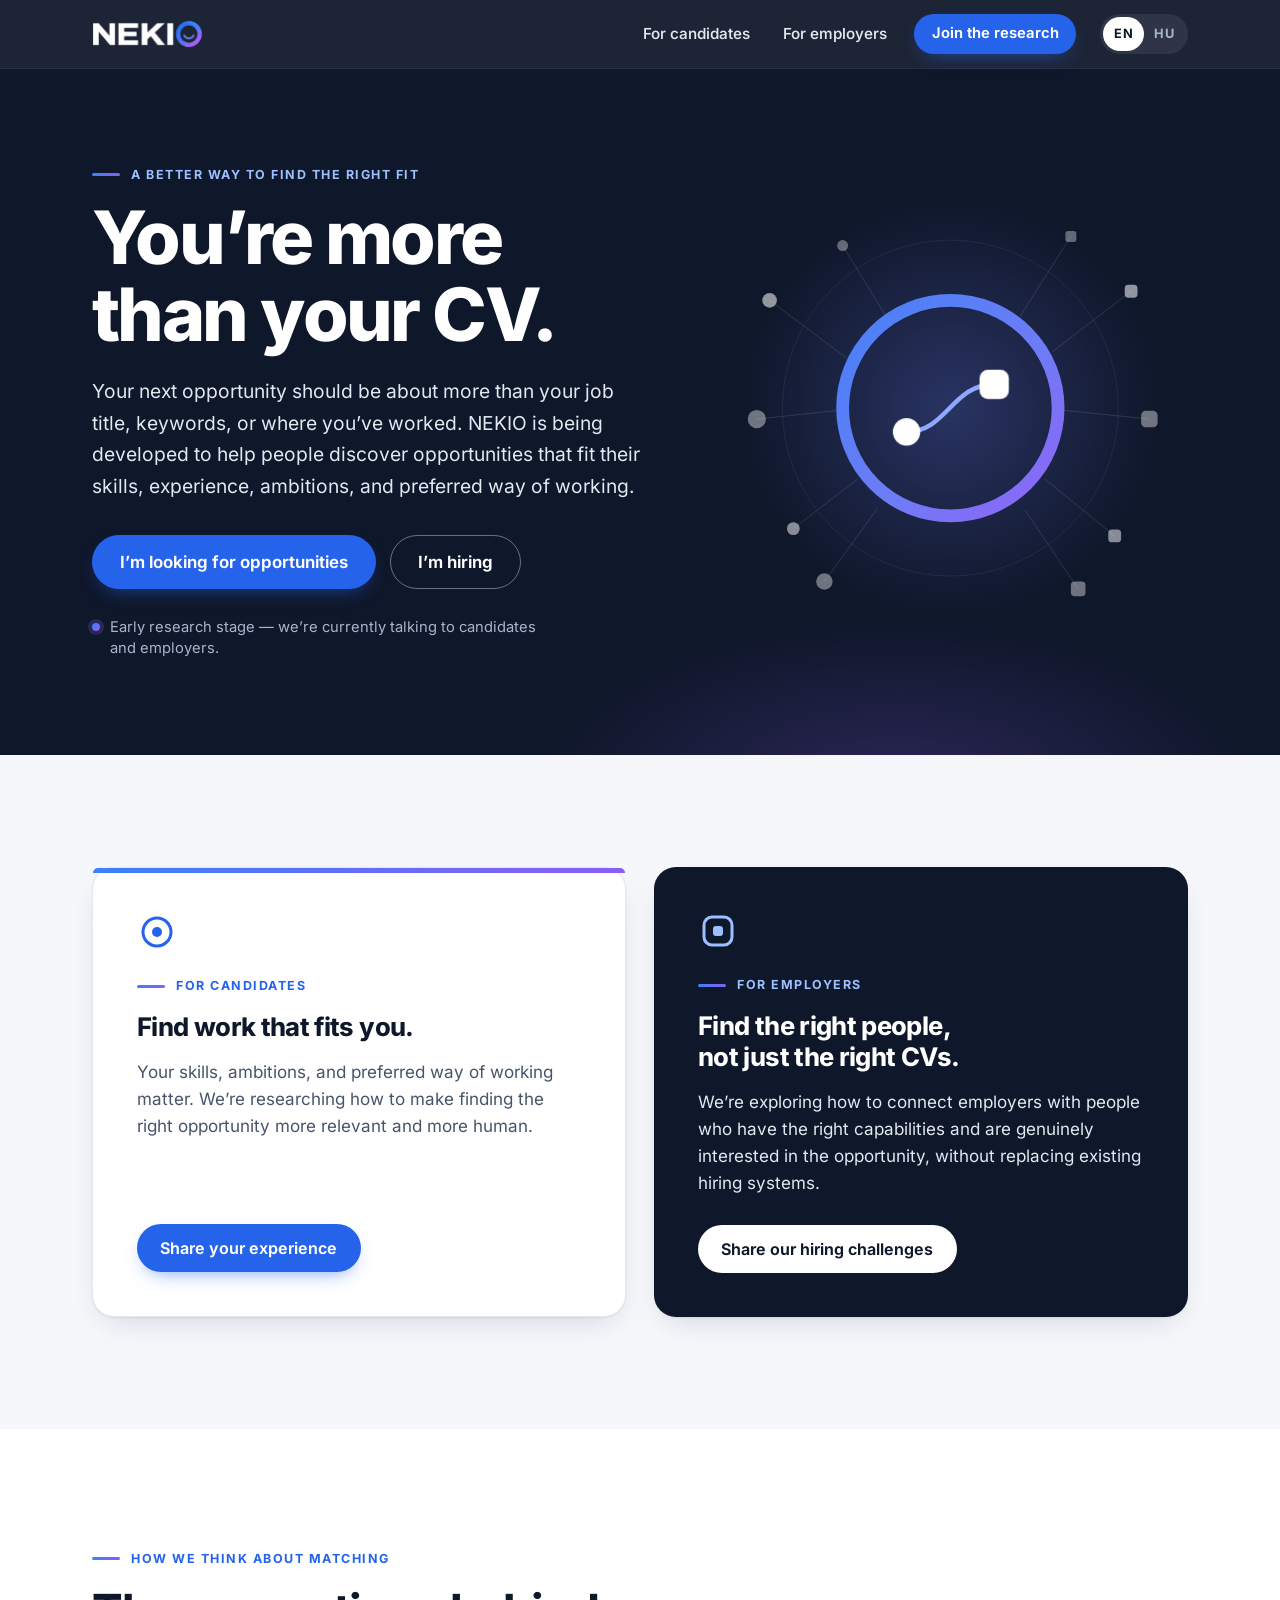
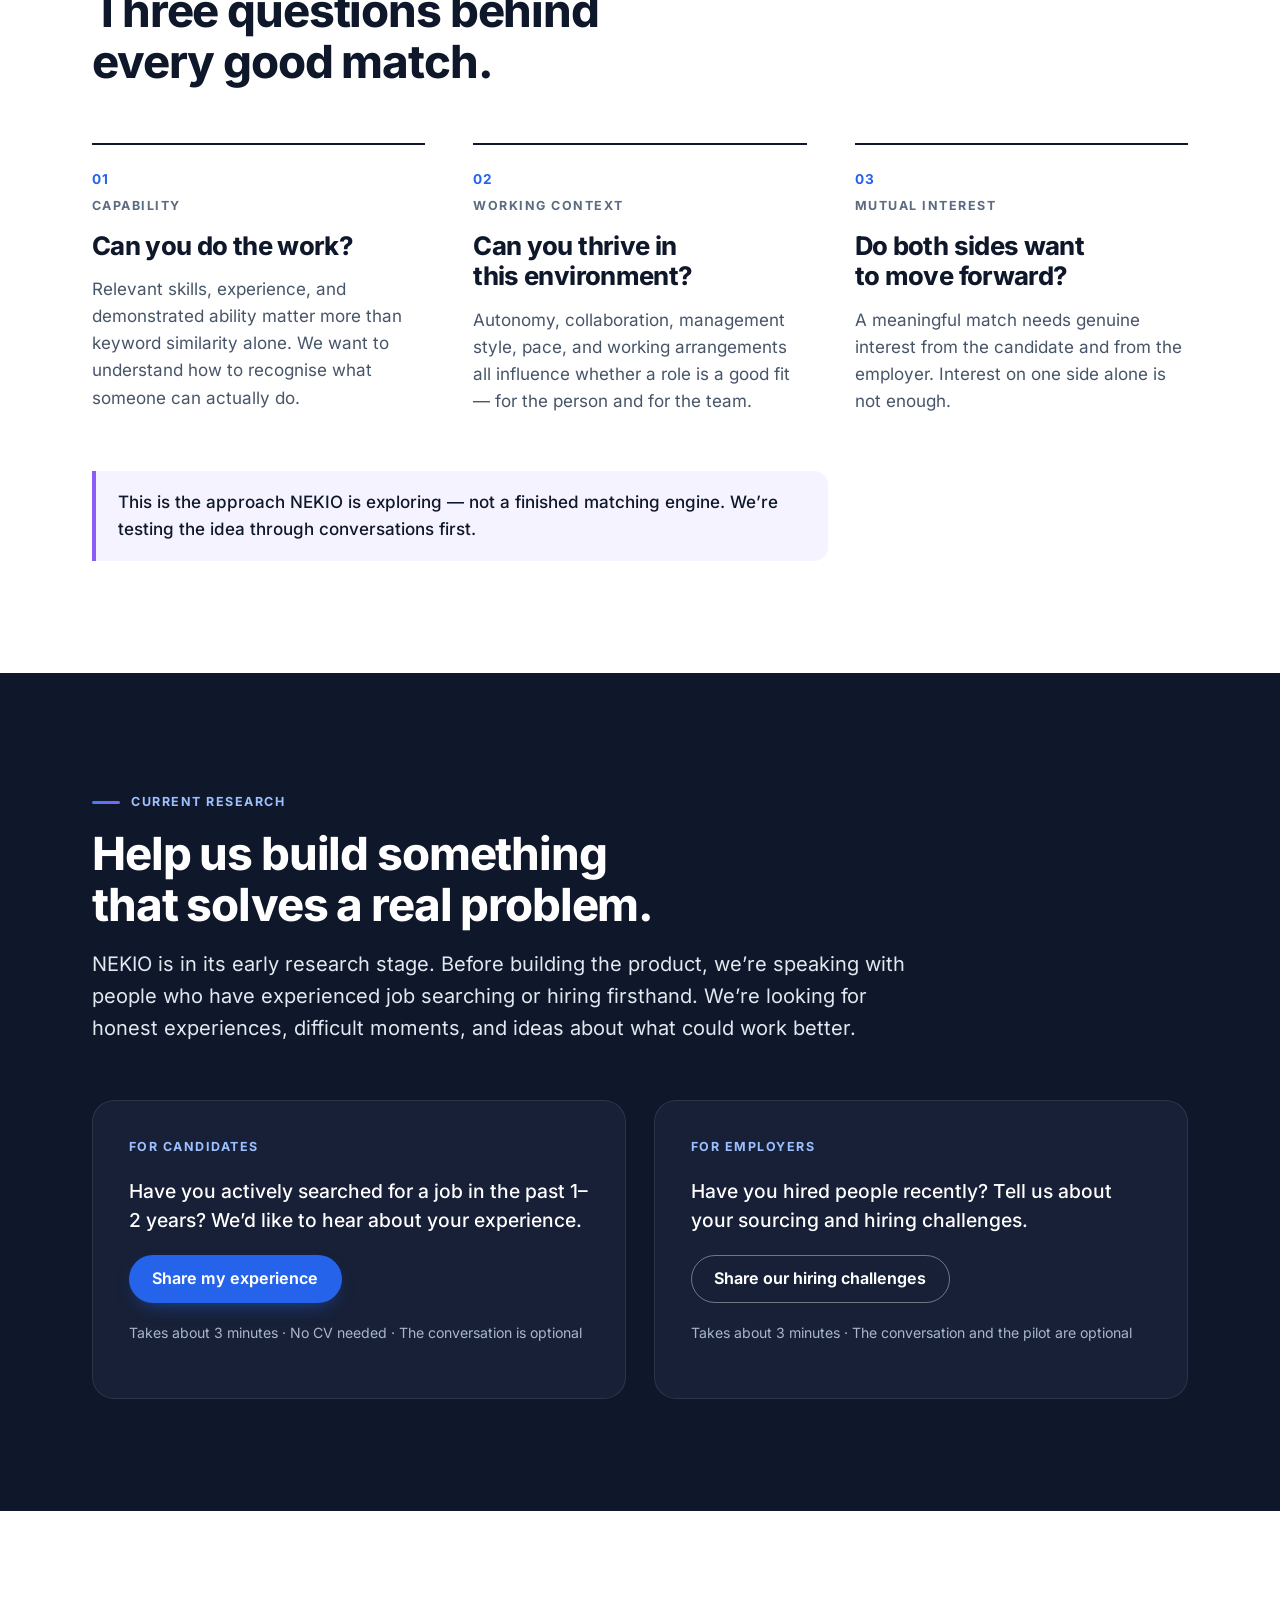
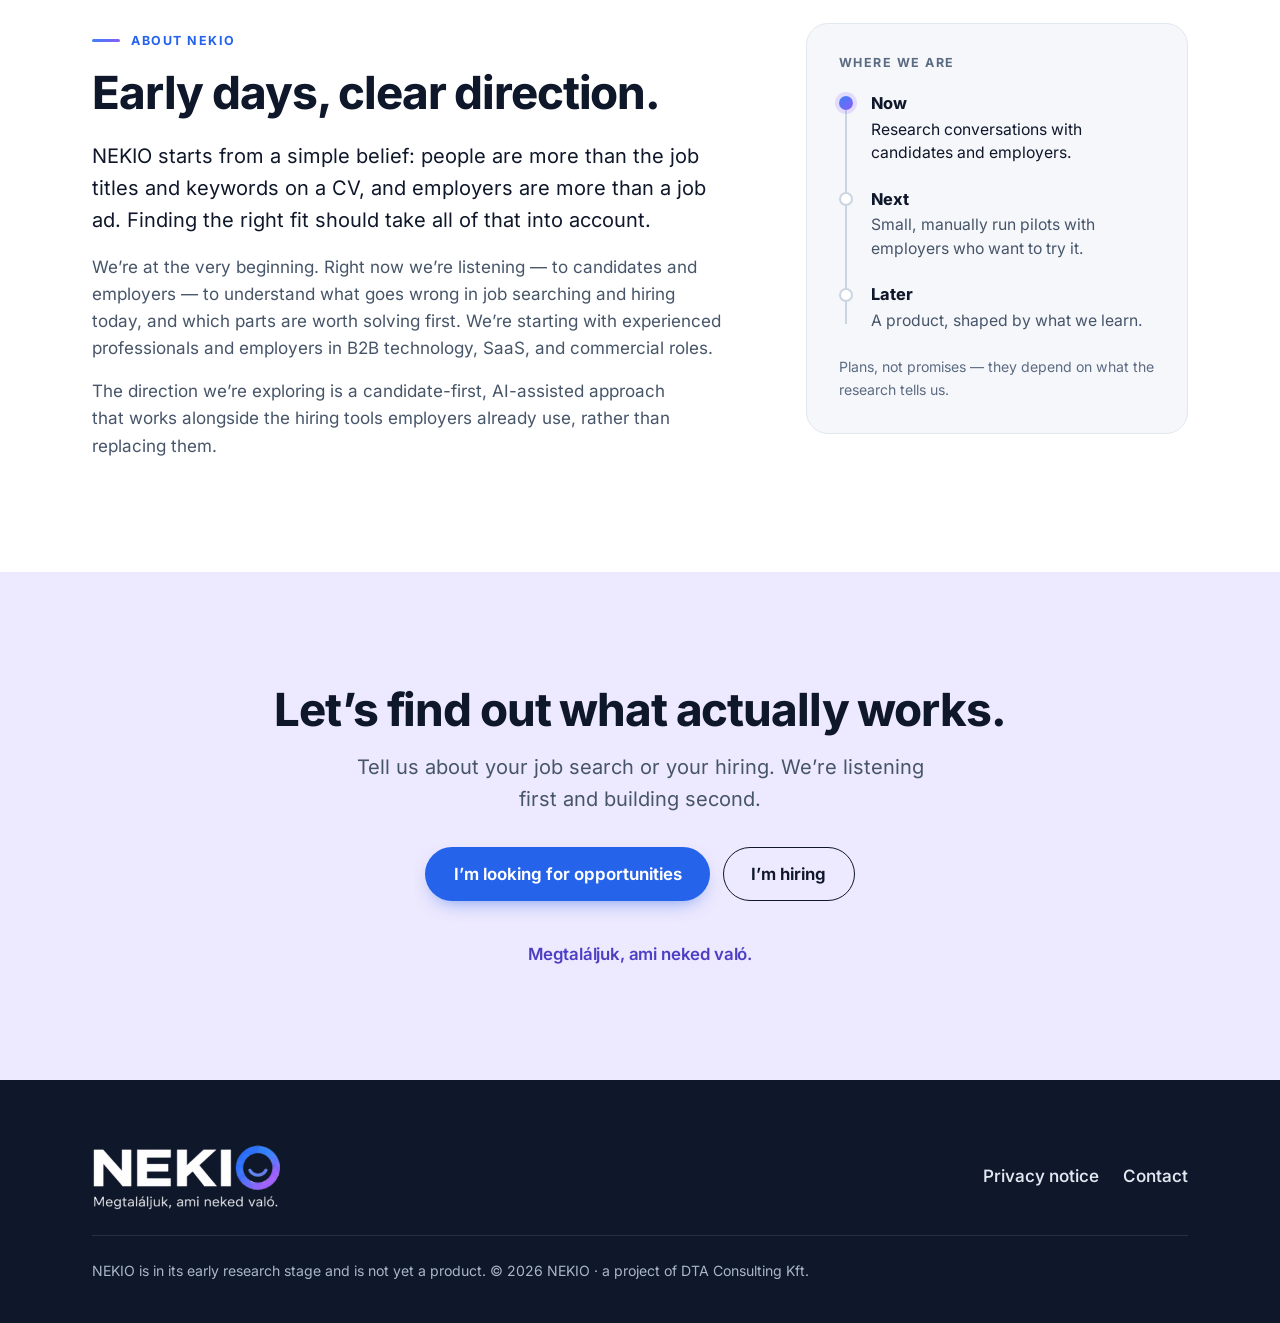
==== commit fe6e7c9f: "Revert "Add files via upload" This reverts commit c06df5f910bf2a0dcced3710fa36aa27e3fa49a4." ====
--- a/index.html
+++ b/index.html
@@ -1,351 +1,455 @@
 <!doctype html>
-<html lang="hu">
+<html lang="en">
 <head>
-<meta charset="utf-8">
-<meta name="viewport" content="width=device-width, initial-scale=1">
-<title>Kapcsolódás Coaching | Online coaching felnőtteknek, pároknak és kamaszoknak</title>
-<meta name="description" content="Online coaching: life és párkapcsolati coaching, kamaszoknak és neurodivergens kamaszoknak, team coaching pedagógusoknak. Ingyenes ismerkedő beszélgetés.">
-<link rel="canonical" href="https://kapcsolodascoaching.hu/">
-<meta property="og:type" content="website">
-<meta property="og:locale" content="hu_HU">
-<meta property="og:title" content="Kapcsolódás Coaching | Online coaching felnőtteknek, pároknak és kamaszoknak">
-<meta property="og:description" content="Online coaching: life és párkapcsolati coaching, kamaszoknak és neurodivergens kamaszoknak, team coaching pedagógusoknak. Ingyenes ismerkedő beszélgetés.">
-<meta property="og:image" content="https://kapcsolodascoaching.hu/assets/og.png">
-<meta name="twitter:card" content="summary_large_image">
-<script type="application/ld+json">
-{
-  "@context": "https://schema.org",
-  "@graph": [
-    {
-      "@type": "ProfessionalService",
-      "@id": "https://kapcsolodascoaching.hu/#organization",
-      "name": "Kapcsolódás Coaching",
-      "url": "https://kapcsolodascoaching.hu/",
-      "description": "Online coaching felnőtteknek, pároknak és neurodivergens kamaszoknak, valamint team coaching óvoda- és általános iskolai pedagógusoknak.",
-      "logo": "https://kapcsolodascoaching.hu/assets/logo-720.png",
-      "image": "https://kapcsolodascoaching.hu/assets/og.png",
-      "areaServed": {
-        "@type": "Country",
-        "name": "Magyarország"
-      },
-      "contactPoint": {
-        "@type": "ContactPoint",
-        "contactType": "customer service",
-        "availableLanguage": "hu",
-        "telephone": "+36209588458",
-        "email": "info@kapcsolodascoaching.hu"
-      },
-      "hasOfferCatalog": {
-        "@type": "OfferCatalog",
-        "name": "Szolgáltatások",
-        "itemListElement": [
-          {
-            "@type": "Offer",
-            "itemOffered": {
-              "@type": "Service",
-              "name": "Ismerkedő beszélgetés (ingyenes)"
-            },
-            "priceCurrency": "HUF",
-            "price": "0"
-          },
-          {
-            "@type": "Offer",
-            "itemOffered": {
-              "@type": "Service",
-              "name": "Life coaching"
-            },
-            "priceCurrency": "HUF",
-            "price": "25000",
-            "priceSpecification": {
-              "@type": "PriceSpecification",
-              "price": "25000",
-              "priceCurrency": "HUF",
-              "valueAddedTaxIncluded": true
-            }
-          },
-          {
-            "@type": "Offer",
-            "itemOffered": {
-              "@type": "Service",
-              "name": "Párkapcsolati coaching"
-            },
-            "priceCurrency": "HUF",
-            "price": "35000",
-            "priceSpecification": {
-              "@type": "PriceSpecification",
-              "price": "35000",
-              "priceCurrency": "HUF",
-              "valueAddedTaxIncluded": true
-            }
-          },
-          {
-            "@type": "Offer",
-            "itemOffered": {
-              "@type": "Service",
-              "name": "Coaching kamaszoknak és neurodivergens kamaszoknak"
-            },
-            "priceCurrency": "HUF",
-            "price": "25000",
-            "priceSpecification": {
-              "@type": "PriceSpecification",
-              "price": "25000",
-              "priceCurrency": "HUF",
-              "valueAddedTaxIncluded": true
-            }
-          },
-          {
-            "@type": "Offer",
-            "itemOffered": {
-              "@type": "Service",
-              "name": "Team coaching óvoda- és általános iskolai pedagógusoknak"
-            }
-          }
-        ]
-      },
-      "telephone": "+36209588458",
-      "sameAs": [
-        "https://www.linkedin.com/showcase/kapcsolodas-coaching/"
-      ],
-      "email": "info@kapcsolodascoaching.hu",
-      "parentOrganization": {
-        "@type": "Organization",
-        "name": "DTA Consulting Kft.",
-        "legalName": "DTA Consulting Kereskedelmi és Szolgáltató Korlátolt Felelősségű Társaság",
-        "address": {
-          "@type": "PostalAddress",
-          "postalCode": "1133",
-          "addressLocality": "Budapest",
-          "streetAddress": "Váci út 76. 3. em.",
-          "addressCountry": "HU"
-        },
-        "url": "https://dta-consulting.hu"
-      }
-    },
-    {
-      "@type": "WebSite",
-      "@id": "https://kapcsolodascoaching.hu/#website",
-      "name": "Kapcsolódás Coaching",
-      "url": "https://kapcsolodascoaching.hu/",
-      "inLanguage": "hu",
-      "publisher": {
-        "@id": "https://kapcsolodascoaching.hu/#organization"
-      }
-    },
-    {
-      "@type": "Person",
-      "@id": "https://kapcsolodascoaching.hu/#coach",
-      "name": "Gyenese-Kenyeres Rózsa",
-      "jobTitle": "Coach",
-      "worksFor": {
-        "@id": "https://kapcsolodascoaching.hu/#organization"
-      },
-      "url": "https://kapcsolodascoaching.hu/#rolam",
-      "image": "https://kapcsolodascoaching.hu/assets/rozsa.jpg"
-    }
-  ]
-}
-</script>
-<meta name="theme-color" content="#F7F4ED">
-<link rel="icon" href="assets/favicon.svg" type="image/svg+xml">
-<link rel="apple-touch-icon" href="assets/apple-touch-icon.png">
-<link rel="stylesheet" href="assets/fonts.css">
-<link rel="stylesheet" href="assets/style.css">
-<link rel="preload" href="assets/fonts/source-sans-3-latin-ext-400-normal.woff2" as="font" type="font/woff2" crossorigin>
+  <meta charset="utf-8">
+  <meta name="viewport" content="width=device-width, initial-scale=1, viewport-fit=cover">
+  <title>NEKIO — You’re More Than Your CV</title>
+  <meta name="description" content="NEKIO is a candidate-first talent-matching project in its early research stage. Share your job-search experience or talk to us about hiring.">
+  <meta name="theme-color" content="#0F172A">
+  <meta name="referrer" content="strict-origin-when-cross-origin">
+  <link rel="canonical" href="https://nekio.app/">
+
+  <!-- Open Graph / LinkedIn / social. Crawlers do not run JavaScript, so these stay in English;
+       the preview image carries both the English headline and the Hungarian tagline. -->
+  <meta property="og:type" content="website">
+  <meta property="og:site_name" content="NEKIO">
+  <meta property="og:url" content="https://nekio.app/">
+  <meta property="og:title" content="NEKIO — You’re More Than Your CV">
+  <meta property="og:description" content="NEKIO is a candidate-first talent-matching project in its early research stage. Share your job-search experience or talk to us about hiring.">
+  <meta property="og:image" content="https://nekio.app/assets/img/og-image.png">
+  <meta property="og:image:width" content="1200">
+  <meta property="og:image:height" content="630">
+  <meta property="og:image:alt" content="NEKIO — You’re more than your CV. Több vagy, mint az önéletrajzod.">
+  <meta property="og:locale" content="en_US">
+  <meta property="og:locale:alternate" content="hu_HU">
+  <meta name="twitter:card" content="summary_large_image">
+  <meta name="twitter:title" content="NEKIO — You’re More Than Your CV">
+  <meta name="twitter:description" content="NEKIO is a candidate-first talent-matching project in its early research stage. Share your job-search experience or talk to us about hiring.">
+  <meta name="twitter:image" content="https://nekio.app/assets/img/og-image.png">
+
+  <link rel="icon" href="favicon.ico" sizes="any">
+  <link rel="icon" type="image/svg+xml" href="assets/img/icon.svg">
+  <link rel="apple-touch-icon" href="assets/img/apple-touch-icon.png">
+
+  <script>
+    /* Resolve the language before first paint: ?lang=hu|en → saved choice → browser language. */
+    (function () {
+      try {
+        var q = new URLSearchParams(location.search).get('lang');
+        var s = null;
+        try { s = localStorage.getItem('nekio-lang'); } catch (e) {}
+        var l = (q === 'hu' || q === 'en') ? q
+              : (s === 'hu' || s === 'en') ? s
+              : (((navigator.language || '') + '').toLowerCase().indexOf('hu') === 0 ? 'hu' : 'en');
+        document.documentElement.lang = l;
+        if (l !== 'en') document.documentElement.className += ' lang-pending';
+        setTimeout(function () { document.documentElement.className = document.documentElement.className.replace(' lang-pending', ''); }, 1500);
+      } catch (e) {}
+    })();
+  </script>
+
+  <link rel="preload" href="assets/fonts/inter-latin-wght-normal.woff2" as="font" type="font/woff2" crossorigin>
+  <link rel="stylesheet" href="assets/css/style.css">
+
+  <script type="application/ld+json">
+  {"@context":"https://schema.org","@type":"Organization","name":"NEKIO","url":"https://nekio.app/","logo":"https://nekio.app/assets/img/icon-512.png","slogan":"Megtaláljuk, ami neked való."}
+  </script>
 </head>
 <body>
-<a class="skip" href="#tartalom">Ugrás a tartalomra</a>
-<header class="site"><div class="wrap">
-<a class="logo" href="index.html"><img src="assets/logo-horizontal.svg" alt="Kapcsolódás Coaching" width="170" height="54"></a>
-<nav aria-label="Fő menü"><ul><li><a href="index.html" aria-current="page">Főoldal</a></li><li><a href="life-coaching.html">Life coaching</a></li><li><a href="parkapcsolati.html">Pároknak</a></li><li><a href="kamaszok.html">Kamaszoknak</a></li><li><a href="index.html#ertekeles">Visszajelzések</a></li><li><a href="foglalas.html">Időpontfoglalás</a></li></ul></nav>
-</div></header>
-<main id="tartalom">
-<section class="hero hero-split">
-  <div class="wrap">
-    <div>
-      <h1>Tér a gondolatoknak, figyelem a kapcsolódásnak.</h1>
-      <p class="lead">Online coaching felnőtteknek, pároknak, kamaszoknak és neurodivergens kamaszoknak, valamint team coaching pedagógusoknak. A saját tempódban, önreflexióval és kapcsolódással.</p>
-      <div class="actions">
-        <a class="btn" href="https://calendar.google.com/calendar/u/0/appointments/schedules/AcZssZ18UnJL9mykO5H6ke5_h1Ri6ztLCyt28_l9wbtVGC3lF9zkRN8YsLWIUeOnDKF8heq-Guiknu7d">Kérek egy ingyenes ismerkedő beszélgetést</a>
-        <a class="btn quiet" href="foglalas.html">Hogyan foglalhatok?</a>
+  <a class="skip-link" href="#main" data-i18n="skip">Skip to content</a>
+
+  <!-- ============ HEADER ============ -->
+  <header class="site-header" id="top">
+    <div class="container site-header__inner">
+      <a class="brand" href="#top" aria-label="NEKIO">
+        <img src="assets/img/wordmark-dark.png" alt="NEKIO" width="448" height="113">
+      </a>
+
+      <nav class="nav" id="nav" aria-label="Main navigation" data-i18n-attr="aria-label:nav.primary">
+        <a class="nav__link" href="#candidates" data-i18n="nav.candidates">For candidates</a>
+        <a class="nav__link" href="#employers" data-i18n="nav.employers">For employers</a>
+        <a class="btn btn--primary btn--sm nav__cta" href="#research" data-i18n="nav.cta" data-track="nav_cta_click">Join the research</a>
+      </nav>
+
+      <div class="site-header__tools">
+        <div class="lang" role="group" aria-label="Language" data-i18n-attr="aria-label:nav.lang">
+          <button type="button" class="lang__btn" data-set-lang="en" lang="en" aria-pressed="true">EN</button>
+          <button type="button" class="lang__btn" data-set-lang="hu" lang="hu" aria-pressed="false">HU</button>
+        </div>
+        <button type="button" class="menu-btn" id="menu-btn" aria-expanded="false" aria-controls="nav" aria-label="Menu" data-i18n-attr="aria-label:nav.menu">
+          <span class="menu-btn__bars" aria-hidden="true"></span>
+        </button>
       </div>
     </div>
-    <div class="hero-mark" aria-hidden="true"><img src="assets/logo-mark.svg" alt="" width="738" height="724"></div>
-  </div>
-</section>
-
-<section class="block tint" id="miert">
-  <div class="wrap two">
-    <div class="why-side">
-      <h2>Miért Kapcsolódás Coaching?</h2>
-      <div class="why-art" aria-hidden="true"><img src="assets/logo-mark.svg" alt="" width="738" height="724"></div>
+  </header>
+
+  <main id="main">
+
+    <!-- ============ HERO ============ -->
+    <section class="hero" aria-labelledby="hero-title">
+      <div class="container hero__grid">
+        <div class="hero__copy">
+          <p class="eyebrow eyebrow--dark" data-i18n="hero.eyebrow">A better way to find the right fit</p>
+          <h1 id="hero-title" data-i18n="hero.title">You’re more than your CV.</h1>
+          <p class="hero__text" data-i18n="hero.text">Your next opportunity should be about more than your job title, keywords, or where you’ve worked. NEKIO is being developed to help people discover opportunities that fit their skills, experience, ambitions, and preferred way of working.</p>
+          <div class="hero__actions">
+            <a class="btn btn--primary btn--lg" href="#candidate-form" data-open-form="candidate" data-track="candidate_cta_click:hero" data-i18n="hero.cta1">I’m looking for opportunities</a>
+            <a class="btn btn--ghost-dark btn--lg" href="#employer-form" data-open-form="employer" data-track="employer_cta_click:hero" data-i18n="hero.cta2">I’m hiring</a>
+          </div>
+          <p class="status-pill"><span class="status-pill__dot" aria-hidden="true"></span><span data-i18n="hero.status">Early research stage — we’re currently talking to candidates and employers.</span></p>
+        </div>
+
+        <!-- Abstract composition: many people (circles) and opportunities (squares); one meaningful connection. -->
+        <div class="hero__visual" aria-hidden="true">
+          <svg viewBox="0 0 520 480" focusable="false">
+            <defs>
+              <linearGradient id="hv-ring" x1="110" y1="90" x2="410" y2="390" gradientUnits="userSpaceOnUse">
+                <stop offset="0" stop-color="#3B82F6"/>
+                <stop offset="0.55" stop-color="#6D7CF6"/>
+                <stop offset="1" stop-color="#9B5CF6"/>
+              </linearGradient>
+              <radialGradient id="hv-glow" cx="50%" cy="50%" r="50%">
+                <stop offset="0" stop-color="#6D7CF6" stop-opacity="0.28"/>
+                <stop offset="1" stop-color="#6D7CF6" stop-opacity="0"/>
+              </radialGradient>
+            </defs>
+            <circle cx="260" cy="240" r="230" fill="url(#hv-glow)"/>
+            <circle cx="260" cy="240" r="184" fill="none" stroke="#fff" stroke-opacity=".07"/>
+
+            <!-- faint links: people → ring, ring → opportunities -->
+            <g stroke="#fff" stroke-opacity=".13" stroke-width="1" fill="none">
+              <path d="M62 122 L150 188"/><path d="M48 252 L142 242"/><path d="M88 372 L158 318"/>
+              <path d="M142 62 L190 140"/><path d="M122 430 L180 350"/>
+              <path d="M458 112 L372 178"/><path d="M478 252 L380 242"/><path d="M440 380 L364 318"/>
+              <path d="M392 52 L336 140"/><path d="M400 438 L342 352"/>
+            </g>
+
+            <!-- brand ring -->
+            <circle cx="260" cy="240" r="118" fill="none" stroke="url(#hv-ring)" stroke-width="14"/>
+
+            <!-- the one meaningful match: person ↔ opportunity, joined by a gentle curve -->
+            <path class="hv-link" d="M212 266 C256 266 262 214 308 214" fill="none" stroke="#8EA8FF" stroke-width="5" stroke-linecap="round" pathLength="1"/>
+            <circle class="hv-core" cx="212" cy="266" r="15" fill="#fff"/>
+            <rect class="hv-core" x="292" y="198" width="32" height="32" rx="9" fill="#fff"/>
+
+            <!-- people -->
+            <g fill="#fff">
+              <circle class="hv-n hv-n1" cx="62" cy="122" r="8" fill-opacity=".55"/>
+              <circle class="hv-n hv-n2" cx="48" cy="252" r="10" fill-opacity=".4"/>
+              <circle class="hv-n hv-n3" cx="88" cy="372" r="7" fill-opacity=".5"/>
+              <circle class="hv-n hv-n4" cx="142" cy="62" r="6" fill-opacity=".35"/>
+              <circle class="hv-n hv-n5" cx="122" cy="430" r="9" fill-opacity=".4"/>
+            </g>
+            <!-- opportunities -->
+            <g fill="#fff">
+              <rect class="hv-n hv-n2" x="451" y="105" width="14" height="14" rx="4" fill-opacity=".55"/>
+              <rect class="hv-n hv-n3" x="469" y="243" width="18" height="18" rx="5" fill-opacity=".4"/>
+              <rect class="hv-n hv-n1" x="433" y="373" width="14" height="14" rx="4" fill-opacity=".5"/>
+              <rect class="hv-n hv-n5" x="386" y="46" width="12" height="12" rx="3" fill-opacity=".35"/>
+              <rect class="hv-n hv-n4" x="392" y="430" width="16" height="16" rx="4" fill-opacity=".4"/>
+            </g>
+          </svg>
+        </div>
+      </div>
+    </section>
+
+    <!-- ============ TWO AUDIENCE PATHWAYS ============ -->
+    <section class="section section--light" id="pathways" aria-labelledby="path-title">
+      <div class="container">
+        <h2 id="path-title" class="sr-only" data-i18n="path.title">Two ways to take part</h2>
+        <div class="cards">
+          <article class="card card--candidate" id="candidates">
+            <svg class="card__icon" viewBox="0 0 40 40" aria-hidden="true" focusable="false"><circle cx="20" cy="20" r="14" fill="none" stroke="currentColor" stroke-width="3"/><circle cx="20" cy="20" r="5" fill="currentColor"/></svg>
+            <p class="eyebrow" data-i18n="cand.eyebrow">For candidates</p>
+            <h3 data-i18n="cand.title">Find work that fits you.</h3>
+            <p data-i18n="cand.text">Your skills, ambitions, and preferred way of working matter. We’re researching how to make finding the right opportunity more relevant and more human.</p>
+            <a class="btn btn--primary" href="#candidate-form" data-open-form="candidate" data-track="candidate_cta_click:card" data-i18n="cand.cta">Share your experience</a>
+          </article>
+
+          <article class="card card--employer" id="employers">
+            <svg class="card__icon" viewBox="0 0 40 40" aria-hidden="true" focusable="false"><rect x="6" y="6" width="28" height="28" rx="8" fill="none" stroke="currentColor" stroke-width="3"/><rect x="15" y="15" width="10" height="10" rx="3" fill="currentColor"/></svg>
+            <p class="eyebrow eyebrow--dark" data-i18n="emp.eyebrow">For employers</p>
+            <h3 data-i18n="emp.title">Find the right people, not just the right CVs.</h3>
+            <p data-i18n="emp.text">We’re exploring how to connect employers with people who have the right capabilities and are genuinely interested in the opportunity, without replacing existing hiring systems.</p>
+            <a class="btn btn--light" href="#employer-form" data-open-form="employer" data-track="employer_cta_click:card" data-i18n="emp.cta">Share our hiring challenges</a>
+          </article>
+        </div>
+      </div>
+    </section>
+
+    <!-- ============ HOW WE THINK ABOUT MATCHING ============ -->
+    <section class="section" id="approach" aria-labelledby="approach-title">
+      <div class="container">
+        <div class="section__head">
+          <p class="eyebrow" data-i18n="approach.eyebrow">How we think about matching</p>
+          <h2 id="approach-title" data-i18n="approach.title">Three questions behind every good match.</h2>
+        </div>
+
+        <ol class="principles">
+          <li class="principle">
+            <span class="principle__num" aria-hidden="true">01</span>
+            <p class="principle__label" data-i18n="p1.label">Capability</p>
+            <h3 data-i18n="p1.title">Can you do the work?</h3>
+            <p data-i18n="p1.text">Relevant skills, experience, and demonstrated ability matter more than keyword similarity alone. We want to understand how to recognise what someone can actually do.</p>
+          </li>
+          <li class="principle">
+            <span class="principle__num" aria-hidden="true">02</span>
+            <p class="principle__label" data-i18n="p2.label">Working context</p>
+            <h3 data-i18n="p2.title">Can you thrive in this environment?</h3>
+            <p data-i18n="p2.text">Autonomy, collaboration, management style, pace, and working arrangements all influence whether a role is a good fit — for the person and for the team.</p>
+          </li>
+          <li class="principle">
+            <span class="principle__num" aria-hidden="true">03</span>
+            <p class="principle__label" data-i18n="p3.label">Mutual interest</p>
+            <h3 data-i18n="p3.title">Do both sides want to move forward?</h3>
+            <p data-i18n="p3.text">A meaningful match needs genuine interest from the candidate and from the employer. Interest on one side alone is not enough.</p>
+          </li>
+        </ol>
+
+        <p class="note" data-i18n="approach.note">This is the approach NEKIO is exploring — not a finished matching engine. We’re testing the idea through conversations first.</p>
+      </div>
+    </section>
+
+    <!-- ============ CURRENT RESEARCH ============ -->
+    <section class="section section--navy" id="research" aria-labelledby="research-title">
+      <div class="container">
+        <div class="section__head section__head--wide">
+          <p class="eyebrow eyebrow--dark" data-i18n="research.eyebrow">Current research</p>
+          <h2 id="research-title" data-i18n="research.title">Help us build something that solves a real problem.</h2>
+          <p class="lead" data-i18n="research.text">NEKIO is in its early research stage. Before building the product, we’re speaking with people who have experienced job searching or hiring firsthand. We’re looking for honest experiences, difficult moments, and ideas about what could work better.</p>
+        </div>
+
+        <div class="options">
+          <div class="option">
+            <p class="option__label" data-i18n="cand.eyebrow">For candidates</p>
+            <p class="option__text" data-i18n="research.cand.text">Have you actively searched for a job in the past 1–2 years? We’d like to hear about your experience.</p>
+            <a class="btn btn--primary" href="#candidate-form" data-open-form="candidate" data-track="candidate_cta_click:research" data-i18n="research.cand.cta">Share my experience</a>
+            <p class="option__meta" data-i18n="research.cand.meta">Takes about 3 minutes · No CV needed · The conversation is optional</p>
+          </div>
+          <div class="option">
+            <p class="option__label" data-i18n="emp.eyebrow">For employers</p>
+            <p class="option__text" data-i18n="research.emp.text">Have you hired people recently? Tell us about your sourcing and hiring challenges.</p>
+            <a class="btn btn--ghost-dark" href="#employer-form" data-open-form="employer" data-track="employer_cta_click:research" data-i18n="research.emp.cta">Share our hiring challenges</a>
+            <p class="option__meta" data-i18n="research.emp.meta">Takes about 3 minutes · The conversation and the pilot are optional</p>
+          </div>
+        </div>
+      </div>
+    </section>
+
+    <!-- ============ ABOUT ============ -->
+    <section class="section" id="about" aria-labelledby="about-title">
+      <div class="container about">
+        <div class="about__copy">
+          <p class="eyebrow" data-i18n="about.eyebrow">About NEKIO</p>
+          <h2 id="about-title" data-i18n="about.title">Early days, clear direction.</h2>
+          <p class="lead" data-i18n="about.p1">NEKIO starts from a simple belief: people are more than the job titles and keywords on a CV, and employers are more than a job ad. Finding the right fit should take all of that into account.</p>
+          <p data-i18n="about.p2">We’re at the very beginning. Right now we’re listening — to candidates and employers — to understand what goes wrong in job searching and hiring today, and which parts are worth solving first. We’re starting with experienced professionals and employers in B2B technology, SaaS, and commercial roles.</p>
+          <p data-i18n="about.p3">The direction we’re exploring is a candidate-first, AI-assisted approach that works alongside the hiring tools employers already use, rather than replacing them.</p>
+        </div>
+
+        <aside class="stages" aria-labelledby="stages-title">
+          <h3 id="stages-title" class="stages__title" data-i18n="about.plan">Where we are</h3>
+          <ol class="stages__list">
+            <li class="stage stage--now"><span class="stage__label" data-i18n="about.s1.label">Now</span><span data-i18n="about.s1.text">Research conversations with candidates and employers.</span></li>
+            <li class="stage"><span class="stage__label" data-i18n="about.s2.label">Next</span><span data-i18n="about.s2.text">Small, manually run pilots with employers who want to try it.</span></li>
+            <li class="stage"><span class="stage__label" data-i18n="about.s3.label">Later</span><span data-i18n="about.s3.text">A product, shaped by what we learn.</span></li>
+          </ol>
+          <p class="stages__note" data-i18n="about.planNote">Plans, not promises — they depend on what the research tells us.</p>
+        </aside>
+      </div>
+    </section>
+
+    <!-- ============ FINAL CTA ============ -->
+    <section class="section section--lilac final" id="join" aria-labelledby="final-title">
+      <div class="container final__inner">
+        <h2 id="final-title" data-i18n="final.title">Let’s find out what actually works.</h2>
+        <p class="lead" data-i18n="final.text">Tell us about your job search or your hiring. We’re listening first and building second.</p>
+        <div class="final__actions">
+          <a class="btn btn--primary btn--lg" href="#candidate-form" data-open-form="candidate" data-track="candidate_cta_click:final" data-i18n="hero.cta1">I’m looking for opportunities</a>
+          <a class="btn btn--outline btn--lg" href="#employer-form" data-open-form="employer" data-track="employer_cta_click:final" data-i18n="hero.cta2">I’m hiring</a>
+        </div>
+        <p class="tagline" lang="hu" data-i18n="final.tagline">Megtaláljuk, ami neked való.</p>
+      </div>
+    </section>
+  </main>
+
+  <!-- ============ FOOTER ============ -->
+  <footer class="site-footer">
+    <div class="container site-footer__inner">
+      <div class="site-footer__brand">
+        <img src="assets/img/logo-dark.png" alt="NEKIO — Megtaláljuk, ami neked való." width="570" height="202">
+      </div>
+      <nav class="site-footer__nav" aria-label="Footer" data-i18n-attr="aria-label:footer.nav">
+        <a href="privacy.html" data-i18n="footer.privacy">Privacy notice</a>
+        <a href="#research" data-contact-link data-i18n="footer.contact">Contact</a>
+      </nav>
+      <p class="site-footer__note"><span data-i18n="footer.note">NEKIO is in its early research stage and is not yet a product.</span> <span data-i18n="footer.rights">© 2026 NEKIO · a project of DTA Consulting Kft.</span></p>
+      <noscript><p class="site-footer__note" data-i18n="footer.nojs">The research forms need JavaScript. Please enable it to take part.</p></noscript>
     </div>
-    <div>
-      <div class="grp">
-        <p class="lead" style="color:var(--text)">Mert minden mindennel összefügg.</p>
-        <p>Ahogyan önmagunkhoz viszonyulunk, ahogyan másokhoz kapcsolódunk, és ahogyan a mindennapi helyzeteinkben működünk. Ezek hatással vannak egymásra, sokszor anélkül, hogy ezt észrevennénk.</p>
-        <p><strong>Hiszek abban, hogy a változás egyik első lépése a felismerés.</strong> Amikor elkezdünk ránézni arra, hogyan működünk, mi foglalkoztat bennünket, mire van szükségünk, és milyen erőforrásokra támaszkodhatunk.</p>
-      </div>
-      <div class="grp">
-        <p><strong>Szülőként pontosan tudom, hogy a gyermekünkkel való kapcsolatunk folyamatosan alakul.</strong> Vannak időszakok, amikor könnyen értjük egymást, máskor nehezebben találjuk a közös hangot. Különösen igaz ez a kamaszkorra, amikor a fiatalok egyszerre keresik önmagukat, a helyüket a világban, és közben egyre nagyobb önállóságra vágynak.</p>
-        <p>Ilyenkor szülőként sem mindig egyszerű megtalálni az egyensúlyt. Hogyan támogassuk őket úgy, hogy közben teret adjunk a saját döntéseiknek? Hogyan legyünk jelen anélkül, hogy mindenre mi szeretnénk megoldást találni?</p>
-        <p>A coaching számomra éppen erről is szól. Nem kész válaszokat adunk, hanem közösen keressük azokat a lehetőségeket, amelyek valóban a másik emberhez illeszkednek.</p>
-        <p><strong>A kamaszokkal való munkában különösen fontosnak tartom, hogy a fiatal megtapasztalhassa: kíváncsiak vagyunk rá, meghallgatjuk, és elfogadjuk őt a saját működésével együtt.</strong> Nem az a cél, hogy valaki mássá váljon, hanem hogy jobban megismerje önmagát, felismerje az erősségeit, és egyre magabiztosabban tudjon jelen lenni a kapcsolataiban.</p>
-      </div>
-      <div class="grp">
-        <p><strong>Felnőttként is kerülhetünk olyan élethelyzetekbe, amikor elakadunk,</strong> bizonytalanok vagyunk, vagy egyszerűen szeretnénk valamin változtatni. Ilyenkor sokat jelenthet egy olyan beszélgetés, amelyben lehetőségünk van megállni, más nézőpontból ránézni a helyzetünkre, és megtalálni a saját válaszainkat.</p>
-      </div>
-      <div class="grp pull">
-        <p>Számomra a kapcsolódás mindenekelőtt figyelmet, kíváncsiságot és elfogadást jelent.</p>
-        <p>Kapcsolódást önmagunkhoz, a gyermekeinkhez, a körülöttünk élőkhöz.</p>
-        <p>Mert hiszem, hogy amikor jobban megértjük önmagunkat és egymást, új lehetőségek is megnyílhatnak előttünk.</p>
-      </div>
-      <blockquote class="credo"><p>És néha már egy jó kérdés is elég ahhoz, hogy valami elinduljon.</p></blockquote>
+  </footer>
+
+  <!-- ============ FORM: CANDIDATES ============ -->
+  <dialog class="sheet" id="dlg-candidate" aria-labelledby="fc-title">
+    <div class="sheet__inner">
+      <button type="button" class="sheet__close" data-close aria-label="Close" data-i18n-attr="aria-label:dlg.close"><span aria-hidden="true">×</span></button>
+
+      <div class="sheet__body" data-view="form">
+        <h2 id="fc-title" data-i18n="fc.title">Share your experience</h2>
+        <p class="sheet__lede" data-i18n="fc.lede">Takes about 3 minutes. No CV upload, no account.</p>
+        <p class="setup-warning" data-setup-warning hidden data-i18n="dlg.setup"></p>
+
+        <form id="form-candidate" data-form="candidate" novalidate autocomplete="on">
+          <div class="field">
+            <label for="c-name"><span data-i18n="f.firstname">First name</span></label>
+            <input id="c-name" name="name" type="text" autocomplete="given-name" required maxlength="60">
+            <p class="field__error" id="c-name-err" hidden></p>
+          </div>
+          <div class="field">
+            <label for="c-role"><span data-i18n="fc.role">Current or most recent role</span></label>
+            <input id="c-role" name="recent_role" type="text" autocomplete="organization-title" required maxlength="160" aria-describedby="c-role-hint">
+            <p class="field__hint" id="c-role-hint" data-i18n="fc.role.hint">For example: Account Executive, Head of Sales</p>
+            <p class="field__error" id="c-role-err" hidden></p>
+          </div>
+          <div class="field">
+            <label for="c-seeking"><span data-i18n="fc.seeking">What kind of role are you looking for?</span></label>
+            <textarea id="c-seeking" name="seeking" rows="3" required maxlength="1000" aria-describedby="c-seeking-hint" placeholder="e.g. Head of Sales or Sales Director at a SaaS or fintech company, leading a team of 5–10" data-i18n-attr="placeholder:fc.seeking.ph"></textarea>
+            <p class="field__hint" id="c-seeking-hint" data-i18n="fc.seeking.hint">Role type, seniority, industry — whatever matters to you.</p>
+            <p class="field__error" id="c-seeking-err" hidden></p>
+          </div>
+          <div class="field">
+            <label for="c-location"><span data-i18n="fc.location">Location and preferred working arrangement</span> <span class="opt" data-i18n="f.optional">optional</span></label>
+            <input id="c-location" name="location_preference" type="text" maxlength="200" placeholder="e.g. Budapest, hybrid (2 days in the office)" data-i18n-attr="placeholder:fc.location.ph">
+          </div>
+          <div class="field">
+            <label for="c-frustration"><span data-i18n="fc.frustration">What has been the biggest frustration in your job search?</span></label>
+            <textarea id="c-frustration" name="frustration" rows="4" required maxlength="2000" placeholder="e.g. I sent 40 applications and most got no reply, not even a rejection." data-i18n-attr="placeholder:fc.frustration.ph"></textarea>
+            <p class="field__error" id="c-frustration-err" hidden></p>
+          </div>
+
+          <fieldset class="field choice" data-field-group="interview_willing">
+            <legend data-i18n="fc.willing">Would you like to talk to us in a 20-minute research conversation? (Your answer doesn’t commit you to anything.)</legend>
+            <div class="choice__row">
+              <label class="pill"><input type="radio" name="interview_willing" value="yes" required><span data-i18n="f.yes">Yes</span></label>
+              <label class="pill"><input type="radio" name="interview_willing" value="no"><span data-i18n="f.no">No</span></label>
+            </div>
+            <p class="field__error" id="c-willing-err" hidden></p>
+          </fieldset>
+
+          <div class="field" id="c-email-wrap" hidden>
+            <label for="c-email"><span data-i18n="fc.email">E-mail address</span></label>
+            <input id="c-email" name="email" type="email" inputmode="email" autocomplete="email" maxlength="254" aria-describedby="c-email-hint">
+            <p class="field__hint" id="c-email-hint" data-i18n="fc.email.hint">We only use it to arrange the conversation.</p>
+            <p class="field__error" id="c-email-err" hidden></p>
+          </div>
+
+          <div class="field consent">
+            <label class="check"><input type="checkbox" name="consent" value="yes" required><span data-i18n-html="fc.consent">I have read the <a href="privacy.html" target="_blank" rel="noopener">privacy notice</a> and agree that NEKIO may use my answers for the research and for aggregated analysis, and to contact me about this research and a possible later pilot.</span></label>
+            <p class="field__error" id="c-consent-err" hidden></p>
+          </div>
+
+          <div class="hp" aria-hidden="true"><label>Leave this field empty<input type="text" name="nk_hp" tabindex="-1" autocomplete="off"></label></div>
+
+          <p class="form-status" role="status" aria-live="polite" data-status></p>
+          <button type="submit" class="btn btn--primary btn--block" data-submit data-i18n="fc.submit">Share my experience</button>
+        </form>
+      </div>
+
+      <div class="sheet__success" data-view="success" hidden tabindex="-1">
+        <svg class="sheet__tick" viewBox="0 0 48 48" aria-hidden="true" focusable="false"><circle cx="24" cy="24" r="21" fill="none" stroke="currentColor" stroke-width="3"/><path d="M15 25l6 6 12-14" fill="none" stroke="currentColor" stroke-width="3.5" stroke-linecap="round" stroke-linejoin="round"/></svg>
+        <h2 data-i18n="fc.success.title">Thank you!</h2>
+        <p data-i18n="fc.success">Thank you for helping our research – we hope we can help you soon too! If you said you’d be happy to talk, we’ll be in touch.</p>
+        <button type="button" class="btn btn--primary" data-close data-i18n="dlg.closeBtn">Close</button>
+      </div>
     </div>
-  </div>
-</section>
-
-<section class="block" id="mivel">
-  <div class="wrap">
-    <h2>Miben tudok segíteni</h2>
-    <ul class="tracks">
-      <li>
-        <h3>Life coaching</h3>
-        <div>
-          <p>Elakadtál egy élethelyzetben, döntés előtt állsz, vagy egyszerűen szeretnéd jobban érteni, mi történik veled. Az ülésen te hozod a témát, én kérdezek, segítek az önreflexióban, és rendezem a gondolataidat, hogy lépésekké alakulhassanak.</p>
-          <p><a class="more" href="life-coaching.html">Részletek a life coachingról</a></p>
-        </div>
-      </li>
-      <li>
-        <h3>Párkapcsolati coaching</h3>
-        <div>
-          <p>Közös asztalnál, hármasban dolgozunk: kiteszünk mindent az asztalra, és könnyed beszélgetés közben hidat építünk kettőtök között. Ez nem párterápia.</p>
-          <p><a class="more" href="parkapcsolati.html">Részletek a párkapcsolati coachingról</a></p>
-        </div>
-      </li>
-      <li>
-        <h3>Coaching kamaszoknak és neurodivergens kamaszoknak</h3>
-        <div>
-          <p>Kamaszoknak, köztük ADHD-s, autizmus spektrumon lévő vagy más módon neurodivergens kamaszoknak, és a szüleiknek, akik biztonságos, ítélkezésmentes teret szeretnének számukra.</p>
-          <p><a class="more" href="kamaszok.html">Részletek a kamasz coachingról</a></p>
-        </div>
-      </li>
-      <li>
-        <h3>Team coaching óvoda- és általános iskolai pedagógusoknak</h3>
-        <div>
-          <p>Óvodapedagógusok és általános iskolai pedagógusok csapatainak: közös gondolkodás, önreflexió és kapcsolódás a kollégák, a gyerekek és a szülők felé.</p>
-          <p><a class="more" href="mailto:info@kapcsolodascoaching.hu?subject=Pedag%C3%B3gus%20team%20coaching">Írj e-mailt, és egyedi ajánlatot adok</a></p>
-        </div>
-      </li>
-    </ul>
-  </div>
-</section>
-
-<section class="block" id="kinek" style="border-top:1px solid var(--beige)">
-  <div class="wrap two">
-    <h2>Neked szólhat, ha…</h2>
-    <div>
-      <ul class="checks">
-        <li>döntés előtt állsz, és szeretnéd nyugodtan átgondolni a lehetőségeidet.</li>
-        <li>úgy érzed, elakadtál egy élethelyzetben, és nem látod, mi lehet a következő lépés.</li>
-        <li>változtatni szeretnél valamin, de nem tudod, hol kezdd.</li>
-        <li>jobban szeretnéd érteni, hogyan működsz, és mi fontos neked.</li>
-        <li>a párkapcsolatotokban nehéz egymásra hangolódni, vagy ugyanarról beszélni.</li>
-        <li>a kamaszodhoz nehezebben találod a közös hangot, vagy kamaszként szeretnél egy biztonságos teret, ahol meghallgatnak.</li>
-        <li>pedagógus csapatként közös gondolkodásra és kapcsolódásra van szükségetek.</li>
-      </ul>
-      <p>Ha nem vagy biztos benne, hogy a coaching jó irány-e, az ingyenes ismerkedő beszélgetésen közösen átgondoljuk. Nincs elköteleződés.</p>
-      <p style="margin-top:1.4rem"><a class="btn" href="https://calendar.google.com/calendar/u/0/appointments/schedules/AcZssZ18UnJL9mykO5H6ke5_h1Ri6ztLCyt28_l9wbtVGC3lF9zkRN8YsLWIUeOnDKF8heq-Guiknu7d">Kérek egy ingyenes ismerkedő beszélgetést</a></p>
+  </dialog>
+
+  <!-- ============ FORM: EMPLOYERS ============ -->
+  <dialog class="sheet" id="dlg-employer" aria-labelledby="fe-title">
+    <div class="sheet__inner">
+      <button type="button" class="sheet__close" data-close aria-label="Close" data-i18n-attr="aria-label:dlg.close"><span aria-hidden="true">×</span></button>
+
+      <div class="sheet__body" data-view="form">
+        <h2 id="fe-title" data-i18n="fe.title">Share our hiring challenges</h2>
+        <p class="sheet__lede" data-i18n="fe.lede">Takes about 3 minutes. We’ll follow up to talk about your real hiring needs.</p>
+        <p class="setup-warning" data-setup-warning hidden data-i18n="dlg.setup"></p>
+
+        <form id="form-employer" data-form="employer" novalidate autocomplete="on">
+          <div class="field">
+            <label for="e-name"><span data-i18n="f.firstname">First name</span></label>
+            <input id="e-name" name="name" type="text" autocomplete="given-name" required maxlength="60">
+            <p class="field__error" id="e-name-err" hidden></p>
+          </div>
+          <div class="field field--split">
+            <div>
+              <label for="e-company"><span data-i18n="fe.company">Company</span></label>
+              <input id="e-company" name="company" type="text" autocomplete="organization" required maxlength="160">
+              <p class="field__error" id="e-company-err" hidden></p>
+            </div>
+            <div>
+              <label for="e-title"><span data-i18n="fe.jobtitle">Job title</span></label>
+              <input id="e-title" name="job_title" type="text" autocomplete="organization-title" required maxlength="160">
+              <p class="field__error" id="e-title-err" hidden></p>
+            </div>
+          </div>
+          <div class="field">
+            <label for="e-roles"><span data-i18n="fe.roles">What roles are you currently hiring for or struggling to fill?</span></label>
+            <textarea id="e-roles" name="roles" rows="3" required maxlength="1000" placeholder="e.g. Senior sales manager (open for 3 months), two backend developers" data-i18n-attr="placeholder:fe.roles.ph"></textarea>
+            <p class="field__error" id="e-roles-err" hidden></p>
+          </div>
+          <div class="field">
+            <label for="e-ats"><span data-i18n="fe.ats">Which ATS or hiring system do you use?</span> <span class="opt" data-i18n="f.optional">optional</span></label>
+            <input id="e-ats" name="ats" type="text" maxlength="160" placeholder="e.g. a dedicated recruiting system, or spreadsheets and e-mail" data-i18n-attr="placeholder:fe.ats.ph">
+          </div>
+          <div class="field">
+            <label for="e-challenge"><span data-i18n="fe.challenge">What is your biggest challenge when finding suitable candidates?</span></label>
+            <textarea id="e-challenge" name="challenge" rows="4" required maxlength="2000" placeholder="e.g. We get many applications, but few match the profile and screening takes too much time." data-i18n-attr="placeholder:fe.challenge.ph"></textarea>
+            <p class="field__error" id="e-challenge-err" hidden></p>
+          </div>
+
+          <fieldset class="field choice" data-field-group="pilot_interest">
+            <legend data-i18n="fe.pilot">Would you consider testing an early, manually operated pilot?</legend>
+            <div class="choice__row">
+              <label class="pill"><input type="radio" name="pilot_interest" value="yes" required><span data-i18n="f.yes">Yes</span></label>
+              <label class="pill"><input type="radio" name="pilot_interest" value="no"><span data-i18n="f.no">No</span></label>
+              <label class="pill"><input type="radio" name="pilot_interest" value="maybe"><span data-i18n="f.maybe">Maybe</span></label>
+            </div>
+            <p class="field__error" id="e-pilot-err" hidden></p>
+          </fieldset>
+
+          <div class="field" id="e-email-wrap" hidden>
+            <label for="e-email"><span data-i18n="fe.email">Work email</span></label>
+            <input id="e-email" name="email" type="email" inputmode="email" autocomplete="work email" maxlength="254" aria-describedby="e-email-hint">
+            <p class="field__hint" id="e-email-hint" data-i18n="fe.email.hint">Please use your company address.</p>
+            <p class="field__error" id="e-email-err" hidden></p>
+          </div>
+
+          <div class="field consent">
+            <label class="check"><input type="checkbox" name="consent" value="yes" required><span data-i18n-html="fe.consent">I have read the <a href="privacy.html" target="_blank" rel="noopener">privacy notice</a> and agree that NEKIO may use my answers for the research and for aggregated analysis, and to contact me about this research and a possible later pilot.</span></label>
+            <p class="field__error" id="e-consent-err" hidden></p>
+          </div>
+
+          <div class="hp" aria-hidden="true"><label>Leave this field empty<input type="text" name="nk_hp" tabindex="-1" autocomplete="off"></label></div>
+
+          <p class="form-status" role="status" aria-live="polite" data-status></p>
+          <button type="submit" class="btn btn--primary btn--block" data-submit data-i18n="fe.submit">Share our hiring challenges</button>
+        </form>
+      </div>
+
+      <div class="sheet__success" data-view="success" hidden tabindex="-1">
+        <svg class="sheet__tick" viewBox="0 0 48 48" aria-hidden="true" focusable="false"><circle cx="24" cy="24" r="21" fill="none" stroke="currentColor" stroke-width="3"/><path d="M15 25l6 6 12-14" fill="none" stroke="currentColor" stroke-width="3.5" stroke-linecap="round" stroke-linejoin="round"/></svg>
+        <h2 data-i18n="fe.success.title">Thank you!</h2>
+        <p data-i18n="fe.success">Thank you for helping our research – we hope we can help you soon too! If you left your e-mail address, we’ll be in touch.</p>
+        <button type="button" class="btn btn--primary" data-close data-i18n="dlg.closeBtn">Close</button>
+      </div>
     </div>
-  </div>
-</section>
-
-<section class="block tint" id="menete">
-  <div class="wrap">
-    <h2>Így zajlik a folyamat</h2>
-    <div class="process">
-    <ol class="steps">
-      <li>
-        <h3>Ingyenes ismerkedő beszélgetés</h3>
-        <p>30 perc, online. Megbeszéljük, mi a témád, és hogy a coaching ehhez jó eszköz-e. Nincs elköteleződés.</p>
-      </li>
-      <li>
-        <h3>Közös keretek</h3>
-        <p>Ha folytatni szeretnéd, megegyezünk az ülések gyakoriságában, időtartamában és a közös munka céljában.</p>
-      </li>
-      <li>
-        <h3>Ülések</h3>
-        <p>60 perces online ülések Google Meeten. Minden alkalommal az aktuális témáddal dolgozunk, a te tempódban.</p>
-      </li>
-      <li>
-        <h3>Lezárás</h3>
-        <p>A folyamat akkor ér véget, amikor úgy érzed, elérted, amiért jöttél. A lezárásról együtt döntünk.</p>
-      </li>
-    </ol>
-    <figure class="scene"><img src="assets/coaching-beszelgetes.jpg" alt="Coaching beszélgetés: a coach mosolyogva figyel az ügyfelére" width="1200" height="800" loading="lazy"></figure>
-    </div>
-  </div>
-</section>
-
-<section class="block" id="rolam">
-  <div class="wrap two">
-    <div>
-      <h2>Rólam</h2>
-      <figure class="portrait"><img src="assets/rozsa.jpg" alt="Gyenese-Kenyeres Rózsa, a Kapcsolódás Coaching coachja" width="800" height="1000" loading="lazy"></figure>
-    </div>
-    <div>
-      <p>Gyenese-Kenyeres Rózsa vagyok, diplomás coach. Life és párkapcsolati coachként dolgozom, neurodivergens kamaszokkal, valamint óvodapedagógusokból és általános iskolai pedagógusokból álló csapatokkal is.</p>
-<p>Azóta dolgozom emberekkel, amióta a Szegedi Tudományegyetemen megszereztem a diplomámat. Televíziós műsorkészítéssel kezdtem, a háttérben dolgoztam többek között az RTL Klub Nyerő Páros című műsorán. A jelöltekkel, később a szereplőkkel is őszintén tudtam beszélni, és a forgatások alatt sok élethelyzet és konfliktus megoldásában segítettem egyeztetések facilitálásával.</p>
-<p>Ez indított el a coaching felé. A másoddiplomámat a Budapesti Metropolitan Egyetemen (METU) szereztem, a diplomamunkám neurodivergens kamaszok coachingjáról szólt. Felkérést kaptam, hogy cikket írjak a Magyar Coachszemle magazinba.</p>
-      
-      <blockquote class="credo"><p>A legfontosabb kapcsolódásnak magaddal kell kialakulnia. Ha te rendben vagy, minden rendben van.</p></blockquote>
-      <div class="note"><p>A coaching nem terápia és nem pszichológiai kezelés. Ha ilyen jellegű segítségre van szükséged, szívesen segítek megtalálni a megfelelő szakembert.</p></div>
-    </div>
-  </div>
-</section>
-
-<section class="block" id="ertekeles" style="border-top:1px solid var(--beige)">
-  <div class="wrap">
-    <h2 style="text-align:center">Mit mondanak rólam</h2>
-    <div class="reviews">
-      <figure class="review">
-        <div class="stars" role="img" aria-label="5 csillagos értékelés az 5-ből">★★★★★</div>
-        <blockquote><p>A coachingnak köszönhetően mindenben fejlődtem, amiért korábban segítséget kértem Rózsától! Szuper beszélgetéseink vannak! Imádom! Hálás vagyok, hogy megismertem Rózsát! Amellett, hogy kiváló szakember, egy nagyon értékes nő!</p></blockquote>
-        <figcaption>Google-értékelés · <a href="https://maps.app.goo.gl/61tyubLxfzQzjgXo8" target="_blank" rel="noopener">Az értékelés megtekintése a Google-on</a></figcaption>
-      </figure>
-      <figure class="review">
-        <div class="stars" role="img" aria-label="5 csillagos értékelés az 5-ből">★★★★★</div>
-        <blockquote><p>Élmény Vele minden beszélgetés, nagyon könnyű megtalálni a közös hangot és feloldódni! Szívből ajánlom Rózsát! 🥰</p></blockquote>
-        <figcaption>Google-értékelés · <a href="https://maps.app.goo.gl/SbqftuAaC9WAWfjQ7" target="_blank" rel="noopener">Az értékelés megtekintése a Google-on</a></figcaption>
-      </figure>
-    </div>
-  </div>
-</section>
-
-<section class="block tint">
-  <div class="wrap">
-    <h2>Kezdjük egy beszélgetéssel</h2>
-    <p class="lead">Az ismerkedő beszélgetés ingyenes. Válassz egy neked megfelelő időpontot.</p>
-    <div class="actions" style="margin-top:1.6rem">
-      <a class="btn" href="https://calendar.google.com/calendar/u/0/appointments/schedules/AcZssZ18UnJL9mykO5H6ke5_h1Ri6ztLCyt28_l9wbtVGC3lF9zkRN8YsLWIUeOnDKF8heq-Guiknu7d">Kérek egy ingyenes ismerkedő beszélgetést</a>
-      <a class="btn quiet" href="mailto:info@kapcsolodascoaching.hu">Írok e-mailt</a>
-    </div>
-  </div>
-</section>
-
-</main>
-<footer class="site"><div class="wrap">
-<div>
-<p class="tagline">Kapcsolódás önmagadhoz. Tisztább nézőpontok. Saját tempóban megtett lépések.</p>
-<p>Online coaching, az otthonod kényelmében.</p>
-<p><a href="mailto:info@kapcsolodascoaching.hu">info@kapcsolodascoaching.hu</a><br><a href="tel:+36209588458">+36 20 958 8458</a></p>
-</div>
-<ul>
-<li><a href="gyik.html">Gyakori kérdések</a></li>
-<li><a href="adatkezeles.html">Adatkezelési tájékoztató</a></li>
-<li><a href="impresszum.html">Impresszum</a></li>
-<li><a href="https://dta-consulting.hu">DTA Consulting</a></li>
-</ul>
-</div></footer>
-<script data-goatcounter="https://kapcsolodas.goatcounter.com/count" async src="https://gc.zgo.at/count.js"></script>
+  </dialog>
+
+  <script src="assets/js/config.js"></script>
+  <script src="assets/js/i18n-data.js"></script>
+  <script src="assets/js/app.js"></script>
+  <script src="assets/js/submit.js"></script>
+  <script src="assets/js/forms.js"></script>
+  <script data-goatcounter="https://nekio.goatcounter.com/count"
+          async src="//gc.zgo.at/count.js"></script>
 </body>
 </html>
--- a/assets/css/style.css
+++ b/assets/css/style.css
@@ -0,0 +1,466 @@
+/* ==========================================================================
+   NEKIO — landing page styles
+   Brand: Navy #0F172A · Blue #3B82F6 · Purple #8B5CF6 · Light #EDE9FE · Inter
+   ========================================================================== */
+
+/* ---------- Fonts (self-hosted Inter variable; latin + latin-ext covers ő, ű) ---------- */
+@font-face {
+  font-family: "Inter";
+  font-style: normal;
+  font-weight: 100 900;
+  font-display: swap;
+  src: url("../fonts/inter-latin-ext-wght-normal.woff2") format("woff2-variations");
+  unicode-range: U+0100-02BA, U+02BD-02C5, U+02C7-02CC, U+02CE-02D7, U+02DD-02FF, U+0304, U+0308, U+0329, U+1D00-1DBF, U+1E00-1E9F, U+1EF2-1EFF, U+2020, U+20A0-20AB, U+20AD-20C0, U+2113, U+2C60-2C7F, U+A720-A7FF;
+}
+@font-face {
+  font-family: "Inter";
+  font-style: normal;
+  font-weight: 100 900;
+  font-display: swap;
+  src: url("../fonts/inter-latin-wght-normal.woff2") format("woff2-variations");
+  unicode-range: U+0000-00FF, U+0131, U+0152-0153, U+02BB-02BC, U+02C6, U+02DA, U+02DC, U+0304, U+0308, U+0329, U+2000-206F, U+20AC, U+2122, U+2191, U+2193, U+2212, U+2215, U+FEFF, U+FFFD;
+}
+
+/* ---------- Tokens ---------- */
+:root {
+  --navy: #0F172A;
+  --navy-2: #172036;
+  --navy-3: #1E293B;
+  --blue: #3B82F6;
+  --blue-strong: #2563EB;   /* AA contrast with white text */
+  --purple: #8B5CF6;
+  --lilac: #EDE9FE;
+  --lilac-2: #F5F3FF;
+  --paper: #F6F7FB;
+  --white: #fff;
+  --ink: #0F172A;
+  --ink-2: #475569;         /* body copy on light, AA */
+  --ink-3: #5B6B82;
+  --line: #E2E8F0;
+  --line-strong: #CBD5E1;
+  --on-navy: #E2E8F0;
+  --on-navy-2: #A9B6CA;     /* secondary text on navy, AA */
+  --error: #B42318;
+  --gradient: linear-gradient(135deg, #3B82F6 0%, #8B5CF6 100%);
+
+  --font: "Inter", system-ui, -apple-system, "Segoe UI", Roboto, "Helvetica Neue", Arial, sans-serif;
+  --radius: 14px;
+  --radius-lg: 22px;
+  --gutter: clamp(1.25rem, 5vw, 2rem);
+  --container: 1160px;
+  --header-h: 68px;
+  --shadow: 0 1px 2px rgba(15, 23, 42, .06), 0 12px 32px -12px rgba(15, 23, 42, .18);
+  --ease: cubic-bezier(.2, .7, .2, 1);
+}
+
+/* ---------- Reset / base ---------- */
+*, *::before, *::after { box-sizing: border-box; }
+html {
+  -webkit-text-size-adjust: 100%;
+  scroll-behavior: smooth;
+  scroll-padding-top: calc(var(--header-h) + 12px);
+  background: var(--navy);
+}
+body {
+  margin: 0;
+  font-family: var(--font);
+  font-size: 1.0625rem;
+  line-height: 1.6;
+  color: var(--ink);
+  background: var(--white);
+  -webkit-font-smoothing: antialiased;
+  text-rendering: optimizeLegibility;
+  font-feature-settings: "cv11", "ss03";
+  overflow-wrap: break-word;
+}
+body.dialog-open { overflow: hidden; }
+html.lang-pending body { visibility: hidden; }
+
+img, svg { max-width: 100%; height: auto; display: block; }
+h1, h2, h3, p, ol, ul { margin: 0; }
+ol, ul { padding: 0; list-style: none; }
+a { color: inherit; }
+button, input, textarea { font: inherit; color: inherit; }
+button { cursor: pointer; }
+
+:focus-visible {
+  outline: 3px solid var(--blue);
+  outline-offset: 3px;
+  border-radius: 6px;
+}
+.site-header :focus-visible,
+.section--navy :focus-visible,
+.hero :focus-visible,
+.site-footer :focus-visible,
+.card--employer :focus-visible { outline-color: #9CC0FF; }
+
+.container { width: 100%; max-width: var(--container); margin-inline: auto; padding-inline: var(--gutter); }
+.sr-only {
+  position: absolute; width: 1px; height: 1px; margin: -1px; padding: 0;
+  overflow: hidden; clip: rect(0 0 0 0); white-space: nowrap; border: 0;
+}
+.skip-link {
+  position: absolute; left: 1rem; top: -4rem; z-index: 100;
+  background: var(--white); color: var(--ink); padding: .65rem 1rem; border-radius: 8px;
+  font-weight: 600; text-decoration: none; transition: top .15s;
+}
+.skip-link:focus { top: 1rem; }
+
+/* ---------- Typography ---------- */
+h1, h2, h3 { font-weight: 750; letter-spacing: -0.025em; line-height: 1.12; color: inherit; text-wrap: balance; }
+h1 { font-size: clamp(2.5rem, 7.4vw, 4.6rem); font-weight: 800; letter-spacing: -0.035em; line-height: 1.04; }
+h2 { font-size: clamp(1.85rem, 4.4vw, 2.85rem); }
+h3 { font-size: clamp(1.3rem, 2.6vw, 1.6rem); line-height: 1.2; }
+p { text-wrap: pretty; }
+.lead { font-size: clamp(1.1rem, 1.9vw, 1.25rem); line-height: 1.6; }
+
+.eyebrow {
+  display: inline-flex; align-items: center; gap: .7rem;
+  font-size: .78rem; font-weight: 700; letter-spacing: .12em; text-transform: uppercase;
+  color: var(--blue-strong); margin-bottom: 1rem;
+}
+.eyebrow::before { content: ""; width: 1.75rem; height: 3px; border-radius: 3px; background: var(--gradient); }
+.eyebrow--dark { color: #9CC0FF; }
+
+/* ---------- Buttons ---------- */
+.btn {
+  --btn-bg: var(--blue-strong); --btn-fg: #fff; --btn-bd: transparent;
+  display: inline-flex; align-items: center; justify-content: center; gap: .5rem;
+  min-height: 48px; padding: .8rem 1.4rem;
+  font-weight: 650; font-size: 1rem; line-height: 1.2; text-align: center; text-decoration: none;
+  color: var(--btn-fg); background: var(--btn-bg); border: 1.5px solid var(--btn-bd); border-radius: 999px;
+  transition: background-color .18s var(--ease), border-color .18s var(--ease), transform .18s var(--ease), box-shadow .18s var(--ease);
+}
+.btn:hover { transform: translateY(-1px); }
+.btn:active { transform: translateY(0); }
+.btn--primary { box-shadow: 0 8px 20px -10px rgba(37, 99, 235, .75); }
+.btn--primary:hover { --btn-bg: #1D4FD8; box-shadow: 0 12px 24px -10px rgba(37, 99, 235, .8); }
+.btn--ghost-dark { --btn-bg: transparent; --btn-fg: #fff; --btn-bd: rgba(255, 255, 255, .38); }
+.btn--ghost-dark:hover { --btn-bg: rgba(255, 255, 255, .09); --btn-bd: rgba(255, 255, 255, .7); }
+.btn--outline { --btn-bg: transparent; --btn-fg: var(--navy); --btn-bd: var(--navy); }
+.btn--outline:hover { --btn-bg: var(--navy); --btn-fg: #fff; }
+.btn--light { --btn-bg: #fff; --btn-fg: var(--navy); }
+.btn--light:hover { --btn-bg: var(--lilac); }
+.btn--sm { min-height: 40px; padding: .5rem 1.05rem; font-size: .92rem; }
+.btn--lg { min-height: 54px; padding: .9rem 1.7rem; font-size: 1.05rem; }
+.btn--block { width: 100%; }
+.btn[disabled] { opacity: .65; cursor: progress; transform: none; }
+
+/* ---------- Header ---------- */
+.site-header {
+  position: sticky; top: 0; z-index: 50;
+  background: rgba(15, 23, 42, .94);
+  -webkit-backdrop-filter: saturate(140%) blur(10px);
+  backdrop-filter: saturate(140%) blur(10px);
+  border-bottom: 1px solid rgba(255, 255, 255, .06);
+}
+.site-header__inner { height: var(--header-h); display: flex; align-items: center; gap: 1.5rem; }
+.brand { display: block; flex: none; }
+.brand img { height: 28px; width: auto; }
+.nav { display: flex; align-items: center; gap: .35rem; margin-left: auto; }
+.nav__link {
+  color: var(--on-navy); text-decoration: none; font-weight: 550; font-size: .95rem;
+  padding: .55rem .85rem; border-radius: 999px; transition: background-color .15s, color .15s;
+}
+.nav__link:hover { background: rgba(255, 255, 255, .08); color: #fff; }
+.nav__cta { margin-left: .5rem; }
+.site-header__tools { display: flex; align-items: center; gap: .6rem; }
+
+.lang { display: inline-flex; padding: 3px; border-radius: 999px; background: rgba(255, 255, 255, .08); }
+.lang__btn {
+  min-width: 40px; min-height: 34px; padding: 0 .65rem; border: 0; border-radius: 999px;
+  background: transparent; color: var(--on-navy-2); font-weight: 700; font-size: .8rem; letter-spacing: .06em;
+  transition: background-color .15s, color .15s;
+}
+.lang__btn:hover { color: #fff; }
+.lang__btn[aria-pressed="true"] { background: #fff; color: var(--navy); }
+
+.menu-btn {
+  display: none; width: 44px; height: 44px; padding: 0; border: 0; border-radius: 12px;
+  background: rgba(255, 255, 255, .08); position: relative;
+}
+.menu-btn__bars, .menu-btn__bars::before, .menu-btn__bars::after {
+  content: ""; position: absolute; left: 50%; width: 18px; height: 2px; margin-left: -9px; border-radius: 2px; background: #fff;
+  transition: transform .2s var(--ease), opacity .2s;
+}
+.menu-btn__bars { top: 50%; margin-top: -1px; }
+.menu-btn__bars::before { top: -6px; left: 0; margin: 0; }
+.menu-btn__bars::after { top: 6px; left: 0; margin: 0; }
+.menu-btn[aria-expanded="true"] .menu-btn__bars { background: transparent; }
+.menu-btn[aria-expanded="true"] .menu-btn__bars::before { transform: translateY(6px) rotate(45deg); }
+.menu-btn[aria-expanded="true"] .menu-btn__bars::after { transform: translateY(-6px) rotate(-45deg); }
+
+@media (max-width: 820px) {
+  .site-header__inner { gap: .75rem; }
+  .brand img { height: 24px; }
+  .site-header__tools { margin-left: auto; }
+  .menu-btn { display: block; }
+  .nav {
+    position: absolute; left: 0; right: 0; top: var(--header-h);
+    flex-direction: column; align-items: stretch; gap: .25rem; margin: 0;
+    padding: .75rem var(--gutter) 1.25rem;
+    background: var(--navy); border-bottom: 1px solid rgba(255, 255, 255, .08);
+    box-shadow: 0 24px 40px -20px rgba(0, 0, 0, .5);
+    visibility: hidden; opacity: 0; transform: translateY(-8px);
+    transition: opacity .2s var(--ease), transform .2s var(--ease), visibility 0s linear .2s;
+  }
+  .nav.is-open { visibility: visible; opacity: 1; transform: none; transition-delay: 0s; }
+  .nav__link { padding: .9rem .75rem; font-size: 1.05rem; border-radius: 12px; }
+  .nav__cta { margin: .5rem 0 0; min-height: 50px; }
+}
+
+/* ---------- Hero ---------- */
+.hero {
+  position: relative; overflow: hidden; color: #fff; background: var(--navy);
+  padding: clamp(2.5rem, 7vw, 5.5rem) 0 clamp(3rem, 8vw, 6rem);
+}
+.hero::after {
+  content: ""; position: absolute; inset: auto -10% -40% 30%; height: 70%; pointer-events: none;
+  background: radial-gradient(closest-side, rgba(139, 92, 246, .22), transparent 70%);
+}
+.hero__grid { position: relative; z-index: 1; display: grid; grid-template-columns: minmax(0, 1.08fr) minmax(0, .92fr); align-items: center; gap: clamp(1.5rem, 5vw, 4rem); }
+.hero__copy h1 { max-width: 12ch; margin-bottom: 1.4rem; }
+.hero__text { max-width: 36rem; font-size: clamp(1.05rem, 1.9vw, 1.2rem); line-height: 1.65; color: var(--on-navy); }
+.hero__actions { display: flex; flex-wrap: wrap; gap: .85rem; margin-top: 2rem; }
+.status-pill {
+  display: inline-flex; align-items: flex-start; gap: .65rem; margin-top: 1.75rem; max-width: 34rem;
+  font-size: .92rem; line-height: 1.45; color: var(--on-navy-2);
+}
+.status-pill__dot { flex: none; width: 8px; height: 8px; margin-top: .45em; border-radius: 50%; background: var(--gradient); box-shadow: 0 0 0 4px rgba(139, 92, 246, .22); }
+.hero__visual { justify-self: center; width: 100%; max-width: 520px; }
+.hero__visual svg { width: 100%; height: auto; overflow: visible; }
+
+/* hero composition motion — subtle, one-time draw + slow drift */
+.hv-link { stroke-dasharray: 1; stroke-dashoffset: 1; animation: hv-draw 1.4s .35s var(--ease) forwards; }
+.hv-core { transform-box: fill-box; transform-origin: center; animation: hv-pop .7s .15s var(--ease) both; }
+.hv-n { transform-box: fill-box; transform-origin: center; animation: hv-drift 9s ease-in-out infinite; }
+.hv-n1 { animation-duration: 8s; }  .hv-n2 { animation-duration: 10s; animation-delay: -2s; }
+.hv-n3 { animation-duration: 11s; animation-delay: -4s; } .hv-n4 { animation-duration: 9s; animation-delay: -6s; }
+.hv-n5 { animation-duration: 12s; animation-delay: -3s; }
+@keyframes hv-draw { to { stroke-dashoffset: 0; } }
+@keyframes hv-pop { from { transform: scale(.6); opacity: 0; } to { transform: none; opacity: 1; } }
+@keyframes hv-drift { 0%, 100% { transform: translateY(0); } 50% { transform: translateY(-7px); } }
+
+@media (max-width: 900px) {
+  .hero__grid { grid-template-columns: 1fr; }
+  .hero__copy h1 { max-width: 14ch; }
+  .hero__visual { max-width: 340px; margin-top: .5rem; }
+}
+@media (max-width: 520px) {
+  .hero__actions .btn { width: 100%; }
+}
+
+/* ---------- Sections ---------- */
+.section { padding: clamp(3.5rem, 9vw, 7rem) 0; }
+.section--light { background: var(--paper); }
+.section--navy { background: var(--navy); color: #fff; }
+.section--lilac { background: var(--lilac); }
+.section__head { max-width: 46rem; margin-bottom: clamp(2rem, 5vw, 3.5rem); }
+.section__head--wide { max-width: 52rem; }
+.section__head h2 { margin-bottom: 1.1rem; }
+.section__head .lead { color: var(--ink-2); }
+.section--navy .section__head .lead { color: var(--on-navy); }
+
+/* ---------- Audience cards ---------- */
+.cards { display: grid; grid-template-columns: repeat(2, minmax(0, 1fr)); gap: clamp(1rem, 3vw, 1.75rem); }
+.card {
+  position: relative; display: flex; flex-direction: column; align-items: flex-start;
+  padding: clamp(1.75rem, 4vw, 2.75rem); border-radius: var(--radius-lg);
+  scroll-margin-top: calc(var(--header-h) + 16px);
+}
+.card__icon { width: 40px; height: 40px; margin-bottom: 1.5rem; }
+.card h3 { margin-bottom: 1rem; max-width: 18ch; }
+.card p:not(.eyebrow) { margin-bottom: 1.75rem; max-width: 34rem; }
+.card .btn { margin-top: auto; }
+.card--candidate { background: #fff; color: var(--ink); border: 1px solid var(--line); box-shadow: var(--shadow); }
+.card--candidate .card__icon { color: var(--blue-strong); }
+.card--candidate p:not(.eyebrow) { color: var(--ink-2); }
+.card--candidate::before {
+  content: ""; position: absolute; inset: 0 0 auto 0; height: 5px; border-radius: var(--radius-lg) var(--radius-lg) 0 0; background: var(--gradient);
+}
+.card--employer { background: var(--navy); color: #fff; box-shadow: var(--shadow); }
+.card--employer .card__icon { color: #9CC0FF; }
+.card--employer p:not(.eyebrow) { color: var(--on-navy); }
+@media (max-width: 820px) { .cards { grid-template-columns: 1fr; } }
+
+/* ---------- Principles ---------- */
+.principles { display: grid; grid-template-columns: repeat(3, minmax(0, 1fr)); gap: clamp(1.5rem, 4vw, 3rem); }
+.principle { padding-top: 1.5rem; border-top: 2px solid var(--navy); }
+.principle__num { display: block; font-size: .85rem; font-weight: 700; letter-spacing: .08em; color: var(--blue-strong); margin-bottom: .35rem; }
+.principle__label { font-size: .78rem; font-weight: 700; letter-spacing: .12em; text-transform: uppercase; color: var(--ink-3); margin-bottom: .9rem; }
+.principle h3 { margin-bottom: .9rem; }
+.principle p:not(.principle__label) { color: var(--ink-2); }
+.note {
+  margin-top: clamp(2rem, 5vw, 3.5rem); padding: 1.1rem 1.35rem; max-width: 46rem;
+  border-left: 4px solid var(--purple); background: var(--lilac-2); border-radius: 0 var(--radius) var(--radius) 0;
+  color: var(--ink); font-weight: 500;
+}
+@media (max-width: 820px) { .principles { grid-template-columns: 1fr; } }
+
+/* ---------- Research options ---------- */
+.options { display: grid; grid-template-columns: repeat(2, minmax(0, 1fr)); gap: clamp(1rem, 3vw, 1.75rem); }
+.option {
+  display: flex; flex-direction: column; align-items: flex-start; gap: 1.25rem;
+  padding: clamp(1.5rem, 3.5vw, 2.25rem); border-radius: var(--radius-lg);
+  background: var(--navy-2); border: 1px solid rgba(255, 255, 255, .09);
+}
+.option__label { font-size: .78rem; font-weight: 700; letter-spacing: .12em; text-transform: uppercase; color: #9CC0FF; }
+.option__text { font-size: 1.2rem; line-height: 1.5; color: #fff; font-weight: 500; }
+.option .btn { margin-top: auto; }
+.option__meta { font-size: .88rem; color: var(--on-navy-2); }
+@media (min-width: 821px) { .option__meta { min-height: 2.8em; line-height: 1.4; } }   /* both cards reserve two lines, so the buttons line up */
+@media (max-width: 820px) { .options { grid-template-columns: 1fr; } .option .btn { width: 100%; } }
+
+/* ---------- About ---------- */
+.about { display: grid; grid-template-columns: minmax(0, 1.25fr) minmax(0, .75fr); gap: clamp(2rem, 6vw, 5rem); align-items: start; }
+.about__copy h2 { margin-bottom: 1.4rem; }
+.about__copy .lead { color: var(--ink); margin-bottom: 1.1rem; }
+.about__copy p:not(.lead):not(.eyebrow) { color: var(--ink-2); margin-top: 1rem; max-width: 40rem; }
+.stages { padding: clamp(1.5rem, 3vw, 2rem); border-radius: var(--radius-lg); background: var(--paper); border: 1px solid var(--line); }
+.stages__title { font-size: .78rem; font-weight: 700; letter-spacing: .12em; text-transform: uppercase; color: var(--ink-3); margin-bottom: 1.25rem; }
+.stages__list { position: relative; display: grid; gap: 1.35rem; }
+.stages__list::before { content: ""; position: absolute; left: 6px; top: 8px; bottom: 8px; width: 2px; background: var(--line-strong); }
+.stage { position: relative; display: grid; gap: .15rem; padding-left: 2rem; color: var(--ink-2); font-size: .98rem; line-height: 1.5; }
+.stage::before { content: ""; position: absolute; left: 0; top: .35em; width: 14px; height: 14px; border-radius: 50%; background: #fff; border: 2px solid var(--line-strong); }
+.stage--now { color: var(--ink); }
+.stage--now::before { border: 0; background: var(--gradient); box-shadow: 0 0 0 4px rgba(139, 92, 246, .18); }
+.stage__label { font-weight: 750; color: var(--ink); font-size: 1.02rem; }
+.stages__note { margin-top: 1.5rem; font-size: .88rem; color: var(--ink-3); }
+@media (max-width: 860px) { .about { grid-template-columns: 1fr; } }
+
+/* ---------- Final CTA ---------- */
+.final__inner { text-align: center; max-width: 52rem; }
+.final h2 { margin-bottom: 1rem; }
+.final .lead { color: var(--ink-2); max-width: 36rem; margin-inline: auto; }
+.final__actions { display: flex; flex-wrap: wrap; justify-content: center; gap: .85rem; margin-top: 2rem; }
+.tagline { margin-top: 2.5rem; font-weight: 600; font-size: 1.05rem; color: #4C3FC4; letter-spacing: -.01em; }
+@media (max-width: 520px) { .final__actions .btn { width: 100%; } }
+
+/* ---------- Footer ---------- */
+.site-footer { background: var(--navy); color: var(--on-navy-2); padding: clamp(2.5rem, 6vw, 4rem) 0 2.5rem; }
+.site-footer__inner { display: grid; grid-template-columns: 1fr auto; gap: 1.5rem 2rem; align-items: center; }
+.site-footer__brand img { width: 190px; height: auto; }
+.site-footer__nav { display: flex; gap: 1.5rem; flex-wrap: wrap; }
+.site-footer__nav a { color: var(--on-navy); text-decoration: none; font-weight: 550; padding: .4rem 0; border-bottom: 1px solid transparent; }
+.site-footer__nav a:hover { border-bottom-color: currentColor; }
+.site-footer__note { grid-column: 1 / -1; padding-top: 1.5rem; border-top: 1px solid rgba(255, 255, 255, .1); font-size: .88rem; }
+@media (max-width: 600px) { .site-footer__inner { grid-template-columns: 1fr; } }
+
+/* ---------- Form dialogs ---------- */
+.sheet {
+  width: min(660px, calc(100% - 2rem)); max-height: calc(100dvh - 2rem);
+  padding: 0; border: 0; border-radius: var(--radius-lg); color: var(--ink); background: #fff;
+  box-shadow: 0 40px 80px -20px rgba(15, 23, 42, .55);
+  overflow: hidden;
+}
+.sheet[open] { display: flex; animation: sheet-in .28s var(--ease); }
+.sheet::backdrop { background: rgba(15, 23, 42, .72); animation: fade-in .2s ease; }
+.sheet__inner { position: relative; flex: 1; min-width: 0; max-height: calc(100dvh - 2rem); overflow-y: auto; overscroll-behavior: contain; padding: clamp(1.5rem, 4vw, 2.5rem); }
+.sheet__close {
+  position: sticky; top: 0; float: right; z-index: 2; width: 44px; height: 44px; margin: -.5rem -.5rem 0 .5rem;
+  border: 0; border-radius: 50%; background: var(--paper); color: var(--ink); font-size: 1.6rem; line-height: 1;
+  display: grid; place-items: center; transition: background-color .15s;
+}
+.sheet__close:hover { background: var(--lilac); }
+.sheet h2 { font-size: clamp(1.5rem, 4vw, 2rem); margin-bottom: .5rem; padding-right: 2.5rem; }
+.sheet__lede { color: var(--ink-2); margin-bottom: 1.5rem; }
+.setup-warning { margin-bottom: 1.25rem; padding: .8rem 1rem; border-radius: 10px; background: #FEF3C7; color: #78350F; font-size: .92rem; line-height: 1.45; }
+
+.sheet__success { text-align: center; padding: 1.5rem 0 .5rem; }
+.sheet__success[hidden], .sheet__body[hidden] { display: none; }
+.sheet__tick { width: 64px; height: 64px; margin: 0 auto 1.25rem; color: var(--blue-strong); }
+.sheet__success h2 { padding: 0; }
+.sheet__success p { color: var(--ink-2); max-width: 30rem; margin: .75rem auto 1.75rem; }
+.sheet__success:focus { outline: none; }
+
+@keyframes sheet-in { from { opacity: 0; transform: translateY(14px) scale(.985); } to { opacity: 1; transform: none; } }
+@keyframes fade-in { from { opacity: 0; } to { opacity: 1; } }
+
+@media (max-width: 640px) {
+  .sheet { width: 100%; max-width: 100%; max-height: 94dvh; margin: auto 0 0; border-radius: var(--radius-lg) var(--radius-lg) 0 0; }
+  .sheet__inner { max-height: 94dvh; padding-bottom: calc(1.5rem + env(safe-area-inset-bottom)); }
+  .sheet[open] { animation-name: sheet-up; }
+}
+@keyframes sheet-up { from { transform: translateY(40px); opacity: .6; } to { transform: none; opacity: 1; } }
+
+/* ---------- Form fields ---------- */
+.field { margin-bottom: 1.25rem; border: 0; padding: 0; min-width: 0; }
+.field label, .field legend { display: block; font-weight: 600; font-size: .98rem; line-height: 1.4; margin-bottom: .45rem; padding: 0; color: var(--ink); }
+.opt { font-weight: 450; font-size: .85rem; color: var(--ink-3); margin-left: .25rem; }
+.field input[type="text"], .field input[type="email"], .field textarea {
+  width: 100%; min-height: 50px; padding: .75rem .95rem;
+  font-size: 1rem; line-height: 1.4; color: var(--ink);
+  background: #fff; border: 1.5px solid var(--line-strong); border-radius: 12px;
+  transition: border-color .15s, box-shadow .15s;
+}
+.field textarea { resize: vertical; min-height: 96px; }
+.field input:hover, .field textarea:hover { border-color: #94A3B8; }
+.field input:focus, .field textarea:focus { outline: none; border-color: var(--blue-strong); box-shadow: 0 0 0 4px rgba(37, 99, 235, .18); }
+.field [aria-invalid="true"] { border-color: var(--error); }
+.field [aria-invalid="true"]:focus { box-shadow: 0 0 0 4px rgba(180, 35, 24, .16); }
+.field__hint { margin-top: .4rem; font-size: .88rem; color: var(--ink-3); }
+.field__error { margin-top: .4rem; font-size: .9rem; font-weight: 550; color: var(--error); }
+.field__error[hidden] { display: none; }
+.field--split { display: grid; grid-template-columns: 1fr 1fr; gap: 1rem; }
+@media (max-width: 520px) { .field--split { grid-template-columns: 1fr; } }
+
+.choice__row { display: flex; flex-wrap: wrap; gap: .6rem; }
+.pill { position: relative; display: inline-block; margin: 0 !important; }
+.pill input { position: absolute; opacity: 0; inset: 0; width: 100%; height: 100%; margin: 0; cursor: pointer; }
+.pill span {
+  display: inline-flex; align-items: center; justify-content: center; min-width: 84px; min-height: 48px; padding: .6rem 1.2rem;
+  border: 1.5px solid var(--line-strong); border-radius: 999px; font-weight: 600; color: var(--ink);
+  transition: background-color .15s, border-color .15s, color .15s;
+}
+.pill:hover span { border-color: #94A3B8; }
+.pill input:checked + span { background: var(--navy); border-color: var(--navy); color: #fff; }
+.pill input:focus-visible + span { outline: 3px solid var(--blue); outline-offset: 3px; }
+.choice[data-invalid="true"] .pill span { border-color: var(--error); }
+
+.check { display: flex !important; gap: .8rem; align-items: flex-start; font-weight: 450 !important; font-size: .95rem !important; color: var(--ink-2) !important; cursor: pointer; }
+.check input { flex: none; width: 22px; height: 22px; margin: .1rem 0 0; accent-color: var(--blue-strong); cursor: pointer; }
+.check a { color: var(--blue-strong); font-weight: 600; }
+.consent[data-invalid="true"] .check input { outline: 2px solid var(--error); outline-offset: 2px; }
+
+.hp { position: absolute; left: -10000px; top: auto; width: 1px; height: 1px; overflow: hidden; }
+.form-status { min-height: 1.5rem; margin-bottom: .75rem; font-size: .95rem; font-weight: 550; }
+.form-status[data-state="error"] { color: var(--error); }
+.form-status[data-state="busy"] { color: var(--ink-2); }
+
+/* ---------- Privacy page ---------- */
+.legal { padding: clamp(2.5rem, 7vw, 5rem) 0 clamp(3.5rem, 9vw, 7rem); }
+.legal__inner { max-width: 46rem; }
+.legal h1 { font-size: clamp(2rem, 5vw, 3rem); margin-bottom: .75rem; }
+.legal h2 { font-size: clamp(1.25rem, 2.6vw, 1.5rem); margin: 2.5rem 0 .75rem; letter-spacing: -.015em; }
+.legal h3 { font-size: 1.05rem; margin: 1.5rem 0 .5rem; letter-spacing: -.01em; }
+.legal p, .legal li { color: var(--ink-2); }
+.legal p + p { margin-top: .9rem; }
+.legal ul { list-style: disc; padding-left: 1.25rem; margin-top: .75rem; display: grid; gap: .45rem; }
+.legal a { color: var(--blue-strong); }
+.legal__meta { color: var(--ink-3); font-size: .95rem; }
+.draft-banner { margin: 1.5rem 0 2rem; padding: 1rem 1.15rem; border-radius: 12px; background: #FEF3C7; border: 1px solid #F59E0B; color: #78350F; font-weight: 550; font-size: .97rem; line-height: 1.5; }
+.ph { background: #FEF08A; color: #713F12; padding: .05em .35em; border-radius: 5px; font-weight: 650; white-space: normal; }
+.legal table { width: 100%; border-collapse: collapse; margin-top: 1rem; font-size: .95rem; }
+.legal th, .legal td { text-align: left; vertical-align: top; padding: .7rem .8rem; border-bottom: 1px solid var(--line); }
+.legal th { font-weight: 650; color: var(--ink); background: var(--paper); }
+.legal td { color: var(--ink-2); }
+.table-wrap { overflow-x: auto; }
+.back-link { display: inline-flex; gap: .4rem; align-items: center; color: var(--on-navy); text-decoration: none; font-weight: 550; font-size: .95rem; padding: .5rem .75rem; border-radius: 999px; }
+.back-link:hover { background: rgba(255, 255, 255, .08); color: #fff; }
+[data-lang-block] { display: none; }
+html[lang="en"] [data-lang-block="en"], html[lang="hu"] [data-lang-block="hu"] { display: block; }
+
+/* ---------- Scroll reveal (progressive; content is visible without JS) ---------- */
+.js .reveal { opacity: 0; transform: translateY(16px); transition: opacity .6s var(--ease), transform .6s var(--ease); }
+.js .reveal.is-visible { opacity: 1; transform: none; }
+
+/* ---------- Reduced motion ---------- */
+@media (prefers-reduced-motion: reduce) {
+  html { scroll-behavior: auto; }
+  *, *::before, *::after { animation-duration: .001ms !important; animation-delay: 0s !important; animation-iteration-count: 1 !important; transition-duration: .001ms !important; }
+  .hv-link { stroke-dashoffset: 0; }
+  .js .reveal { opacity: 1; transform: none; }
+}
+
+/* Example text inside empty form fields */
+.field input::placeholder, .field textarea::placeholder { color: var(--ink-3); opacity: 1; font-style: italic; }
